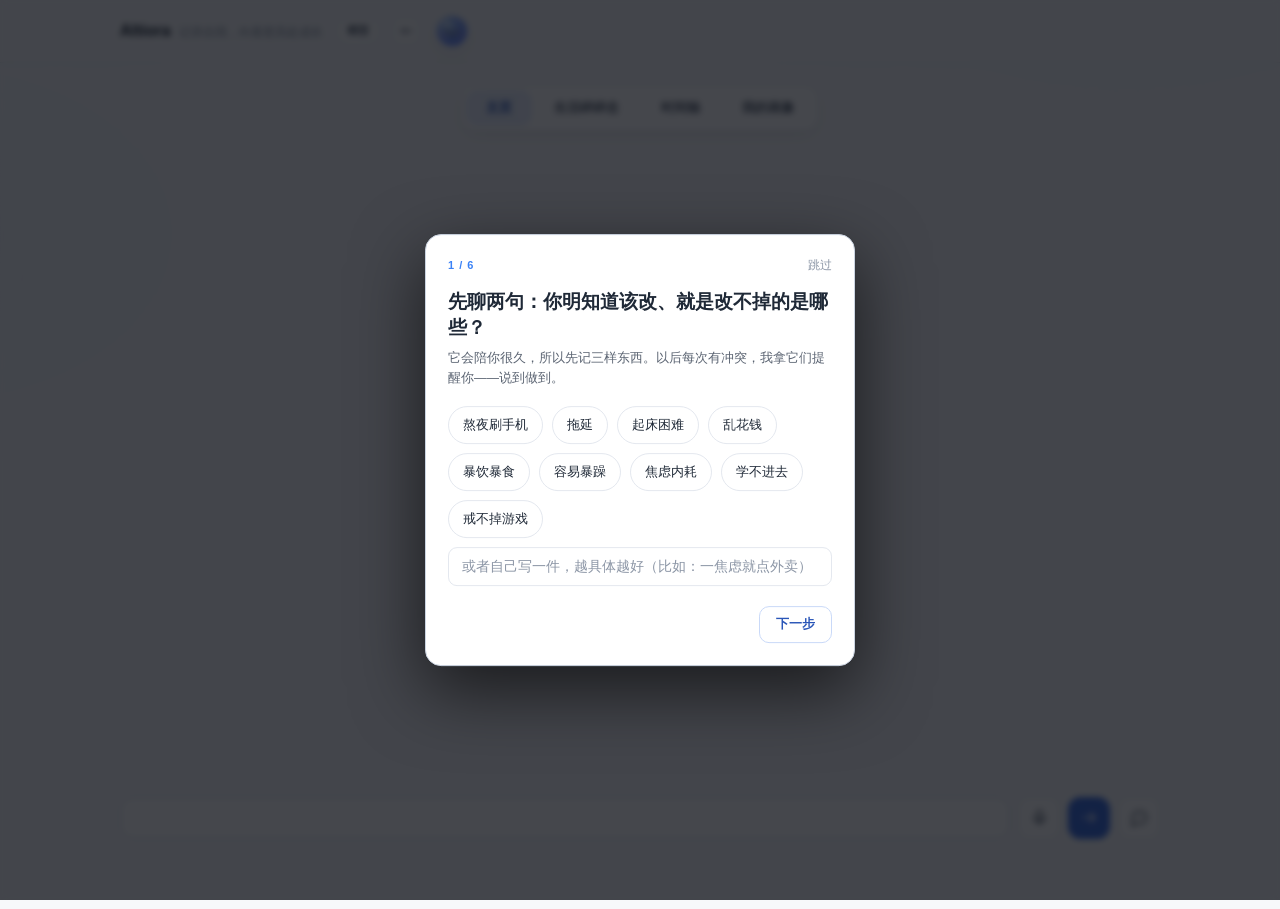
==== Altiora/index.html @ a8f2c613 "fix: 「3点开会」不带时段词时先反问凌晨还是下午，回一个「下午」就地补全" ====
<!DOCTYPE html>
<html lang="zh-CN">
<head>
<meta charset="UTF-8">
<meta name="viewport" content="width=device-width, initial-scale=1.0">
<title>Altiora · 未来的你</title>
<style>
:root{
  --bg:#0B1020;
  --card:rgba(255,255,255,.035);
  --card-hi:rgba(255,255,255,.055);
  --line:rgba(255,255,255,.08);
  --line-hi:rgba(255,255,255,.16);
  --t1:#E5E7EB;
  --t2:#9CA3AF;
  --t3:#6B7280;
  --blue:#3B82F6;
  --green:#10B981;
  --orange:#F97316;
  --red:#EF4444;
  --purple:#8B5CF6;
  --cyan:#06B6D4;
  --r:12px;
}
*{margin:0;padding:0;box-sizing:border-box}
body{
  background:var(--bg);
  color:var(--t1);
  font-family:-apple-system,BlinkMacSystemFont,"Segoe UI","PingFang SC","Microsoft YaHei",sans-serif;
  font-size:14px;line-height:1.6;
  -webkit-font-smoothing:antialiased;
  min-height:100vh;
}
body::before{
  content:"";position:fixed;inset:0;pointer-events:none;z-index:0;
  background:
    radial-gradient(900px 500px at 12% -8%, rgba(59,130,246,.14), transparent 60%),
    radial-gradient(700px 420px at 92% 4%, rgba(139,92,246,.11), transparent 60%);
}
.wrap{max-width:1080px;margin:0 auto;padding:0 20px 80px;position:relative;z-index:1}

/* ── 顶部凝视条 ── */
.gaze{
  position:sticky;top:0;z-index:50;
  backdrop-filter:blur(14px);-webkit-backdrop-filter:blur(14px);
  background:rgba(11,16,32,.78);
  border-bottom:1px solid var(--line);
}
.gaze-in{max-width:1080px;margin:0 auto;padding:12px 20px;display:flex;align-items:center;gap:14px}
.logo{font-size:16px;font-weight:700;letter-spacing:.5px}
.logo span{color:var(--t3);font-weight:400;font-size:12px;margin-left:8px;letter-spacing:0}
.gaze-msg{
  flex:1;font-size:12.5px;color:var(--t2);
  font-variant-numeric:tabular-nums;
  display:flex;align-items:center;gap:8px;
}
.gaze-msg .dot{width:6px;height:6px;border-radius:50%;background:var(--red);animation:pulse 2s infinite}
.gaze-msg:not(.warn) .dot{background:var(--green)}
.gaze-msg.warn{color:#FCA5A5}
@keyframes pulse{0%,100%{opacity:1;transform:scale(1)}50%{opacity:.35;transform:scale(.8)}}
.ai-pill{
  font-size:11px;padding:3px 9px;border-radius:999px;white-space:nowrap;
  color:var(--t3);border:1px solid var(--line);background:rgba(255,255,255,.02);
}
.ai-pill.on{color:#6EE7B7;border-color:rgba(16,185,129,.35);background:rgba(16,185,129,.08)}
.tts-btn{
  width:26px;height:26px;border-radius:999px;display:grid;place-items:center;flex:none;
  background:rgba(255,255,255,.02);border:1px solid var(--line);color:var(--t3);
  cursor:pointer;padding:0;transition:.15s;
}
.tts-btn svg{width:14px;height:14px;fill:none;stroke:currentColor;stroke-width:1.7;stroke-linecap:round;stroke-linejoin:round}
.tts-btn:hover{color:var(--t1);border-color:var(--line-hi)}
.tts-btn.on{color:#6EE7B7;border-color:rgba(16,185,129,.35);background:rgba(16,185,129,.08)}
.typing{letter-spacing:3px;color:var(--t3);animation:tp 1.2s ease-in-out infinite}
@keyframes tp{0%,100%{opacity:.3}50%{opacity:1}}
.avatar-mini{width:38px;height:38px;border-radius:50%;display:grid;place-items:center;
  box-shadow:0 0 15px 4px var(--glow,rgba(239,68,68,.4))}
.avatar-mini svg{width:100%;height:100%;display:block}

/* ── Tab ── */
.tabs{display:flex;gap:4px;padding:16px 0 22px}
.tab{
  padding:7px 16px;border-radius:9px;font-size:13px;color:var(--t2);
  cursor:pointer;border:1px solid transparent;transition:.15s;background:none;
  font-family:inherit;
}
.tab:hover{color:var(--t1);background:var(--card)}
.tab.on{color:#fff;background:rgba(59,130,246,.14);border-color:rgba(59,130,246,.4)}
.page{display:none}
.page.on{display:block;animation:fade .25s}
@keyframes fade{from{opacity:0;transform:translateY(6px)}to{opacity:1;transform:none}}

/* ── 通用卡片 ── */
.card{
  background:var(--card);border:1px solid var(--line);border-radius:var(--r);
  padding:18px;transition:.15s;
}
.card:hover{border-color:var(--line-hi)}
.card+.card{margin-top:14px}
.ttl{font-size:13px;font-weight:600;color:var(--t1);margin-bottom:14px;display:flex;align-items:center;gap:8px}
.ttl small{color:var(--t3);font-weight:400;font-size:11.5px}

/* ── 主页：只有一个球 ── */
#p-home.on{display:flex;flex-direction:column;min-height:calc(100vh - 190px);justify-content:space-between}
body[data-tab="home"] .fab{display:none}
.orb-stage{flex:1;display:flex;flex-direction:column;align-items:center;justify-content:center;padding:20px 0 0}
.hero-avatar{
  width:168px;height:168px;border-radius:50%;display:grid;place-items:center;position:relative;
  box-shadow:0 0 70px 16px var(--glow,rgba(239,68,68,.35));
  animation:breathe 3.6s ease-in-out infinite;
}
.hero-avatar svg{width:88%;height:88%;display:block}
@keyframes breathe{0%,100%{transform:scale(1);opacity:.95}50%{transform:scale(1.045);opacity:1}}
.hero-name{font-size:14px;font-weight:500;margin-top:30px;letter-spacing:1.5px;color:var(--t3)}
.hero-state{font-size:12.5px;color:var(--red);margin-top:9px;text-align:center;opacity:.9}
.hero-state.green{color:var(--green)}
.hero-state.blue{color:var(--blue)}

/* ── 聊天气泡（仅全屏） ── */
.msg{max-width:74%;animation:fade .22s}
.msg.me{align-self:flex-end;display:flex;flex-direction:column;align-items:flex-end}
.msg.ai{align-self:flex-start;display:flex;gap:9px;align-items:flex-start}
.msg .avatar-sm{
  width:30px;height:30px;border-radius:50%;flex:none;background:#1E293B;
  display:grid;place-items:center;overflow:hidden;border:1px solid var(--line);
}
.msg .avatar-sm svg{width:80%;height:80%}
.msg .bubble{
  padding:11px 15px;border-radius:16px;font-size:13.5px;line-height:1.7;word-break:break-word;
}
.msg.ai .bubble{
  background:var(--card);border:1px solid var(--line);
  border-bottom-left-radius:5px;color:var(--t1);
}
.msg.me .bubble{
  background:rgba(59,130,246,.18);border:1px solid rgba(59,130,246,.32);
  border-bottom-right-radius:5px;color:#DBEAFE;
}
.msg.sys{align-self:center;max-width:100%;color:var(--t3);font-size:11px;padding:2px;text-align:center}
.msg .speak{
  margin-top:6px;width:26px;height:26px;border-radius:50%;border:1px solid var(--line);
  background:rgba(255,255,255,.03);color:var(--t3);font-size:12px;cursor:pointer;
  display:grid;place-items:center;transition:.15s;
}
.msg .speak:hover{color:var(--t1);border-color:var(--line-hi)}
.msg .speak.playing{color:var(--blue);border-color:rgba(59,130,246,.45)}

/* ── 微信式输入条 ── */
.wx-bar{display:flex;align-items:center;gap:8px;padding:14px 0 6px}
.wx-bar input{
  flex:1;min-width:0;padding:12px 16px;border-radius:10px;border:1px solid var(--line);
  background:rgba(255,255,255,.04);color:var(--t1);font-size:14px;font-family:inherit;
  outline:none;transition:.15s;
}
.wx-bar input:focus{border-color:rgba(59,130,246,.5);background:rgba(59,130,246,.06)}
.wx-bar input::placeholder{color:var(--t3)}
.icon-btn{
  width:42px;height:42px;border-radius:10px;border:1px solid var(--line);flex:none;position:relative;
  background:rgba(255,255,255,.03);color:var(--t2);font-size:17px;cursor:pointer;transition:.15s;
  display:grid;place-items:center;
}
.icon-btn:hover{color:var(--t1);background:var(--card-hi)}
.icon-btn.on{background:rgba(239,68,68,.15);border-color:rgba(239,68,68,.5);color:var(--red);animation:pulse 1.2s infinite}
.icon-btn svg{width:19px;height:19px}
.icon-btn .dot{
  position:absolute;top:-4px;right:-4px;min-width:15px;height:15px;border-radius:8px;
  background:var(--red);color:#fff;font-size:9.5px;line-height:15px;text-align:center;padding:0 4px;
  display:none;
}
.icon-btn .dot.on{display:block}
.icon-btn.primary{background:rgba(59,130,246,.16);border-color:rgba(59,130,246,.45);color:#93C5FD}
.icon-btn.primary:hover{background:rgba(59,130,246,.28);color:#DBEAFE}

/* AI 回复预览（主页） */
.peek{
  max-width:640px;margin:0 auto 16px;padding:13px 17px;border-radius:14px;width:100%;
  background:var(--card);border:1px solid var(--line);border-left:2px solid var(--blue);
  font-size:13px;line-height:1.7;color:var(--t1);cursor:pointer;
  opacity:0;transform:translateY(8px);transition:.3s;pointer-events:none;
}
.peek.on{opacity:1;transform:none;pointer-events:auto}
.peek .more{display:block;margin-top:8px;font-size:11.5px;color:var(--t3)}
/* 轻提示 */
#toast{
  position:fixed;left:50%;bottom:96px;transform:translate(-50%,10px);z-index:1200;
  max-width:86vw;padding:10px 16px;border-radius:10px;background:#1B2334;
  border:1px solid var(--line-hi);color:var(--t1);font-size:12.5px;line-height:1.6;
  box-shadow:0 8px 28px rgba(0,0,0,.45);opacity:0;pointer-events:none;transition:.25s;
}
#toast.on{opacity:1;transform:translate(-50%,0)}
.btn{
  padding:8px 18px;border-radius:9px;border:1px solid rgba(59,130,246,.45);
  background:rgba(59,130,246,.16);color:#93C5FD;font-size:12.5px;cursor:pointer;transition:.15s;
  font-family:inherit;
}
.btn:hover{background:rgba(59,130,246,.28);color:#fff}
.btn:disabled{opacity:.35;cursor:not-allowed}
.btn.ghost{background:none;border-color:var(--line);color:var(--t2)}
.btn.ghost:hover{background:var(--card-hi);color:var(--t1)}
.hint{font-size:11.5px;color:var(--t3)}

/* ── 竖版时间轴 ── */
.timeline-head{display:flex;justify-content:space-between;align-items:center;margin-bottom:14px;gap:10px;flex-wrap:wrap}
.daynav{display:flex;gap:8px;align-items:center;flex-wrap:wrap}
.daynav .btn{padding:6px 12px;font-size:13px}
.vtl{position:relative;padding-left:0}
.vtl-line{position:absolute;left:11px;top:4px;bottom:10px;width:2px;border-radius:2px;
  background:linear-gradient(180deg,transparent,rgba(59,130,246,.55) 4%,rgba(139,92,246,.4) 96%,transparent)}
.vtl-item{position:relative;padding:0 0 16px 34px;animation:fade .22s}
.vtl-dot{position:absolute;left:4px;top:5px;width:16px;height:16px;border-radius:50%;
  border:3px solid var(--bg);box-shadow:0 0 0 1px var(--line-hi),0 0 12px rgba(255,255,255,.12);z-index:2}
.vtl-chunk{background:var(--card);border:1px solid var(--line);border-radius:12px;padding:10px 13px;transition:.15s}
.vtl-item:hover .vtl-chunk{border-color:var(--line-hi)}
/* 刚排进去的那一件：指给用户看，2.4 秒后自己淡掉，不需要他动手关 */
.vtl-item.flash .vtl-chunk{animation:flashChunk 2.4s ease-out}
@keyframes flashChunk{0%,40%{box-shadow:0 0 0 2px var(--blue);border-color:var(--blue)}100%{box-shadow:0 0 0 0 transparent}}
/* 这句话是谁说的：没接大模型时就标本地规则，不装「思考中」 */
.src{display:block;margin-top:6px;font-size:11px;color:var(--t3)}
.vtl-row{display:flex;align-items:center;gap:9px;flex-wrap:wrap}
.vtl-name{font-size:13px;font-weight:600;color:var(--t1)}
.vtl-tag{font-size:10.5px;padding:2px 8px;border-radius:999px;background:rgba(255,255,255,.04);
  border:1px solid var(--line);font-variant-numeric:tabular-nums}
.vtl-tm{font-size:11px;color:var(--t3);margin-top:4px;font-variant-numeric:tabular-nums;letter-spacing:.3px}
.vtl-del{position:absolute;right:4px;top:8px;color:var(--t3);cursor:pointer;font-size:16px;line-height:1;
  padding:2px 6px;border-radius:5px;opacity:0;transition:opacity .15s,color .15s,background .15s}
.vtl-item:hover .vtl-del{opacity:1}
.vtl-del:hover{color:var(--red);background:rgba(239,68,68,.1)}
.vtl-item.cf .vtl-dot{background:var(--red);box-shadow:0 0 0 1px var(--red),0 0 16px rgba(239,68,68,.65)}
.vtl-item.cf .vtl-chunk{border-color:rgba(239,68,68,.5);background:rgba(239,68,68,.06)}
.vtl-item.cf .vtl-name{color:#FCA5A5}
.vtl-done{position:absolute;right:26px;top:8px;width:18px;height:18px;border-radius:50%;
  border:1px solid var(--line-hi);color:transparent;font-size:11px;line-height:16px;text-align:center;
  cursor:pointer;opacity:0;transition:opacity .15s,background .15s,color .15s,border-color .15s}
.vtl-item:hover .vtl-done{opacity:1}
.vtl-done.on{opacity:1;background:rgba(16,185,129,.15);border-color:rgba(16,185,129,.6);color:#34D399}
.vtl-item.done .vtl-chunk{opacity:.5}
.vtl-item.done .vtl-name{text-decoration:line-through}
.cd-line{font-size:12px;color:var(--t3);margin:-4px 0 12px;letter-spacing:.2px}
.cd-line b{color:var(--t1);font-variant-numeric:tabular-nums}
.legend{display:flex;gap:16px;margin-top:12px;font-size:11.5px;color:var(--t3);flex-wrap:wrap}
.legend b{display:inline-block;width:9px;height:9px;border-radius:3px;margin-right:5px;vertical-align:middle}
.band{height:4px;border-radius:3px;margin-top:14px;position:relative;overflow:hidden;
  background:linear-gradient(90deg,rgba(16,185,129,.5),rgba(59,130,246,.5))}
.band .seg{position:absolute;top:0;bottom:0;background:linear-gradient(90deg,rgba(239,68,68,.5),var(--red));
  box-shadow:0 0 14px rgba(239,68,68,.7)}
.band-lbl{display:flex;justify-content:space-between;font-size:10.5px;color:var(--t3);margin-top:6px}

/* ── 冲突卡片 ── */
.cf-card{
  background:linear-gradient(180deg,rgba(239,68,68,.06),rgba(255,255,255,.02));
  border:1px solid rgba(239,68,68,.28);border-radius:var(--r);padding:18px;margin-top:14px;
}
.cf-head{display:flex;align-items:flex-start;gap:10px;margin-bottom:4px}
.cf-head .ic{width:20px;height:20px;border-radius:6px;background:rgba(239,68,68,.18);color:var(--red);
  display:grid;place-items:center;font-size:12px;flex:none;margin-top:2px}
.cf-title{font-size:14.5px;font-weight:600;line-height:1.45}
.cf-title em{font-style:normal;color:var(--red)}
.cf-sub{font-size:11.5px;color:var(--t3);margin:6px 0 16px;padding-left:30px}
.opts{display:grid;gap:10px}
.opt{
  background:rgba(255,255,255,.03);border:1px solid var(--line);border-radius:10px;
  padding:13px 15px;cursor:pointer;transition:.15s;position:relative;
}
.opt:hover{background:var(--card-hi);border-color:var(--line-hi)}
.opt.sel{border-color:rgba(59,130,246,.55);background:rgba(59,130,246,.09)}
.opt.sel::after{content:"✓ 已选";position:absolute;right:13px;top:12px;font-size:11px;color:var(--blue)}
.opt-top{display:flex;align-items:center;gap:10px;margin-bottom:9px}
.tag{
  width:22px;height:22px;border-radius:6px;display:grid;place-items:center;
  font-size:11.5px;font-weight:700;background:rgba(255,255,255,.07);color:var(--t2);flex:none;
}
.opt.sel .tag{background:var(--blue);color:#fff}
.opt-name{font-size:13.5px;font-weight:600}
.io{display:grid;gap:5px;font-size:12px;padding-left:32px}
.io div{display:flex;gap:7px;align-items:flex-start;line-height:1.5}
.io .m{flex:none;font-size:11px;margin-top:1px}
.io .g .m{color:var(--green)}
.io .c .m{color:var(--red)}
.io .g{color:#A7F3D0}
.io .c{color:#FCA5A5}
.advice{
  margin-top:16px;padding:13px 15px;border-radius:10px;
  background:rgba(59,130,246,.08);border:1px solid rgba(59,130,246,.22);
  font-size:12.5px;line-height:1.65;color:#BFDBFE;
}
.advice b{color:#93C5FD;font-weight:600}
.advice .lbl{font-size:11px;color:var(--blue);letter-spacing:1px;margin-bottom:5px;display:block;font-weight:600}
.act{margin-top:14px;display:flex;gap:10px;align-items:center}

/* ── 画像页 ── */
.kv{display:grid;grid-template-columns:150px 1fr;gap:1px;background:var(--line);border:1px solid var(--line);
  border-radius:10px;overflow:hidden;font-size:12.5px}
.kv div{background:#0E1425;padding:11px 14px}
.kv div:nth-child(odd){color:var(--t3);font-size:11.5px}
.chips{display:flex;gap:7px;flex-wrap:wrap}
.chip{padding:4px 11px;border-radius:20px;background:rgba(249,115,22,.12);border:1px solid rgba(249,115,22,.3);
  color:#FDBA74;font-size:11.5px}
.chip.g{background:rgba(16,185,129,.12);border-color:rgba(16,185,129,.3);color:#6EE7B7}
pre.json{
  background:#0A0E1C;border:1px solid var(--line);border-radius:10px;padding:14px;
  font-size:11.5px;line-height:1.7;color:#8FA3C0;overflow-x:auto;
  font-family:"SF Mono",Menlo,Consolas,monospace;
}
pre.json .k{color:#93C5FD}
pre.json .s{color:#6EE7B7}
pre.json .n{color:#FDBA74}

/* ── 弹窗 ── */
.fab{
  position:fixed;right:22px;bottom:22px;width:52px;height:52px;border-radius:50%;border:none;
  background:linear-gradient(135deg,#3B82F6,#8B5CF6);color:#fff;font-size:26px;line-height:1;
  display:grid;place-items:center;cursor:pointer;z-index:100;transition:.15s;
  box-shadow:0 8px 26px rgba(59,130,246,.42);font-family:inherit;
}
.fab:hover{transform:scale(1.07)}
.fab .n{position:absolute;top:-4px;right:-4px;min-width:19px;height:19px;border-radius:10px;
  background:var(--red);color:#fff;font-size:11px;display:grid;place-items:center;padding:0 5px;
  font-variant-numeric:tabular-nums}
.sheet{position:fixed;inset:0;background:rgba(5,8,18,.66);backdrop-filter:blur(5px);
  z-index:200;display:none;place-items:center;padding:20px}
.sheet.on{display:grid;animation:fade .18s}
.sheet-box{width:min(580px,94vw);background:#101626;border:1px solid var(--line-hi);
  border-radius:16px;padding:22px;box-shadow:0 26px 70px rgba(0,0,0,.55)}
.sheet-box h3{font-size:15px;font-weight:600;margin-bottom:6px}
.sheet-box .sub{font-size:11.5px;color:var(--t3);margin-bottom:14px;line-height:1.6}
.sheet-box textarea{
  width:100%;min-height:120px;padding:12px 14px;border-radius:10px;border:1px solid var(--line);
  background:rgba(255,255,255,.03);color:var(--t1);font-size:13px;font-family:inherit;
  outline:none;resize:vertical;line-height:1.65;
}
.sheet-box textarea:focus{border-color:rgba(59,130,246,.5);background:rgba(59,130,246,.05)}
#noteTyRow .chip{cursor:pointer}
.goal-freq{display:flex;gap:6px;align-items:center;margin-top:6px;font-size:10px;color:var(--dim);flex-wrap:wrap}
.goal-freq .gf{border:1px solid var(--line);background:none;color:var(--dim);border-radius:999px;padding:3px 10px;font-size:10px;cursor:pointer}
.goal-freq .gf.on{border-color:var(--hue);color:var(--ink);background:rgba(106,168,255,.12)}
.msg.care{box-shadow:0 0 0 1px rgba(126,231,163,.25)}
.cal-grid .dc.tlm{display:flex;flex-direction:column;align-items:center;gap:1px;cursor:pointer}
.cal-grid .dc.tlm i{font-style:normal;font-size:9px;color:var(--t3);white-space:nowrap;overflow:hidden;text-overflow:ellipsis;max-width:100%;display:block}
.cal-grid.tlm-big .dc{min-height:48px;padding:6px 2px;font-size:14px}
.cal-grid .dc.tlm.goal b{color:var(--red)}
.cal-grid .dc.tlm.goal{box-shadow:inset 0 0 0 1px var(--red)}
#noteTyRow .chip.sel{background:rgba(59,130,246,.18);border-color:rgba(59,130,246,.55);color:#93C5FD}
#p-diary textarea{width:100%;min-height:120px;padding:12px 14px;border-radius:10px;border:1px solid var(--line);
  background:rgba(255,255,255,.03);color:var(--t1);font-size:13px;font-family:inherit;
  outline:none;resize:vertical;line-height:1.65;margin-top:4px}
#p-diary textarea:focus{border-color:rgba(59,130,246,.5)}
.sn-grid{display:grid;grid-template-columns:repeat(3,1fr);gap:10px}
.sn-item{background:var(--card);border:1px solid var(--line);border-radius:14px;padding:24px 6px;text-align:center;cursor:pointer;transition:border-color .15s}
.sn-item:hover{border-color:var(--hue)}
.sn-item b{display:block;font-size:22px;margin-bottom:2px}
.sn-item span{font-size:13px;color:var(--t2)}
.sn-head{display:flex;align-items:center;justify-content:space-between;margin-bottom:12px}
.diary-read{white-space:pre-wrap;font-size:14px;line-height:1.8;padding:6px 2px}
.sheet-act{display:flex;gap:10px;align-items:center;margin-top:14px}
.result{
  margin-top:14px;padding:13px 15px;border-radius:10px;font-size:12.5px;line-height:1.7;
  background:rgba(16,185,129,.08);border:1px solid rgba(16,185,129,.24);color:#A7F3D0;display:none;
}
.result.on{display:block;animation:fade .2s}
.result .lbl{font-size:11px;color:var(--green);letter-spacing:1px;font-weight:600;display:block;margin-bottom:5px}
.result.warn{background:rgba(249,115,22,.08);border-color:rgba(249,115,22,.26);color:#FED7AA}
.result.warn .lbl{color:var(--orange)}
.chips-row{display:flex;gap:7px;margin-top:10px;flex-wrap:wrap}
.note-item{
  display:flex;gap:11px;align-items:flex-start;padding:11px 13px;border-radius:9px;
  background:rgba(255,255,255,.025);border:1px solid var(--line);margin-bottom:8px;
}
.note-item .ty{
  flex:none;font-size:10.5px;padding:2px 9px;border-radius:20px;margin-top:1px;
  background:rgba(59,130,246,.13);border:1px solid rgba(59,130,246,.3);color:#93C5FD;
}
.note-item .ty.rule{background:rgba(249,115,22,.13);border-color:rgba(249,115,22,.3);color:#FDBA74}
.note-item .ty.event{background:rgba(16,185,129,.13);border-color:rgba(16,185,129,.3);color:#6EE7B7}
.note-item .tx{flex:1;font-size:12.5px;line-height:1.6}
.note-item .del{flex:none;color:var(--t3);cursor:pointer;font-size:15px;line-height:1;padding:2px 4px}
.note-item .del:hover{color:var(--red)}
.empty{font-size:12px;color:var(--t3);padding:14px 0;text-align:center}
.dash{color:var(--t3)}
.kv small{color:var(--t3);font-size:11px;margin-left:6px}
.diary-h{font-size:11.5px;color:var(--t3);margin:12px 0 2px}
.diary-line{font-size:12.5px;color:var(--t2);padding:7px 0;border-top:1px dashed var(--line);font-variant-numeric:tabular-nums}
/* 日记卡片：像日记本里的一页，不是输入框 */
.diary-list{max-height:240px;overflow:auto;margin-top:14px;padding-top:10px;border-top:1px solid var(--line)}
.diary-card{
  background:linear-gradient(135deg,rgba(255,255,255,.04),rgba(255,255,255,.015));
  border:1px solid var(--line);border-radius:12px;padding:12px 14px;margin-bottom:10px;
  cursor:pointer;transition:border-color .15s,transform .1s;position:relative;
}
.diary-card:hover{border-color:var(--hue-line);transform:translateY(-1px)}
.diary-card .dc-date{font-size:11px;color:var(--t3);margin-bottom:6px;font-variant-numeric:tabular-nums;letter-spacing:.3px}
.diary-card .dc-text{font-size:13px;color:var(--t1);line-height:1.65;white-space:pre-wrap;word-break:break-word}
.diary-card .dc-del{position:absolute;top:8px;right:10px;color:var(--t3);cursor:pointer;font-size:14px;line-height:1;padding:2px 5px;border-radius:4px}
.diary-card .dc-del:hover{color:var(--red);background:rgba(239,68,68,.1)}
.dc-sec{font-size:12px;color:var(--t3);margin:14px 2px 8px;padding-left:4px;border-left:3px solid var(--hue-line);letter-spacing:.3px}
.diary-card.auto{opacity:.72;background:linear-gradient(135deg,rgba(59,130,246,.06),rgba(59,130,246,.02));border-style:dashed;cursor:default}
.diary-card.auto:hover{transform:none;border-color:var(--line)}
.dc-recall{font-size:12px;color:var(--t2);background:rgba(59,130,246,.08);border:1px dashed var(--hue-line);border-radius:10px;padding:10px 12px;margin-top:10px;line-height:1.7}
.dc-recall span{color:var(--hue)}
/* 弹窗内的小清单 */
.note-list,.soc-list{max-height:180px;overflow:auto;display:none;margin-bottom:12px}
.note-list.on,.soc-list.on{display:block}
.soc-item{background:var(--card);border:1px solid var(--line);border-radius:10px;padding:9px 12px;margin-bottom:8px}
.soc-item .soc-tx{font-size:12.5px;color:var(--t1);line-height:1.6}
.soc-item .soc-src{font-size:11px;color:var(--t3);margin-top:3px;white-space:nowrap;overflow:hidden;text-overflow:ellipsis}
/* 日记日历 */
.cal-head{display:flex;align-items:center;justify-content:space-between;margin:2px 0 10px}
.cal-m{font-size:13px;font-weight:600;color:var(--t1)}
.cal-grid{display:grid;grid-template-columns:repeat(7,1fr);gap:3px;margin-bottom:12px}
.dc{height:30px;display:grid;place-items:center;font-size:12px;border-radius:8px;color:var(--t2);
  cursor:pointer;font-variant-numeric:tabular-nums;position:relative;background:rgba(255,255,255,.02)}
.dc:hover{background:var(--card-hi);color:var(--t1)}
.dc.pad{cursor:default;background:none}
.dc.today{box-shadow:inset 0 0 0 1px var(--hue);color:var(--t1)}
.dc.sel{background:var(--hue);color:#fff}
.dc.mark::after{content:"";position:absolute;bottom:4px;left:50%;transform:translateX(-50%);
  width:4px;height:4px;border-radius:50%;background:var(--green)}
.dc.sel.mark::after{background:#fff}
.cal-day{font-size:11.5px;color:var(--t3);margin:2px 0 8px}
.sheet-box{max-height:min(88vh,760px);overflow:auto}

@media(max-width:720px){
  .kv{grid-template-columns:110px 1fr}
}

/* ── 游戏式新手引导 ── */
.guide-mask{
  position:fixed;inset:0;z-index:999;pointer-events:none;
  box-shadow:0 0 0 9999px rgba(5,8,18,.78);
  border-radius:10px;transition:all .35s ease;
  display:none;
}
.guide-mask.on{display:block;animation:fade .2s}
.guide-box{
  position:fixed;z-index:1000;width:min(320px,86vw);
  background:#101626;border:1px solid var(--line-hi);border-radius:14px;
  padding:18px;box-shadow:0 20px 60px rgba(0,0,0,.6);
  display:none;animation:fade .25s;
}
.guide-box.on{display:block}
.guide-box .step{font-size:11px;color:var(--blue);letter-spacing:1px;font-weight:600;margin-bottom:8px}
.guide-box .txt{font-size:13.5px;line-height:1.65;color:var(--t1);margin-bottom:14px}
.guide-box .txt b{color:#93C5FD}
.guide-act{display:flex;justify-content:space-between;align-items:center}
.guide-act .skip{font-size:11.5px;color:var(--t3);cursor:pointer;background:none;border:none;font-family:inherit}
.guide-act .skip:hover{color:var(--t1)}
.guide-dots{display:flex;gap:6px;align-items:center}
.guide-dots i{width:6px;height:6px;border-radius:50%;background:var(--line);display:inline-block}
.guide-dots i.on{background:var(--blue);width:18px;border-radius:3px}
.guide-next{
  padding:7px 16px;border-radius:8px;border:1px solid rgba(59,130,246,.45);
  background:rgba(59,130,246,.16);color:#93C5FD;font-size:12.5px;cursor:pointer;transition:.15s;
  font-family:inherit;
}
.guide-next:hover{background:rgba(59,130,246,.28);color:#fff}

/* ── 首进问卷 ── */
.intro-mask{position:fixed;inset:0;background:rgba(5,7,14,.74);z-index:1001;display:none;backdrop-filter:blur(3px)}
.intro-mask.on{display:block}
.intro-box{position:fixed;z-index:1002;left:50%;top:50%;transform:translate(-50%,-50%);width:min(430px,92vw);background:#101626;border:1px solid var(--line-hi);border-radius:16px;padding:22px;box-shadow:0 24px 70px rgba(0,0,0,.62);display:none}
.intro-box.on{display:block}
.intro-top{display:flex;justify-content:space-between;align-items:center;margin-bottom:14px}
.intro-step{font-size:11px;color:var(--blue);letter-spacing:1px;font-weight:600}
.intro-skip{font-size:11.5px;color:var(--t3);background:none;border:none;cursor:pointer;font-family:inherit}
.intro-skip:hover{color:var(--t1)}
.intro-title{font-size:19px;font-weight:700;color:var(--t1);line-height:1.4;margin-bottom:6px}
.intro-sub{font-size:12.5px;color:var(--t3);line-height:1.6;margin-bottom:18px}
.intro-body{display:flex;flex-wrap:wrap;gap:9px;margin-bottom:20px}
.intro-chip{padding:9px 14px;border-radius:20px;border:1px solid var(--line);background:rgba(255,255,255,.03);color:var(--t1);font-size:13px;cursor:pointer;font-family:inherit;transition:.14s}
.intro-chip:hover{border-color:rgba(59,130,246,.5)}
.intro-chip.on{background:rgba(59,130,246,.18);border-color:var(--blue);color:#93C5FD}
.intro-color{width:46px;height:46px;border-radius:50%;border:2px solid var(--line);cursor:pointer;transition:.14s}
.intro-color.on{border-color:#fff;transform:scale(1.08)}
.intro-text{width:100%;padding:11px 13px;border-radius:9px;border:1px solid var(--line);background:rgba(255,255,255,.03);color:var(--t1);font-size:13.5px;font-family:inherit}
.intro-text::placeholder{color:var(--t3)}
.intro-text:focus{outline:none;border-color:var(--blue)}
.intro-act{display:flex;justify-content:space-between;gap:10px}

/* ── 全屏对话模式 ── */
.fullchat{
  position:fixed;inset:0;z-index:800;background:#0A0D17;
  display:none;flex-direction:column;
}
.fullchat.on{display:flex;animation:fade .2s}
.fullchat-bar{
  display:flex;align-items:center;justify-content:space-between;
  padding:14px 22px;border-bottom:1px solid var(--line);
}
.full-back{
  background:none;border:none;color:var(--t2);font-size:14px;cursor:pointer;
  padding:6px 10px;border-radius:6px;font-family:inherit;
}
.full-back:hover{background:var(--card-hi);color:var(--t1)}
.full-title{font-size:15px;color:var(--t1);font-weight:600}
.fullchat-body{
  flex:1;overflow-y:auto;padding:22px;
  display:flex;flex-direction:column;gap:16px;
}
.fullchat-body::-webkit-scrollbar{width:6px}
.fullchat-body::-webkit-scrollbar-thumb{background:rgba(255,255,255,.12);border-radius:3px}
.fullchat-input{
  display:flex;gap:10px;padding:16px 22px 22px;border-top:1px solid var(--line);
}
.fullchat-input input{
  flex:1;padding:12px 16px;border-radius:12px;border:1px solid var(--line);
  background:rgba(255,255,255,.03);color:var(--t1);font-size:14px;font-family:inherit;outline:none;transition:.15s;
}
.fullchat-input input:focus{border-color:rgba(59,130,246,.5);background:rgba(59,130,246,.05)}

/* ── 大模型设置（自带 Key） ── */
.llm-mask{position:fixed;inset:0;z-index:1100;display:none;align-items:center;justify-content:center;
  background:rgba(5,8,18,.74);backdrop-filter:blur(4px);padding:20px}
.llm-mask.on{display:flex;animation:fade .2s}
.llm-card{width:min(430px,92vw);max-height:88vh;overflow:auto;background:#101626;
  border:1px solid var(--line-hi);border-radius:16px;padding:22px;box-shadow:0 24px 70px rgba(0,0,0,.6)}
.llm-head{display:flex;align-items:center;justify-content:space-between;margin-bottom:8px}
.llm-head b{font-size:15px}
.llm-x{background:none;border:none;color:var(--t3);font-size:18px;cursor:pointer;padding:0 4px;line-height:1}
.llm-x:hover{color:var(--t1)}
.llm-tip{font-size:11.5px;color:var(--t3);line-height:1.75}
.llm-card label{display:block;font-size:11.5px;color:var(--t2);margin:13px 0 6px}
.llm-card input,.llm-card select,.llm-card textarea{width:100%;padding:10px 12px;border-radius:9px;
  border:1px solid var(--line);background:rgba(255,255,255,.03);color:var(--t1);
  font-size:13px;font-family:inherit;outline:none}
.llm-card textarea{resize:vertical;line-height:1.6;font-family:ui-monospace,Menlo,Consolas,monospace;font-size:12px}
.llm-card input:focus,.llm-card select:focus,.llm-card textarea:focus{border-color:rgba(59,130,246,.5)}
.llm-actions{display:flex;gap:8px;margin-top:18px}
.llm-actions .btn{flex:1}
.llm-msg{font-size:12px;color:var(--t2);margin-top:12px;min-height:18px;line-height:1.7}
.llm-msg.err{color:#FCA5A5}
.llm-msg.ok{color:#6EE7B7}
.ai-pill{cursor:pointer}
.ai-pill:hover{border-color:var(--line-hi);color:var(--t1)}

/* ════════ 周课表 ════════ */
.wk-tools{display:flex;gap:10px;flex-wrap:wrap;align-items:center;justify-content:space-between;margin-bottom:16px}
.wk-tools .btn{padding:8px 14px;font-size:13px}
.wk-scroll{overflow-x:auto;padding-bottom:6px}
.wk-grid{display:grid;grid-template-columns:54px repeat(7,minmax(104px,1fr));gap:5px;min-width:800px}
.wk-hd{font-size:12px;color:var(--t2);text-align:center;padding:7px 2px;font-weight:600;border-radius:8px}
.wk-hd small{display:block;font-size:10px;color:var(--t3);font-weight:400;margin-top:1px}
.wk-hd.today{color:#fff;background:rgba(59,130,246,.22)}
.wk-t{font-size:9.5px;color:var(--t3);text-align:right;padding:5px 5px 0 0;line-height:1.35}
.wk-t b{display:block;color:var(--t2);font-size:11.5px;margin-bottom:1px}
.wk-cell{background:rgba(255,255,255,.018);border:1px dashed rgba(255,255,255,.055);border-radius:9px;min-height:64px}
.wk-course{border-radius:9px;padding:6px 8px;font-size:10.5px;line-height:1.35;overflow:hidden;
  border-left:3px solid;position:relative;z-index:2}
.wk-course b{display:block;font-size:11.5px;color:#fff;margin-bottom:3px;line-height:1.3;
  overflow:hidden;text-overflow:ellipsis;white-space:nowrap}
.wk-course span{display:block;color:rgba(255,255,255,.6);font-size:9.5px;
  white-space:nowrap;overflow:hidden;text-overflow:ellipsis}
.wk-empty{color:var(--t3);font-size:13px;text-align:center;padding:30px 10px;line-height:1.9}
.wk-prev{max-height:230px;overflow:auto;border:1px solid var(--line);border-radius:10px;margin-top:12px}
.wk-prev table{width:100%;border-collapse:collapse;font-size:12px}
.wk-prev th{color:var(--t3);font-weight:500;text-align:left;padding:8px 10px;
  border-bottom:1px solid var(--line);font-size:11px;position:sticky;top:0;background:#12182C}
.wk-prev td{padding:7px 10px;border-bottom:1px solid rgba(255,255,255,.04);color:var(--t2)}
.wk-prev td b{color:var(--t1);font-weight:500}
.wk-prev .bad{color:#FCA5A5}
.period-row{display:grid;grid-template-columns:40px 1fr 1fr;gap:9px;align-items:center;margin-bottom:8px}
.period-row span{font-size:12px;color:var(--t2)}
.period-row input{padding:8px 10px;border-radius:8px;border:1px solid var(--line);
  background:rgba(255,255,255,.03);color:var(--t1);font-size:12.5px;font-family:inherit;outline:none}
.period-row input:focus{border-color:rgba(59,130,246,.5)}
.ucard{margin-top:8px;font-size:12px;border:1px dashed rgba(128,128,128,.4);border-radius:8px;padding:6px 9px;background:rgba(128,128,128,.06)}
.ucard summary{cursor:pointer;color:#8b8b8b;font-weight:600;list-style:none;outline:none}
.ucard summary::-webkit-details-marker{display:none}
.ucard summary:before{content:"▸ "}
.ucard[open] summary:before{content:"▾ "}
.uc-body{margin-top:5px;line-height:1.75;color:var(--t2)}
.uc-k{display:inline-block;min-width:38px;color:#9a9a9a;margin-right:4px}
.uc-v{font-weight:600}
</style>
<style id="skin-engine">
/* ══════════ 可切换主题：3 套皮肤 × 主色 ══════════ */
:root{
  --hue:#3D6FE0; --hue-weak:#EAF0FD; --hue-line:#C9D9F8; --hue-deep:#2A56B8;
}

/* ── 皮肤 1：清爽（中性灰白，默认） ── */
body[data-skin="fresh"]{
  --bg:#F7F8FA; --card:#FFFFFF; --card-hi:#F1F4F8;
  --line:#E4E8EF; --line-hi:#CBD4E1;
  --t1:#1F2937; --t2:#5B6472; --t3:#8B95A5;
  --green:#2E9E6B; --orange:#E07B39; --red:#D9534F;
  --r:14px; --ink:#1F2937;
  --shadow:0 1px 2px rgba(16,24,40,.04),0 6px 18px -6px rgba(16,24,40,.10);
}
/* ── 皮肤 2：奶油白（微暖，最淡） ── */
body[data-skin="cream"]{
  --bg:#FAF6EE; --card:#FFFDF9; --card-hi:#F4EDE1;
  --line:#E9E0D1; --line-hi:#D6C8B0;
  --t1:#2B2620; --t2:#6E6558; --t3:#A09584;
  --green:#3F8C66; --orange:#D9823F; --red:#C9564F;
  --r:14px; --ink:#2B2620;
  --shadow:0 1px 2px rgba(43,38,32,.045),0 6px 18px -6px rgba(43,38,32,.11);
}
/* ── 皮肤 3：奶油米（明显暖，像牛皮纸） ── */
body[data-skin="latte"]{
  --bg:#F3E9D8; --card:#FFFCF4; --card-hi:#EADDC6;
  --line:#DCCBAE; --line-hi:#C4AC85;
  --t1:#2A231A; --t2:#6B5D49; --t3:#9C8B72;
  --green:#3C7F5C; --orange:#C97434; --red:#BF4F48;
  --r:14px; --ink:#2A231A;
  --shadow:0 1px 2px rgba(42,35,26,.06),0 6px 18px -6px rgba(42,35,26,.14);
}
/* ── 皮肤 4：原木（胡桃木色，深棕暖） ── */
body[data-skin="wood"]{
  --bg:#2A2119; --card:#342A20; --card-hi:#3E3226;
  --line:#4A3D2E; --line-hi:#5F4F3C;
  --t1:#F0E6D8; --t2:#C0AE97; --t3:#8E7C66;
  --green:#6BB894; --orange:#D9A05C; --red:#E0796F;
  --r:14px; --ink:#F0E6D8;
  --shadow:0 1px 2px rgba(0,0,0,.34),0 6px 18px -6px rgba(0,0,0,.5);
}
/* ── 皮肤 5：深夜黑（冷调） ── */
body[data-skin="night"]{
  --bg:#171A20; --card:#1F232B; --card-hi:#262B34;
  --line:#2E343D; --line-hi:#3E4652;
  --t1:#E8EBF0; --t2:#A7B0BC; --t3:#78828F;
  --green:#4FBB8A; --orange:#E59456; --red:#E5716B;
  --r:14px; --ink:#E8EBF0;
  --shadow:0 1px 2px rgba(0,0,0,.3),0 6px 18px -6px rgba(0,0,0,.45);
}
body{background:var(--bg);color:var(--t1);transition:background .25s,color .25s}
body::before{background:
  radial-gradient(760px 460px at 88% -12%, var(--hue-weak), transparent 62%),
  radial-gradient(620px 420px at -6% 26%, var(--hue-weak), transparent 58%);
  opacity:.55}
body[data-skin="cream"]::before{background:
  radial-gradient(760px 460px at 88% -12%, #FFF3DC, transparent 62%),
  radial-gradient(620px 420px at -6% 26%, #F6EEE0, transparent 58%);opacity:.75}
body[data-skin="latte"]::before{background:
  radial-gradient(760px 460px at 88% -12%, #FFEBC6, transparent 62%),
  radial-gradient(620px 420px at -6% 26%, #EDE1CB, transparent 58%);opacity:.8}
body[data-skin="wood"]::before{background:
  radial-gradient(760px 460px at 88% -12%, rgba(217,160,92,.13), transparent 62%),
  radial-gradient(620px 420px at -6% 26%, rgba(107,184,148,.07), transparent 58%);opacity:.85}
body[data-skin="night"]::before{background:
  radial-gradient(760px 460px at 88% -12%, rgba(61,111,224,.16), transparent 62%),
  radial-gradient(620px 420px at -6% 26%, rgba(46,158,107,.10), transparent 58%);opacity:.8}

.logo{font-weight:700;letter-spacing:0}
.ttl,.cf-title,.opt-name,.full-title,.sheet-box h3,.llm-head b{font-weight:650}
.logo span{color:var(--t3)}

/* 顶栏 */
.gaze{background:color-mix(in srgb,var(--bg) 86%,transparent);border-bottom:1px solid var(--line);
  backdrop-filter:blur(12px);-webkit-backdrop-filter:blur(12px)}
.gaze-msg.warn{color:var(--red)}
.ai-pill{border:1px solid var(--line);background:var(--card);color:var(--t2);border-radius:999px;font-weight:600}
.ai-pill.on{background:color-mix(in srgb,var(--green) 14%,var(--card));border-color:color-mix(in srgb,var(--green) 34%,var(--card));color:var(--green)}
.tts-btn{border:1px solid var(--line);background:var(--card);border-radius:10px;color:var(--t2)}
.tts-btn.on{background:color-mix(in srgb,var(--green) 14%,var(--card));color:var(--green);border-color:color-mix(in srgb,var(--green) 34%,var(--card))}
.tts-btn:hover{color:var(--t1);border-color:var(--line-hi);background:var(--card-hi)}
.avatar-mini{background:var(--card);border:1px solid var(--line);box-shadow:var(--shadow)}

/* ── 底部导航：居中、随流、不悬浮 ── */
.tabs-wrap{display:flex;justify-content:center;padding:22px 0 4px}
.tabs{display:flex;gap:4px;background:var(--card);border:1px solid var(--line);
  border-radius:14px;padding:5px;box-shadow:var(--shadow);margin:0;position:static;
  width:max-content;max-width:100%;flex-wrap:nowrap}
.tab{border-radius:10px;font-weight:600;color:var(--t2);padding:8px 18px;font-size:13px;
  border:1px solid transparent;white-space:nowrap;flex:0 0 auto;writing-mode:horizontal-tb;
  line-height:1.2;min-width:max-content}
.tab:hover{background:var(--card-hi);color:var(--t1)}
.tab.on{background:var(--hue-weak);color:var(--hue-deep);border-color:var(--hue-line)}
.wrap{padding:0 20px 64px}

/* 卡片 */
.card{background:var(--card);border:1px solid var(--line);box-shadow:var(--shadow);border-radius:var(--r)}
.card:hover{border-color:var(--line-hi)}

/* 按钮 */
.btn{background:var(--card);color:var(--hue-deep);border:1px solid var(--hue-line);border-radius:10px;
  font-weight:600;padding:9px 16px;transition:background .15s,border-color .15s,transform .1s}
.btn:hover{background:var(--hue-weak);color:var(--hue-deep);border-color:var(--hue)}
.btn:active{transform:translateY(1px)}
.btn.ghost{background:var(--card);color:var(--t2);border-color:var(--line)}
.btn.ghost:hover{background:var(--card-hi);color:var(--t1);border-color:var(--line-hi)}
.hint{color:var(--t3)}

/* 主页 */
.hero-avatar{background:var(--card);border:1px solid var(--line);
  box-shadow:0 0 56px 12px var(--glow,rgba(217,83,79,.22)),var(--shadow)}
.hero-name{color:var(--t2);font-weight:600;letter-spacing:.5px}
.peek{background:var(--card);border:1px solid var(--line);border-left:3px solid var(--hue);
  border-radius:14px;box-shadow:var(--shadow)}
.peek .more{color:var(--t3);font-weight:500}

/* 聊天气泡 */
.msg.ai .bubble{background:var(--card);border:1px solid var(--line);color:var(--t1);
  border-radius:16px 16px 16px 5px;box-shadow:0 1px 2px rgba(16,24,40,.04)}
.msg.me .bubble{background:var(--hue-weak);border:1px solid var(--hue-line);color:var(--hue-deep);
  border-radius:16px 16px 5px 16px}
.msg .avatar-sm{background:var(--card-hi);border:1px solid var(--line)}
.msg .speak{background:var(--card);border:1px solid var(--line);color:var(--t2)}
.msg .speak:hover{color:var(--t1);border-color:var(--line-hi);background:var(--card-hi)}
.msg .speak.playing{color:var(--hue);border-color:var(--hue-line);background:var(--hue-weak)}

/* 输入条 */
.wx-bar input,.fullchat-input input{background:var(--card);border:1px solid var(--line-hi);
  border-radius:12px;color:var(--t1)}
.wx-bar input:focus,.fullchat-input input:focus{border-color:var(--hue);background:var(--card);
  box-shadow:0 0 0 3px color-mix(in srgb,var(--hue) 14%,transparent)}
.wx-bar input::placeholder,.fullchat-input input::placeholder{color:var(--t3)}
.icon-btn{background:var(--card);border:1px solid var(--line);border-radius:12px;color:var(--t2)}
.icon-btn:hover{color:var(--t1);background:var(--card-hi);border-color:var(--line-hi)}
.icon-btn.primary{background:var(--hue);border-color:var(--hue);color:#fff}
.icon-btn.primary:hover{filter:brightness(.92);border-color:var(--hue);color:#fff}
.icon-btn.on{background:color-mix(in srgb,var(--red) 14%,var(--card));
  border-color:color-mix(in srgb,var(--red) 40%,var(--card));color:var(--red)}

/* 时间轴 */
.vtl-chunk{background:var(--card)}
.vtl-dot{border-color:var(--bg)}
.vtl-line{background:linear-gradient(180deg,transparent,color-mix(in srgb,var(--hue) 45%,transparent) 4%,color-mix(in srgb,var(--purple) 35%,transparent) 96%,transparent)}
.vtl-item:hover .vtl-chunk{border-color:var(--line-hi)}
.vtl-item.cf .vtl-chunk{border-color:color-mix(in srgb,var(--red) 50%,var(--line));background:color-mix(in srgb,var(--red) 6%,var(--card))}
.legend b{border-radius:3px}

/* 冲突卡片 */
.cf-card{background:var(--card);border:1px solid color-mix(in srgb,var(--red) 24%,var(--line));
  border-left:3px solid var(--red);box-shadow:var(--shadow);border-radius:var(--r)}
.cf-head .ic{background:color-mix(in srgb,var(--red) 12%,var(--card));color:var(--red);border-radius:8px;font-weight:700}
.cf-title em{color:var(--red);font-weight:600}
.opt{background:var(--card);border:1px solid var(--line);border-radius:12px}
.opt:hover{background:var(--card-hi);border-color:var(--line-hi)}
.opt.sel{border-color:var(--hue);background:color-mix(in srgb,var(--hue-weak) 60%,var(--card));
  box-shadow:0 0 0 3px color-mix(in srgb,var(--hue) 12%,transparent)}
.opt.sel::after{content:"✓ 已选";color:var(--hue-deep);font-weight:600}
.tag{background:var(--card-hi);color:var(--t2);border-radius:7px;font-weight:700}
.opt.sel .tag{background:var(--hue);color:#fff}
.io .g{color:var(--green)}.io .c{color:var(--red)}
.advice{background:color-mix(in srgb,var(--hue-weak) 55%,var(--card));
  border:1px solid var(--hue-line);color:var(--t1);border-radius:12px}
.advice b{color:var(--hue-deep);font-weight:650}
.advice .lbl{color:var(--hue);letter-spacing:.6px}

/* 画像页 */
.kv{border:1px solid var(--line);background:var(--line);border-radius:12px}
.kv div{background:var(--card);color:var(--t1)}
.kv div:nth-child(odd){color:var(--t3);font-weight:600}
.chip{background:color-mix(in srgb,var(--orange) 12%,var(--card));
  border:1px solid color-mix(in srgb,var(--orange) 32%,var(--card));color:var(--orange);border-radius:999px}
.chip.g{background:color-mix(in srgb,var(--green) 12%,var(--card));
  border-color:color-mix(in srgb,var(--green) 32%,var(--card));color:var(--green)}
pre.json{background:#1E2733;color:#D6DEE8;border:1px solid #1E2733;border-radius:12px}
pre.json .k{color:#93B4F0}
pre.json .s{color:#98D5B4}
pre.json .n{color:#E9B98A}

/* 悬浮按钮 / 弹窗 */
.fab{background:var(--hue);color:#fff;border:none;bottom:26px;
  box-shadow:0 6px 20px -4px color-mix(in srgb,var(--hue) 55%,transparent)}
.fab:hover{filter:brightness(.94);transform:scale(1.05)}
.fab .n{background:var(--red);border:2px solid var(--card)}
.sheet{background:color-mix(in srgb,var(--ink) 34%,transparent);backdrop-filter:blur(4px)}
.sheet-box{background:var(--card);border:1px solid var(--line);border-radius:18px;
  box-shadow:0 24px 60px -12px rgba(0,0,0,.28)}
.sheet-box textarea{background:var(--card-hi);border:1px solid var(--line-hi);border-radius:10px;color:var(--t1)}
.sheet-box textarea:focus{border-color:var(--hue);background:var(--card);
  box-shadow:0 0 0 3px color-mix(in srgb,var(--hue) 14%,transparent)}
.result{background:color-mix(in srgb,var(--green) 11%,var(--card));
  border:1px solid color-mix(in srgb,var(--green) 28%,var(--card));color:var(--green);border-radius:10px}
.result .lbl{color:var(--green)}
.result.warn{background:color-mix(in srgb,var(--orange) 11%,var(--card));
  border-color:color-mix(in srgb,var(--orange) 30%,var(--card));color:var(--orange)}
.result.warn .lbl{color:var(--orange)}
.note-item{background:var(--card);border:1px solid var(--line);border-radius:10px}
.note-item .ty{background:var(--hue-weak);border:1px solid var(--hue-line);color:var(--hue-deep);border-radius:999px}
.note-item .ty.rule{background:color-mix(in srgb,var(--orange) 12%,var(--card));
  border-color:color-mix(in srgb,var(--orange) 32%,var(--card));color:var(--orange)}
.note-item .ty.event{background:color-mix(in srgb,var(--green) 12%,var(--card));
  border-color:color-mix(in srgb,var(--green) 32%,var(--card));color:var(--green)}
.note-item .del{color:var(--t3)}
.note-item .del:hover{color:var(--red)}
#toast{background:var(--ink);color:var(--bg);border:none;border-radius:10px;
  box-shadow:0 10px 30px -6px rgba(0,0,0,.35)}
body[data-skin="night"] #toast,body[data-skin="wood"] #toast{background:#4A4F5A;color:#F2F4F7}
body[data-skin="wood"] #toast{background:#5F4F3C}

/* 引导 */
.guide-mask{box-shadow:0 0 0 9999px color-mix(in srgb,var(--ink) 55%,transparent)}
.guide-box{background:var(--card);border:1px solid var(--line);border-radius:14px;
  box-shadow:0 20px 50px -12px rgba(0,0,0,.3)}
.guide-box .step{color:var(--hue);letter-spacing:.6px}
.guide-box .txt b{color:var(--hue-deep)}
.guide-dots i{background:var(--line-hi)}
.guide-dots i.on{background:var(--hue)}
.guide-next{background:var(--hue);color:#fff;border:none;border-radius:9px;font-weight:600;padding:8px 16px}
.guide-next:hover{filter:brightness(.92);color:#fff}

/* 全屏对话 */
.fullchat{background:var(--bg)}
.fullchat-bar{border-bottom:1px solid var(--line);background:color-mix(in srgb,var(--bg) 88%,transparent)}
.full-back{color:var(--t2)}
.full-back:hover{background:var(--card-hi);color:var(--t1)}
.fullchat-body::-webkit-scrollbar-thumb{background:var(--line-hi)}
.fullchat-input{border-top:1px solid var(--line);background:var(--bg)}

/* 大模型设置 */
.llm-mask{background:color-mix(in srgb,var(--ink) 36%,transparent)}
.llm-card{background:var(--card);border:1px solid var(--line);border-radius:16px;
  box-shadow:0 24px 60px -12px rgba(0,0,0,.3)}
.llm-card input,.llm-card select,.llm-card textarea{background:var(--card-hi);
  border:1px solid var(--line-hi);color:var(--t1);border-radius:9px}
.llm-card input:focus,.llm-card select:focus,.llm-card textarea:focus{border-color:var(--hue);
  background:var(--card);box-shadow:0 0 0 3px color-mix(in srgb,var(--hue) 14%,transparent)}
.llm-msg.err{color:var(--red)}
.llm-msg.ok{color:var(--green)}

/* 周课表 */
.wk-hd.today{background:var(--hue-weak);color:var(--hue-deep);border:1px solid var(--hue-line)}
.wk-cell{background:var(--card-hi);border:1px dashed var(--line);border-radius:9px}
.wk-course{border-radius:9px;box-shadow:0 1px 2px rgba(0,0,0,.10)}
.wk-prev{border:1px solid var(--line);border-radius:10px}
.wk-prev th{background:var(--card-hi);color:var(--t2);border-bottom:1px solid var(--line)}
.wk-prev td{border-bottom:1px solid var(--line);color:var(--t2)}
.wk-prev td b{color:var(--t1)}
.wk-prev .bad{color:var(--red)}
.period-row input{background:var(--card-hi);border:1px solid var(--line-hi);color:var(--t1);border-radius:8px}
.period-row input:focus{border-color:var(--hue);background:var(--card)}
.wk-empty{color:var(--t3)}
.dash,.diary-h{color:var(--t3)}
.diary-line{color:var(--t2);border-top:1px dashed var(--line)}

/* 顶栏消息：窄屏不挤成竖排，超长省略 */
.gaze-msg{min-width:0}
.gaze-msg #gazeTxt{white-space:nowrap;overflow:hidden;text-overflow:ellipsis;min-width:0}
@media(max-width:640px){
  .gaze-in{gap:8px}
  .gaze-msg{font-size:11.5px}
  .logo span{display:none}   /* 手机上副标题让位给消息 */
}

/* ── 全局兜底：所有按钮、标签、徽章一律横排不折行 ── */
button,.btn,.tab,.chip,.tag,.ai-pill,.hint,.ttl,.opt-name,.io div,.legend span,
.note-item .ty,.guide-next,.sw,.llm-actions .btn,.full-back{
  writing-mode:horizontal-tb;white-space:nowrap;
}
.msg .bubble,.card p,.sheet-box .sub,.advice,.llm-tip,.cf-sub,.guide-box .txt,
.wk-empty,.diary-line,.empty,.note-item .tx{
  writing-mode:horizontal-tb;word-break:normal;overflow-wrap:anywhere;
}


/* ══════════ 竖排时间轴 ══════════ */
.vt{display:flex;gap:0;margin-top:6px;position:relative}
.vt-hours{width:52px;flex:none;position:relative}
.vt-hours i{position:absolute;right:8px;transform:translateY(-50%);font-style:normal;
  font-size:11px;color:var(--t3);font-variant-numeric:tabular-nums;white-space:nowrap}
.vt-track{flex:1;position:relative;border-left:1px solid var(--line);
  min-height:calc(var(--span) * 1px)}
.vt-line i{position:absolute;left:0;right:0;height:1px;background:var(--line);opacity:.7}
.vt-line i.noon{background:var(--line-hi);opacity:1}

.vtb{position:absolute;left:6px;right:6px;border-radius:10px;padding:7px 11px;
  display:flex;flex-direction:column;justify-content:center;overflow:hidden;
  cursor:default;transition:filter .15s,transform .1s;
  background:var(--card);border:1px solid var(--line);
  border-left:3px solid var(--c,var(--hue));}
.vtb:hover{filter:brightness(.98);transform:translateX(2px);z-index:5;box-shadow:var(--shadow)}
.vtb .n{font-size:12.5px;font-weight:600;color:var(--t1);line-height:1.35;
  white-space:nowrap;overflow:hidden;text-overflow:ellipsis}
.vtb .h{font-size:10.5px;color:var(--t3);font-variant-numeric:tabular-nums;margin-top:2px;
  white-space:nowrap;overflow:hidden;text-overflow:ellipsis}
.vtb.short{padding:3px 11px;flex-direction:row;align-items:center;gap:8px}
.vtb.short .h{margin:0}
.vtb.short .n{font-size:12px}
.vtb .fill{position:absolute;inset:0;opacity:.10;background:var(--c,var(--hue));z-index:-1}

.vtb.cf{border:1.5px solid var(--red);border-left:3px solid var(--red);
  box-shadow:0 0 0 3px color-mix(in srgb,var(--red) 12%,transparent)}
.vtb.cf .flag{position:absolute;right:8px;top:6px;font-size:9.5px;padding:1px 6px;border-radius:999px;
  background:var(--red);color:#fff;font-weight:600;letter-spacing:.3px}
.vtb.cf:hover{cursor:pointer}

.vt-now{position:absolute;left:-1px;right:0;height:2px;background:var(--hue);z-index:6}
.vt-now::before{content:"";position:absolute;left:-4px;top:-3px;width:8px;height:8px;
  border-radius:50%;background:var(--hue)}
.vt-now span{position:absolute;right:4px;top:-17px;font-size:9.5px;color:var(--hue);
  background:var(--card);padding:0 4px;border-radius:4px;font-weight:600}

@media(max-width:520px){
  .vt-hours{width:44px}
  .vtb{padding:6px 9px}
  .vtb .n{font-size:12px}
}

/* ── 外观选择器 ── */
.skin-row{display:grid;grid-template-columns:repeat(5,1fr);gap:8px}
@media(max-width:560px){.skin-row{grid-template-columns:repeat(3,1fr)}}
.sw{
  display:flex;flex-direction:column;align-items:center;gap:7px;cursor:pointer;
  border:1px solid var(--line);border-radius:12px;padding:9px;background:var(--card);
  transition:.15s;font-size:12px;color:var(--t2);min-width:0;
}
.sw:hover{border-color:var(--line-hi);background:var(--card-hi)}
.sw.on{border-color:var(--hue);box-shadow:0 0 0 2px color-mix(in srgb,var(--hue) 18%,transparent);color:var(--t1);font-weight:600}
.sw i{width:100%;height:34px;border-radius:8px;border:1px solid rgba(0,0,0,.12);
  display:block;position:relative;overflow:hidden}
.sw span{white-space:nowrap}

/* ── 首进问卷：浅色皮肤下也保持清晰 ── */
.intro-box{background:var(--card);border-color:var(--line-hi);color:var(--t1)}
.intro-chip{background:var(--card);border-color:var(--line);color:var(--t1)}
.intro-chip.on{background:var(--hue-weak);border-color:var(--hue-line);color:var(--hue-deep)}
.intro-color{border-color:var(--line)}
.intro-color.on{border-color:var(--hue)}
.intro-skip{color:var(--t3)}
.intro-sub{color:var(--t2)}
/* 画像页：顶部 hero、三档目标、三个数据源 */
.me-hero{display:flex;align-items:center;gap:14px;padding:6px 2px 18px}
.me-avatar{width:54px;height:54px;border-radius:50%;display:grid;place-items:center;font-size:22px;font-weight:650;color:#fff;box-shadow:var(--shadow);flex:none}
.me-hero-txt{min-width:0;flex:1}
.me-name{font-size:15px;font-weight:650;color:var(--t1);letter-spacing:.3px}
.me-sub{font-size:12px;color:var(--t3);margin-top:3px}
.me-prog{height:6px;border-radius:6px;background:var(--line);margin-top:8px;overflow:hidden}
.me-prog-bar{height:100%;border-radius:6px;background:var(--hue);width:0;transition:width .5s ease}
.me-prog-txt{font-size:11px;color:var(--t3);margin-top:5px}
/* 这 30 天：一格一天，亮 = 那天动了手。不做百分比、不做评级 */
.trace-grid{display:grid;grid-template-columns:repeat(10,1fr);gap:6px;max-width:380px}
.trace-cell{aspect-ratio:1;border-radius:4px;background:rgba(255,255,255,.045);border:1px solid var(--line)}
.trace-cell.open{background:rgba(59,130,246,.14);border-color:rgba(59,130,246,.28)}
.trace-cell.done{background:rgba(16,185,129,.5);border-color:rgba(16,185,129,.65)}
.trace-cell.today{outline:1px solid rgba(255,255,255,.5);outline-offset:1px}
.trace-fact{margin-top:12px;font-size:12.5px;color:var(--t2);font-variant-numeric:tabular-nums}
.trace-fact b{color:var(--t1);font-weight:600}
.word-chip{display:inline-flex;align-items:baseline;gap:5px}
.word-chip i{font-style:normal;font-size:10px;color:var(--t3);font-variant-numeric:tabular-nums}
.goal-grid{display:grid;grid-template-columns:repeat(3,1fr);gap:10px}
.goal-col{background:var(--card);border:1px solid var(--line);border-radius:12px;padding:12px 12px 14px;min-width:0}
.goal-col i{display:block;font-style:normal;font-size:11px;color:var(--t3);margin-bottom:7px}
.goal-col b{display:block;font-weight:600;font-size:13px;color:var(--t1);line-height:1.5;word-break:break-word}
.dsrc-grid{display:grid;grid-template-columns:repeat(3,1fr);gap:10px}
.dsrc{background:var(--card);border:1px solid var(--line);border-radius:12px;padding:14px 12px 12px;text-align:center;
  cursor:pointer;transition:.15s;position:relative}
.dsrc:hover{border-color:var(--line-hi);background:var(--card-hi);transform:translateY(-2px)}
.dsrc b{display:block;font-size:22px;font-weight:700;color:var(--hue);font-variant-numeric:tabular-nums}
.dsrc span{display:block;font-size:13px;font-weight:600;color:var(--t1);margin-top:3px}
.dsrc em{display:block;font-style:normal;font-size:10.5px;color:var(--t3);margin-top:2px}
.soc-list{margin-top:14px}
.diary-line em{font-style:normal;color:var(--t3);font-size:11px;margin-left:8px}
@media(max-width:560px){.goal-grid,.dsrc-grid{grid-template-columns:1fr}}
</style>
<style id="ui-polish">
/* ════════ UI 精修：视觉统一 / 动效过渡 / 移动端响应 ════════ */

/* ── 视觉统一：焦点环 · 滚动条 · 排版 ── */
:root{--ring:color-mix(in srgb,var(--hue) 42%,transparent)}
html{scroll-behavior:smooth}
body{text-rendering:optimizeLegibility}
button:focus-visible,input:focus-visible,textarea:focus-visible,select:focus-visible,summary:focus-visible{
  outline:none;box-shadow:0 0 0 3px var(--ring);
}
::-webkit-scrollbar{width:9px;height:9px}
::-webkit-scrollbar-thumb{background:var(--line-hi);border-radius:999px;border:2px solid transparent;background-clip:padding-box}
::-webkit-scrollbar-thumb:hover{background:var(--t3)}
::-webkit-scrollbar-track{background:transparent}
*{scrollbar-width:thin;scrollbar-color:var(--line-hi) transparent}

/* ── 交互节奏统一：跟手 + 微微上浮 ── */
.card,.dsrc,.opt,.sw,.goal-col,.note-item,.soc-item{
  transition:transform .18s ease,border-color .18s ease,background .18s ease,box-shadow .2s ease;
}
.card:hover{transform:translateY(-1px)}
.goal-col:hover{border-color:var(--line-hi)}
.btn,.icon-btn,.tab,.fab,.tts-btn,.ai-pill,.guide-next{
  transition:transform .15s ease,background .15s ease,border-color .15s ease,color .15s ease,box-shadow .15s ease,filter .15s ease;
}
.btn:active,.icon-btn:active,.tab:active,.fab:active{transform:translateY(1px)}

/* ── 弹窗 / 抽屉入场：上滑 + 轻弹性 ── */
@keyframes sheetIn{from{opacity:0;transform:translateY(16px) scale(.97)}to{opacity:1;transform:none}}
@keyframes maskIn{from{opacity:0}to{opacity:1}}
.sheet.on,.llm-mask.on,.intro-mask.on{animation:maskIn .18s ease}
.sheet.on .sheet-box{animation:sheetIn .28s cubic-bezier(.2,.8,.2,1)}
.llm-mask.on .llm-card{animation:sheetIn .28s cubic-bezier(.2,.8,.2,1)}
.intro-box.on{animation:sheetIn .3s cubic-bezier(.2,.8,.2,1)}

/* ── 页面切换带一点位移 ── */
.page.on{animation:pageIn .32s cubic-bezier(.2,.8,.2,1)}
@keyframes pageIn{from{opacity:0;transform:translateY(10px)}to{opacity:1;transform:none}}

/* ── 时间轴条目错落入场 ── */
.vtl-item{animation:itemIn .34s ease both}
@keyframes itemIn{from{opacity:0;transform:translateX(-8px)}to{opacity:1;transform:none}}
.vtl-item:nth-child(1){animation-delay:.02s}
.vtl-item:nth-child(2){animation-delay:.06s}
.vtl-item:nth-child(3){animation-delay:.10s}
.vtl-item:nth-child(4){animation-delay:.14s}
.vtl-item:nth-child(5){animation-delay:.18s}
.vtl-item:nth-child(6){animation-delay:.22s}
.vtl-item:nth-child(7){animation-delay:.26s}
.vtl-item:nth-child(8){animation-delay:.30s}

/* ── 呼吸球光晕同步呼吸 ── */
.hero-avatar{will-change:transform}
@keyframes breathe{0%,100%{transform:scale(1);opacity:.95;filter:brightness(1)}50%{transform:scale(1.05);opacity:1;filter:brightness(1.045)}}

/* ── 输入聚焦反馈统一 ── */
.wx-bar input,.fullchat-input input,.sheet-box textarea,.intro-text,
.llm-card input,.llm-card select,.llm-card textarea,.period-row input{
  transition:border-color .15s ease,background .15s ease,box-shadow .15s ease;
}

/* ════════ 移动端响应式 ════════ */
@media(max-width:640px){
  .wrap{padding:0 14px 56px}
  .gaze-in{padding:10px 14px}
  .logo{font-size:15px}
  .tabs-wrap{padding:16px 0 4px}
  .tabs{max-width:100%;overflow-x:auto;-webkit-overflow-scrolling:touch;scrollbar-width:none}
  .tabs::-webkit-scrollbar{display:none}
  .tab{padding:8px 15px;font-size:12.5px}
  #p-home.on{min-height:calc(100vh - 150px);min-height:calc(100dvh - 150px)}
  .hero-avatar{width:140px;height:140px}
  .hero-name{margin-top:22px}
  .msg{max-width:88%}
  .wx-bar{gap:7px}
  .wx-bar input{padding:11px 14px;font-size:13px}
  .icon-btn{width:40px;height:40px;border-radius:11px}
  .card{padding:15px}
  .me-hero{flex-wrap:wrap;gap:12px}
  .me-hero .btn{margin-left:auto}
  .timeline-head{gap:8px}
  .daynav{width:100%}
  .io{padding-left:0}
  .cf-head .ic{width:18px;height:18px;font-size:11px}
  .cf-sub{padding-left:0;margin-top:8px}
  /* 弹窗改成底部抽屉 */
  .sheet{padding:0;place-items:end stretch}
  .sheet-box{width:100%;max-width:100%;border-radius:18px 18px 0 0;
    padding:20px 18px calc(20px + env(safe-area-inset-bottom));max-height:88vh;max-height:88dvh}
  .sheet-box h3{font-size:14.5px}
  .cal-grid .dc{height:32px}
  .fullchat-body{padding:16px 16px 20px}
  .fullchat-input{padding:12px 14px calc(14px + env(safe-area-inset-bottom))}
  .fullchat-input input{font-size:13px}
}
@media(max-width:400px){
  .hero-avatar{width:124px;height:124px}
  .wx-bar input{font-size:12.5px}
  .tab{padding:8px 12px}
  .gaze-msg{font-size:11px}
  .card{padding:13px}
  .sheet-box,.llm-card{padding:16px 14px calc(16px + env(safe-area-inset-bottom))}
}

/* 无障碍：尊重系统「减少动态」偏好 */
@media(prefers-reduced-motion:reduce){
  *,*::before,*::after{animation-duration:.001ms!important;animation-iteration-count:1!important;transition-duration:.001ms!important;scroll-behavior:auto!important}
}
/* 今日方案 */
.plan-caption{font-size:12.5px;color:var(--t2);line-height:1.7;padding:10px 12px;border-radius:9px;
  background:var(--card);border:1px solid var(--line);border-left:2px solid var(--blue);margin-bottom:12px}
.plan-list{display:flex;flex-direction:column;gap:8px}
.plan-row{display:flex;align-items:center;gap:10px;padding:8px 10px;border-radius:9px;
  background:var(--card);border:1px solid var(--line)}
.plan-dot{width:10px;height:10px;border-radius:50%;flex:none}
.plan-nm{font-size:13px;font-weight:600;color:var(--t1);min-width:0;overflow:hidden;text-overflow:ellipsis;white-space:nowrap}
.plan-tm{font-size:12px;color:var(--t2);font-variant-numeric:tabular-nums;white-space:nowrap;margin-left:auto}
.plan-flag{font-size:10.5px;padding:2px 7px;border-radius:999px;color:var(--t3);border:1px solid var(--line);white-space:nowrap;flex:none}
.plan-flag.on{color:#6EE7B7;border-color:rgba(16,185,129,.35);background:rgba(16,185,129,.1)}
.plan-flag.cf{color:#FCA5A5;border-color:rgba(239,68,68,.35);background:rgba(239,68,68,.1)}
</style>
</head>
<body>

<div class="gaze">
  <div class="gaze-in">
    <div class="logo">Altiora<span>记录自我，向着更高处成长</span></div>
    <div class="gaze-msg" id="gazeMsg" style="display:none"><span class="dot"></span><span id="gazeTxt"></span></div>
    <div class="ai-pill" id="aiPill" onclick="openLLM()" title="点这里填你自己的 API Key">模型</div>
    <button class="tts-btn" id="ttsBtn" onclick="toggleTTS()" title="朗读回复"></button>
    <div class="avatar-mini" id="gazeAvatar"></div>
  </div>
</div>

<div class="wrap">
  <div class="tabs-wrap">
    <div class="tabs">
      <button class="tab on" data-p="home">主页</button>
      <button class="tab" data-p="diary">生活碎碎念</button>
      <button class="tab" data-p="timeline">时间轴</button>
      <button class="tab" data-p="me">我的画像</button>
    </div>
  </div>

  <!-- ═══ 主页：一个球 + 一条输入框 ═══ -->
  <div class="page on" id="p-home">
    <div class="orb-stage">
      <div class="hero-avatar" id="bigAvatar"></div>
      <div class="hero-name" id="ovName">未来的你</div>
      <div class="hero-state" id="ovState"></div>
    </div>

    <div class="peek" id="peek" onclick="openFullChat()">
      <div id="peekTxt"></div>
      <span class="more">查看完整对话 →</span>
    </div>

    <div class="wx-bar">
      <input id="chatIn" autocomplete="off">
      <button class="icon-btn" id="micBtn" onclick="toggleMic()" title="语音输入">
        <svg viewBox="0 0 24 24" fill="none" stroke="currentColor" stroke-width="1.8" stroke-linecap="round">
          <path d="M12 15a3 3 0 0 0 3-3V6a3 3 0 0 0-6 0v6a3 3 0 0 0 3 3Z"/>
          <path d="M19 11a7 7 0 0 1-14 0"/><path d="M12 18v3"/>
        </svg>
      </button>
      <button class="icon-btn primary" id="sendBtn" onclick="send()" title="发送">
        <svg viewBox="0 0 24 24" fill="none" stroke="currentColor" stroke-width="1.8" stroke-linecap="round" stroke-linejoin="round">
          <path d="M4 12h15M13 6l6 6-6 6"/>
        </svg>
      </button>
      <button class="icon-btn" id="histBtn" onclick="openFullChat()" title="聊天记录">
        <svg viewBox="0 0 24 24" fill="none" stroke="currentColor" stroke-width="1.8" stroke-linecap="round">
          <path d="M21 12a8 8 0 0 1-8 8H7l-4 3V12a8 8 0 0 1 8-8h2a8 8 0 0 1 8 8Z"/>
          <path d="M8.5 12h.01M12 12h.01M15.5 12h.01"/>
        </svg>
      </button>
    </div>
  </div>

  <!-- ═══ 时间轴：日 / 周 / 月 三种视图 ═══ -->
  <div class="page" id="p-timeline">
    <div class="chips-row" id="tlvSwitch" style="justify-content:center;margin:0 0 10px">
      <span class="chip sel" data-v="day" onclick="setTLView('day')">日</span>
      <span class="chip" data-v="week" onclick="setTLView('week')">周</span>
      <span class="chip" data-v="month" onclick="setTLView('month')">月</span>
    </div>
    <div id="tlvDay">
    <div class="card">
      <div class="timeline-head">
        <div class="ttl" style="margin:0" id="dayTitle">今日时间轴 <small>06:00 — 次日 02:00</small></div>
        <div class="daynav">
          <button class="btn ghost" onclick="shiftView(-1)" title="前一天">‹</button>
          <button class="btn ghost" id="dayToday" onclick="goToday()">今天</button>
          <button class="btn ghost" onclick="shiftView(1)" title="后一天">›</button>
          <button class="btn" onclick="openScheduleSheet('day')">+ 导入日程</button>
          <button class="btn" onclick="openPlan()">生成今日方案</button>
        </div>
      </div>
      <div id="countdown" class="cd-line"></div>
      <div class="vtl">
        <div class="vtl-line"></div>
        <div id="bars"></div>
      </div>
      <div class="empty" id="ganttEmpty" style="display:none"></div>
      <div class="legend">
        <span><b style="background:#3B82F6"></b>课程</span>
        <span><b style="background:#06B6D4"></b>兼职</span>
        <span><b style="background:#F97316"></b>会议</span>
        <span><b style="background:#10B981"></b>学习</span>
        <span><b style="background:#6B7280"></b>睡眠</span>
        <span><b style="background:#EF4444"></b>冲突</span>
      </div>
      <div class="band" id="band"><div class="seg" id="bandSeg"></div></div>
      <div class="band-lbl"><span>光带 · 今日节奏</span><span id="bandTxt">红色区段 = 冲突发生处</span></div>
    </div>

    <div id="reconWrap"></div>
    <div id="cfWrap"></div>
    <div id="planWrap"></div>
    </div>

    <div id="tlvWeek" style="display:none">
    <!-- 本周课表：周视图，导入后每天的课自动进日视图 -->
    <div class="card">
      <div class="wk-tools">
        <div class="ttl" style="margin:0">本周课表 <small id="wkRange"></small></div>
        <div style="display:flex;gap:8px">
          <button class="btn ghost" onclick="openPeriodSheet()">节次设置</button>
          <button class="btn" onclick="openScheduleSheet()">+ 导入课表</button>
        </div>
      </div>
      <div class="wk-scroll"><div class="wk-grid" id="wkGrid"></div></div>
      <div class="wk-empty" id="wkEmpty" style="display:none">
        课表还是空的。<br>点右上角「+ 导入课表」，把教务系统里的课表粘进来。
      </div>
      <div class="band-lbl" style="margin-top:14px">
        <span>今天的课会自动进日视图的时间轴，参与冲突和代价计算</span>
        <span id="wkTodayTxt"></span>
      </div>
    </div>
    </div>

    <div class="card" id="tlvMonth" style="display:none">
      <div class="wk-tools">
        <div class="cal-m" style="margin:0"><button class="btn ghost" style="padding:2px 10px" onclick="tlMonthShift(-1)">‹</button> <span id="tlMonthLbl"></span> <button class="btn ghost" style="padding:2px 10px" onclick="tlMonthShift(1)">›</button></div>
        <button class="btn" onclick="openDayAdd()" title="记个日子">＋</button>
      </div>
      <div class="cal-grid tlm-big" id="tlMonthCal"></div>
    </div>
  </div>

  <!-- ═══ 生活碎碎念：三个板块横排，点进去是子页面，‹ 返回 ═══ -->
  <div class="page" id="p-diary">
    <div id="snMenu">
      <div class="sn-grid">
        <div class="sn-item" onclick="showSnack('snDiary')"><b id="dsrcDiary">0</b><span>日记</span></div>
        <div class="sn-item" onclick="showSnack('snNotes')"><b id="dsrcNotes">0</b><span>随手记</span></div>
        <div class="sn-item" onclick="showSnack('snSocial')"><b id="dsrcSocial">0</b><span>我的生活圈</span></div>
      </div>
    </div>

    <div id="snDiary" style="display:none">
      <div class="card">
        <div class="sn-head">
          <button class="btn ghost" onclick="showSnack('snMenu')">‹ 返回</button>
          <div class="cal-m"><button class="btn ghost" style="padding:2px 10px" onclick="diaryMonthShift(-1)">‹</button> <span id="diaryMonth"></span> <button class="btn ghost" style="padding:2px 10px" onclick="diaryMonthShift(1)">›</button></div>
          <span style="width:58px"></span>
        </div>
        <div class="cal-grid" id="diaryCal"></div>
        <div class="cal-day" id="diaryDayLbl"></div>
        <div id="diaryViewBox"></div>
        <div class="result" id="diaryRes"></div>
      </div>
      <div class="diary-list" id="diaryListBox" style="border-top:none;padding-top:0"></div>
    </div>

    <div id="snNotes" style="display:none">
      <div class="card">
        <div class="sn-head">
          <button class="btn ghost" onclick="showSnack('snMenu')">‹ 返回</button>
          <div class="cal-m">随手记</div>
          <span style="width:58px"></span>
        </div>
        <div class="chips-row" id="noteTyRow" style="margin:0 0 10px">
          <span class="chip" data-ty="rule" onclick="pickNoteTy('rule')">记规矩</span>
          <span class="chip g" data-ty="note" onclick="pickNoteTy('note')">记一件小事</span>
        </div>
        <textarea id="noteIn" placeholder="例：今天高数又没听懂，烦" oninput="autoNoteTy()"></textarea>
        <div class="result" id="noteRes"></div>
        <div class="sheet-act">
          <button class="btn" onclick="saveNote()">记下</button>
        </div>
      </div>
      <div class="note-list" id="noteListBox"></div>
    </div>

    <div id="snSocial" style="display:none">
      <div class="card">
        <div class="sn-head">
          <button class="btn ghost" onclick="showSnack('snMenu')">‹ 返回</button>
          <div class="cal-m">我的生活圈</div>
          <span style="width:58px"></span>
        </div>
        <textarea id="socialIn" placeholder="例：我总是忍不住熬夜刷手机"></textarea>
        <div class="result" id="socialRes"></div>
        <div class="sheet-act">
          <button class="btn" onclick="saveSocial()">导入并提炼</button>
        </div>
      </div>
      <div class="soc-list" id="socialListBox" style="margin-top:14px"></div>
    </div>
  </div>

  <!-- ═══ 我的画像 ═══ -->
  <div class="page" id="p-me">
    <div class="me-hero">
      <div class="me-avatar" id="meAvatar">我</div>
      <div class="me-hero-txt">
        <div class="me-name" id="meName">还没告诉我你的名字</div>
        <div class="me-sub">这是你想成为的那个自己，住在这台电脑里。</div>
        <div class="me-prog"><div class="me-prog-bar" id="meProgBar"></div></div>
        <div class="me-prog-txt" id="meProgTxt"></div>
      </div>
      <button class="btn ghost" style="margin-left:auto" onclick="openProfileSurvey()">重新填一次问卷</button>
    </div>

    <div class="card">
      <div class="ttl">这 30 天 <small>只摆事实，不打分</small></div>
      <div class="trace-grid" id="traceGrid"></div>
      <div class="trace-fact" id="traceFact"></div>
    </div>

    <div class="card" id="wordCard" style="display:none">
      <div class="ttl">你反复说的话 <small>从你自己的日记和随手记里数的，没经过模型</small></div>
      <div class="chips" id="wordChips"></div>
    </div>

    <div class="card">
      <div class="ttl">目标 <small>长期 · 中期 · 短期，各记一个</small></div>
      <div class="goal-grid">
        <div class="goal-col" id="goalLong"></div>
        <div class="goal-col" id="goalMid"></div>
        <div class="goal-col" id="goalShort"></div>
      </div>
      <div style="display:flex;align-items:center;gap:10px;margin-top:12px;font-size:12px;color:var(--t3);flex-wrap:wrap">
        <span>长期目标的日期</span>
        <input type="date" id="goalDeadline" onchange="setGoalDeadline(this.value)"
          style="font:inherit;padding:4px 8px;border:1px solid var(--line);border-radius:8px;background:var(--card);color:var(--t1)">
        <span id="goalDeadlineHint"></span>
      </div>
      </div>

    <div class="card">
      <div class="ttl">我眼里的你 <small>关于你的真实记录</small></div>
      <div class="kv" id="kv"></div>
    </div>

    <div class="card" style="display:none">
      <details>
        <summary class="ttl" style="cursor:pointer;margin-bottom:0">原始数据 <small>确定性计算器的输入，全部存在本地</small></summary>
        <pre class="json" id="jsonBox" style="margin-top:12px"></pre>
      </details>
    </div>

    <div class="card">
      <div class="ttl">外观 <small>换皮肤、换主色，只存在这台电脑</small></div>
      <div class="skin-row" id="skinRow"></div>
    </div>

    <div class="card">
      <div class="ttl">数据 <small>全部只存在这台设备，换浏览器前先导出</small></div>
      <div class="chips-row" style="margin:0">
        <button class="btn ghost" onclick="exportData()">导出存档（JSON）</button>
        <button class="btn ghost" onclick="document.getElementById('importFile').click()">从存档导入</button>
        <button class="btn ghost" onclick="restoreBackup()">恢复今天的自动备份</button>
        <input type="file" id="importFile" accept=".json,application/json" style="display:none" onchange="importData(this)">
      </div>
      <div class="chips-row" style="margin:10px 0 0;font-size:12px;color:var(--t3)">
        <span>两件事挨着多久算「撞上了」：缓冲</span>
        <input type="number" id="bufMin" min="0" max="120" step="5" style="width:64px;font:inherit;padding:4px 8px;border:1px solid var(--line);border-radius:8px;background:var(--card);color:var(--t1)" onchange="setBufferMin(this.value)">
        <span>分钟（默认 10——连轴转没饭吃，也算撞）</span>
      </div>
    </div>
  </div>
</div>

<button class="fab" onclick="openSheet()" title="随手记一笔" style="display:none">+</button>

<!-- 添加课表弹窗 -->
<div class="sheet" id="daySheet" onclick="if(event.target===this)closeDaySheet()">
  <div class="sheet-box">
    <div class="ttl">记个日子 <small>生日、纪念、备忘都行</small></div>
    <div class="chips-row" style="margin:0 0 10px">
      <input type="date" id="dayDate" style="font:inherit;padding:6px 8px;border:1px solid var(--line);border-radius:8px;background:var(--card);color:var(--t1)">
      <label style="font-size:12px;color:var(--t3);display:flex;align-items:center;gap:4px;white-space:nowrap"><input type="checkbox" id="dayYearly">每年都来（生日勾这个）</label>
    </div>
    <textarea id="dayTxt" placeholder="什么日子？" style="min-height:44px"></textarea>
    <div class="sheet-act">
      <button class="btn" onclick="saveDay()">记下</button>
      <button class="btn ghost" onclick="closeDaySheet()">取消</button>
    </div>
  </div>
</div>
<div class="sheet" id="dayView" onclick="if(event.target===this)closeDayView()">
  <div class="sheet-box">
    <div class="ttl" id="dayViewTitle">这一天</div>
    <div id="dayViewList"></div>
    <div class="sheet-act">
      <button class="btn" onclick="var d=DAY_VIEW_ISO;closeDayView();if(d){VIEW_DATE=d;refreshDay();setTLView('day');}">看这天的安排</button>
      <button class="btn ghost" onclick="closeDayView()">关上</button>
    </div>
  </div>
</div>
<div class="sheet" id="schedSheet" onclick="if(event.target===this)closeSchedSheet()">
  <div class="sheet-box">
    <h3 id="schedTitle">导入课表</h3>
    <div class="sub" id="schedSub">把课表复制进来，一行一门课。</div>
    <textarea id="schedIn" placeholder="例：周一 08:00-09:40 高等数学 教A101"></textarea>
    <div class="goal-freq" id="schedFreqRow">
      <span>这件</span>
      <button class="gf on" data-fr="once" onclick="pickSchedFreq('once')">只这一次</button>
      <button class="gf" data-fr="weekly" onclick="pickSchedFreq('weekly')">每周重复</button>
      <button class="gf" data-fr="times" onclick="pickSchedFreq('times')">重复几次</button>
      <input type="number" id="schedTimes" min="2" max="30" value="4" onchange="setSchedTimes(this.value)"
        style="display:none;width:58px;font:inherit;font-size:11px;padding:2px 6px;border:1px solid var(--line);border-radius:8px;background:var(--card);color:var(--t1)">
      <span id="schedTimesUnit" style="display:none">次</span>
    </div>
    <div id="schedPrev"></div>
    <div class="result" id="schedRes"></div>
    <div class="sheet-act">
      <button class="btn" id="schedActBtn" onclick="saveSchedule()">解析课表</button>
      <button class="btn ghost" onclick="closeSchedSheet()">取消</button>
    </div>
  </div>
</div>

<!-- 节次时间设置 -->
<div class="sheet" id="periodSheet" onclick="if(event.target===this)closePeriodSheet()">
  <div class="sheet-box">
    <h3>节次时间设置</h3>
    <div class="sub">导入课表时按这套时间对齐网格。</div>
    <div id="periodRows"></div>
    <div class="sheet-act">
      <button class="btn" onclick="savePeriods()">保存</button>
      <button class="btn ghost" onclick="closePeriodSheet()">取消</button>
    </div>
  </div>
</div>

<!-- 游戏式新手引导 -->
<!-- 首进问卷 -->
<div class="intro-mask" id="introMask"></div>
<div class="intro-box" id="introBox">
  <div class="intro-top">
    <span class="intro-step" id="introStep">1 / 5</span>
    <button class="intro-skip" onclick="introSkip()">跳过</button>
  </div>
  <div class="intro-title" id="introTitle"></div>
  <div class="intro-sub" id="introSub"></div>
  <div class="intro-body" id="introBody"></div>
  <div class="intro-act">
    <button class="btn ghost" id="introBack" onclick="introBack()">上一步</button>
    <button class="btn" id="introNext" onclick="introNext()">下一步</button>
  </div>
</div>

<div class="guide-mask" id="guideMask"></div>
<div class="guide-box" id="guideBox">
  <div class="step" id="guideStep">1 / 5</div>
  <div class="txt" id="guideTxt"></div>
  <div class="guide-act">
    <button class="skip" onclick="endGuide()">跳过</button>
    <div class="guide-dots" id="guideDots"></div>
    <button class="guide-next" id="guideNext" onclick="nextGuide()">下一步</button>
  </div>
</div>

<!-- 全屏聊天记录 -->
<div class="fullchat" id="fullChat">
  <div class="fullchat-bar">
    <button class="full-back" onclick="exitFullChat()">← 返回</button>
    <div class="full-title" id="fullTitle">和未来的你</div>
    <div style="width:52px"></div>
  </div>
  <div class="fullchat-body" id="fullChatBox"></div>
  <div class="fullchat-input">
    <input id="fullChatIn" autocomplete="off">
    <button class="icon-btn" id="fullMicBtn" onclick="toggleFullMic()" title="语音输入">
      <svg viewBox="0 0 24 24" fill="none" stroke="currentColor" stroke-width="1.8" stroke-linecap="round">
        <path d="M12 15a3 3 0 0 0 3-3V6a3 3 0 0 0-6 0v6a3 3 0 0 0 3 3Z"/>
        <path d="M19 11a7 7 0 0 1-14 0"/><path d="M12 18v3"/>
      </svg>
    </button>
    <button class="icon-btn" onclick="fullSend()" title="发送">
      <svg viewBox="0 0 24 24" fill="none" stroke="currentColor" stroke-width="1.8" stroke-linecap="round" stroke-linejoin="round">
        <path d="M4 12h15M13 6l6 6-6 6"/>
      </svg>
    </button>
  </div>
</div>

<div id="toast"></div>

<!-- ═══ 大模型设置：每个用户用自己的 Key ═══ -->
<div class="llm-mask" id="llmMask" onclick="if(event.target===this)closeLLM()">
  <div class="llm-card">
    <div class="llm-head"><b>大模型设置</b><button class="llm-x" onclick="closeLLM()" title="关闭">×</button></div>
    <p class="llm-tip">用你自己的 Key。它只存在这台电脑的浏览器里，请求直接发给你选的厂商，不经过任何中转服务器，也不进仓库。<br>不填也能用：全部走模型。填了就能直接用，不用开任何后台窗口。</p>
    <label>厂商</label>
    <select id="llmProvider" onchange="llmPreset()">
      <option value="deepseek">DeepSeek</option>
      <option value="deepseek_manual">DeepSeek（手动填模型名）</option>
      <option value="dashscope">通义千问（阿里云百炼）</option>
      <option value="ark">火山方舟（豆包）</option>
      <option value="custom">自定义（OpenAI 兼容）</option>
    </select>
    <label>API Key</label>
    <input id="llmKey" type="password" autocomplete="off" placeholder="sk-...">
    <label>模型名</label>
    <input id="llmModel" autocomplete="off" placeholder="deepseek-chat">
    <label>URL（Base URL，OpenAI 兼容）</label>
    <input id="llmBase" autocomplete="off" placeholder="https://api.deepseek.com/v1">
    <label>额外请求头（可选，一行一个，格式 Key: Value）</label>
    <textarea id="llmHeaders" rows="2" autocomplete="off" placeholder="一般不用填。中转站要求时再加，例如：&#10;X-Api-Key: xxx"></textarea>
    <div class="llm-actions">
      <button class="btn" onclick="saveLLM()">保存</button>
      <button class="btn" id="llmTest" onclick="testLLM()">测试连接</button>
      <button class="btn ghost" onclick="clearLLM()">清除</button>
    </div>
    <div class="llm-msg" id="llmMsg"></div>
  </div>
</div>

<script>
/* ════════ 数据 ════════ */
const DATA = {
  profile:{
    name:"",
    hard_sleep_deadline:"",
    hard_morning_start:"",
    preferred_focus_hours:"",
    known_weakness:[],
    /* 目标分三档：长期 / 中期 / 短期。都只存本地，喂给画像页和计算器。 */
    long_term_goal:"",
    mid_term_goal:"",
    short_term_goal:"",
    /* 最近一个截止日期：陪跑的方向感，倒计时和缺口都靠它 */
    goal_deadline:"",
    /* 每个目标的节奏（once 单次 / daily 重复）和每次要多久（分钟），分身提议时段靠这两项 */
    goal_freq:{},
    goal_min:{},
    /* 第三类数据源：公开发言（朋友圈/微博/说说）里提炼出的关于他自己的话 */
    social_insights:[],
    avatar_color:"#5B7CFA"
  },
  events:[],
  conflicts:[],
  notes:[],
  /* 分身主动关心：今天说过没有 + 摆出的待确认时段（pending 等用户一句「行」） */
  care:{},
  /* 第一类数据源：日记（按日历写）。每一条 {d:日期, t:正文}，一天一篇 */
  diary:[],
  /* 重要日子与备忘：{d:日期, text:名字, yearly:是否每年重复（生日）}，月视图上当日历标 */
  days:[],
  /* 记忆分三层，各管各的：
     long  长期记忆 = 上面的 profile。用户亲口说的事实，计算器唯一的输入。
     chat  聊天记忆 = 最近 3 轮。只为接住半句话，超过就滚掉，不沉淀。
     diary 日记     = 每次聊完一行「日期：摘要」。平时不出现，只在久别回来时翻。 */
  memory:{chat:[],diary:[],last_seen:"",pending:null,emotion_history:[],visit_days:[]},
  /* 周课表：periods 是节次时间表（可在界面上改），courses 是一周课程 */
  week:{
    periods:[
      {no:1,start:"08:30",end:"09:15"},
      {no:2,start:"09:25",end:"10:10"},
      {no:3,start:"10:20",end:"11:05"},
      {no:4,start:"11:15",end:"12:00"},
      {no:5,start:"14:00",end:"14:45"},
      {no:6,start:"14:55",end:"15:40"},
      {no:7,start:"15:50",end:"16:35"},
      {no:8,start:"16:45",end:"17:30"}
    ],
    courses:[],
    synced:{date:"",ids:[]}
  }
};

/* 持久化：画像、日程、三层记忆。刷新不丢 */
const SAVE_KEY="altiora_state_v2";
const BAK_KEY="altiora_state_v2_bak";
const CHAT_KEEP=6;      // 聊天记忆 6 条 = 3 轮，超了滚掉
const DIARY_KEEP=180;   // 日记最多留半年
// 旧版本的内置示例数据不再沿用，清掉，第一次打开就是一张白纸
try{localStorage.removeItem("altiora_state_v1");}catch(e){}
function saveData(){
  const state={
    profile:DATA.profile,events:DATA.events,notes:DATA.notes,diary:DATA.diary,days:DATA.days,
    care:DATA.care,
    week:{periods:DATA.week.periods,courses:DATA.week.courses,synced:DATA.week.synced},
    memory:{chat:DATA.memory.chat,diary:DATA.memory.diary,
            last_seen:DATA.memory.last_seen,pending:DATA.memory.pending,
            emotion_history:DATA.memory.emotion_history,visit_days:DATA.memory.visit_days||[]}
  };
  try{localStorage.setItem(SAVE_KEY,JSON.stringify(state));}catch(e){}
  /* 每天留一份带内容的自动备份：闪退 / 误清缓存后还能捞回来 */
  try{
    const has=(state.events.length||state.diary.length||state.notes.length||
      Object.keys(state.profile||{}).some(k=>{
        const v=state.profile[k];return Array.isArray(v)?v.length:!!v;
      }));
    let bak=null;try{bak=JSON.parse(localStorage.getItem(BAK_KEY)||"null");}catch(e){}
    if(has&&(!bak||bak.date!==todayStr()))localStorage.setItem(BAK_KEY,JSON.stringify({date:todayStr(),state}));
  }catch(e){}
}
function restoreBackup(){
  let o=null;try{o=JSON.parse(localStorage.getItem(BAK_KEY)||"null");}catch(e){}
  if(!o||!o.state){toast("没有找到自动备份，先继续用现在的数据");return;}
  if(!confirm(`用 ${o.date} 的自动备份覆盖当前数据？`))return;
  try{localStorage.setItem(SAVE_KEY,JSON.stringify(o.state));}catch(e){}
  location.reload();
}
try{
  const s=JSON.parse(localStorage.getItem(SAVE_KEY)||"null");
  if(s&&s.profile)Object.assign(DATA.profile,s.profile);
  if(s&&Array.isArray(s.events))DATA.events=s.events.filter(e=>e&&e.start&&e.end).map(e=>({...e,date:e.date||todayStr()}));
  if(s&&Array.isArray(s.notes))DATA.notes=s.notes;
  if(s&&Array.isArray(s.days))DATA.days=s.days;
  if(s&&Array.isArray(s.diary))DATA.diary=s.diary;
  if(s&&s.care&&typeof s.care==="object")DATA.care=s.care;
  if(s&&s.week){
    if(Array.isArray(s.week.periods)&&s.week.periods.length)DATA.week.periods=s.week.periods;
    if(Array.isArray(s.week.courses))DATA.week.courses=s.week.courses;
    if(s.week.synced&&typeof s.week.synced==="object")DATA.week.synced=s.week.synced;
  }
  if(s&&s.memory){
    const m=s.memory;
    if(Array.isArray(m.chat))DATA.memory.chat=m.chat.slice(-CHAT_KEEP);
    if(Array.isArray(m.diary))DATA.memory.diary=m.diary.slice(-DIARY_KEEP);
    if(typeof m.last_seen==="string")DATA.memory.last_seen=m.last_seen;
    if(m.pending&&m.pending.name)DATA.memory.pending=m.pending;
    if(Array.isArray(m.emotion_history))DATA.memory.emotion_history=m.emotion_history.slice(-60);
    if(Array.isArray(m.visit_days))DATA.memory.visit_days=m.visit_days.slice(-120);
  }
}catch(e){}

/* 旧版本把「425分过线」一起吞进目标名（存成「六级425」）。读档时洗一次，
   否则计划标题会一直带着那个分数，说多少遍都改不掉 */
["long_term_goal","mid_term_goal","short_term_goal"].forEach(k=>{
  const v=DATA.profile[k];
  if(typeof v!=="string"||!v)return;
  const c=v.replace(/\d{2,3}\s*分?过线?$/,"").replace(/(^|\D)\d{2,3}$/,"$1").trim();
  if(c.length>=2&&c!==v)DATA.profile[k]=c;
});

/* 只记「哪天打开过」。不统计、不比较、不评分——画像页那一行格子用它 */
(function(){
  const t=todayStr(), v=DATA.memory.visit_days;
  if(!v[v.length-1]||v[v.length-1]!==t)v.push(t);
  if(v.length>120)v.splice(0,v.length-120);
})();

/* ════════ 记忆三层 ════════ */
function todayStr(d){
  d=d||new Date();
  return d.getFullYear()+"-"+String(d.getMonth()+1).padStart(2,"0")+"-"+String(d.getDate()).padStart(2,"0");
}
/* 日期轴：时间轴看的到底是哪一天 */
const WD_CN=["日","一","二","三","四","五","六"];
let VIEW_DATE=todayStr();
function addDays(iso,n){
  const d=new Date(iso+"T00:00:00");d.setDate(d.getDate()+n);return todayStr(d);
}
function weekLabel(iso){
  return "周"+WD_CN[new Date(iso+"T00:00:00").getDay()];
}
/* 说人话的日子标签 */
function dayTag(iso){
  const t=todayStr();
  if(iso===t)return "今天";
  if(iso===addDays(t,1))return "明天";
  if(iso===addDays(t,2))return "后天";
  if(iso===addDays(t,-1))return "昨天";
  return cuteDate(iso)+" "+weekLabel(iso);
}
/* 从一句话里认出是哪天：今天/明天/后天/周X/下周X，认不出就当今天 */
function resolveDate(text,baseIso){
  const base=baseIso||todayStr();
  if(/大后天/.test(text))return addDays(base,3);
  if(/后天/.test(text))return addDays(base,2);
  if(/明天|明早|明晚|明儿/.test(text))return addDays(base,1);
  if(/今天|今早|今晚|待会|一会儿|等下/.test(text))return base;
  const m=String(text).match(/(下下个?周|下个?周|下个?星期|周|星期)([一二三四五六日天])/);
  if(m){
    const tgt={"一":1,"二":2,"三":3,"四":4,"五":5,"六":6,"日":0,"天":0}[m[2]];
    const cur=new Date(base+"T00:00:00").getDay();
    const curMon=(cur+6)%7, tgtMon=(tgt+6)%7;   // 周一=0 … 周日=6
    let diff;
    if(/下下/.test(m[1])){
      diff=(7-curMon)+tgtMon+7;                 // 下下周
    }else if(/下周|下个?星期/.test(m[1])){
      diff=(7-curMon)+tgtMon;                   // 下周：先到下周周一，再走到那天
    }else{
      diff=tgt-cur;if(diff<0)diff+=7;           // 本周：说过的那天还没到就本周，过了就下周
    }
    return addDays(base,diff);
  }
  return base;
}
function daysBetween(fromIso,toIso){
  const a=new Date(fromIso+"T00:00:00"),b=new Date(toIso+"T00:00:00");
  if(isNaN(a)||isNaN(b))return 0;
  return Math.round((b-a)/86400000);
}
function cuteDate(iso){
  const p=iso.split("-");
  return (+p[1])+"月"+(+p[2])+"日";
}
/* 聊天记忆：只留最近 3 轮，多了就丢——短，是为了接得上，不是为了记住你 */
function memPush(r,t){
  const s=String(t||"").replace(/\s+/g," ").trim().slice(0,120);
  if(!s)return;
  const last=DATA.memory.chat[DATA.memory.chat.length-1];
  if(last&&last.r===r&&last.t===s)return;      // 同一句不重复记
  DATA.memory.chat.push({r,t:s,ts:Date.now()});
  while(DATA.memory.chat.length>CHAT_KEEP)DATA.memory.chat.shift();
  saveData();
}
function memRecent(n){return DATA.memory.chat.slice(-(n||CHAT_KEEP));}
/* 日记：一行一条，攒着，不掺和日常对话 */
function diaryWrite(summary){
  const s=String(summary||"").trim().slice(0,60);
  if(!s)return;
  const d=todayStr();
  DATA.memory.diary.push({d,s});
  while(DATA.memory.diary.length>DIARY_KEEP)DATA.memory.diary.shift();
  DATA.memory.last_seen=d;
  saveData();
  renderMe();
}
/* 情绪历史：大模型返回 intensity 时记录，每天衰减 10%（至少留 1） */
function emotionRecord(tag,intensity){
  if(!tag||tag==="none"||!intensity)return;
  DATA.memory.emotion_history.push({ts:Date.now(),tag,intensity:Math.max(1,Math.min(10,parseInt(intensity)||1))});
  while(DATA.memory.emotion_history.length>60)DATA.memory.emotion_history.shift();
  saveData();
}
/* 取最近一次情绪衰减后的强度。衰减=每天强度×0.9^(天数差) */
function emotionNow(){
  const arr=DATA.memory.emotion_history;
  if(!arr||!arr.length)return null;
  const last=arr[arr.length-1];
  const days=(Date.now()-last.ts)/86400000;
  const decayed=Math.max(1,Math.round(last.intensity*Math.pow(0.9,days)));
  return {tag:last.tag,intensity:decayed,days:days};
}
/* 久别回来：翻最近一条日记 + 情绪状态，决定怎么问 */
function diaryRecall(){
  const last=DATA.memory.last_seen;
  if(!last)return "";
  const gap=daysBetween(last,todayStr());
  if(gap<3)return "";
  const e=[].concat(DATA.memory.diary).reverse().find(x=>x.d<=last);
  const recall=e&&e.s?`上次（${cuteDate(e.d)}）你说${esc(e.s.split(/[，,；;]/)[0].replace(/[。.]$/,"").slice(0,18))}，后来怎么样了？`:"";
  // 情绪还在的话补一句软关心
  const emo=emotionNow();
  if(emo&&emo.intensity>=5&&emo.days<=7){
    const hints={"sad":"这几天还是不太好？","anxious":"事情还悬着？","selfblame":"那件事过去了吗？","lonely":"有没有找人说说话？","tired":"这阵子还累？","numb":"还好吗？","relapse":"又滑了一下？"};
    const hint=hints[emo.tag]||"这几天怎么样？";
    return (recall?recall+" ":"")+hint;
  }
  return recall;
}

/* 本次会话：聊完攒成一行日记 */
const SESS={t0:Date.now(),last:Date.now(),users:[],topics:[],events:[],goal:"",mood:""};
function sessBegin(){
  const now=Date.now();
  if(now-SESS.last>30*60000)sessFlush();      // 隔了半小时，上一次就算聊完了
  SESS.last=now;
}
function sessFlush(){
  if(!SESS.users.length&&!SESS.events.length&&!SESS.goal)return;
  const bits=[];
  if(SESS.goal)bits.push(`想${SESS.goal.startsWith("成为")?SESS.goal:"成为"+SESS.goal}`);
  if(SESS.events.length)bits.push(`排了${SESS.events.slice(0,2).join("、")}`);
  if(SESS.mood)bits.push(`那会儿${SESS.mood}`);
  if(!bits.length&&SESS.topics.length)bits.push(`聊了${SESS.topics.slice(-2).join("、")}`);
  diaryWrite(bits.join("，")||"聊了几句，没说什么具体的");
  SESS.users.length=0;SESS.topics.length=0;SESS.events.length=0;SESS.goal="";SESS.mood="";
  SESS.t0=Date.now();
}
setInterval(()=>{if(Date.now()-SESS.last>60*1000)sessFlush();},15000);
window.addEventListener("pagehide",sessFlush);
document.addEventListener("visibilitychange",()=>{if(document.visibilityState==="hidden")sessFlush();});

const COLORS={class:"#3B82F6",work:"#06B6D4",meeting:"#F97316",study:"#10B981",sleep:"#6B7280"};
const T0=360, T1=1560, SPAN=T1-T0;
const toMin=s=>{if(typeof s!=="string"||!s.includes(":"))return 0;const[h,m]=s.split(":").map(Number);let v=(h||0)*60+(m||0);if(v<T0)v+=1440;return v;};
const pct=v=>((v-T0)/SPAN*100);

/* ════════ 分身球 ════════ */
const ORB_COLORS=["#5B7CFA","#8B5CF6","#06B6D4","#F97316","#F472B6"];
function shade(hex,p){
  const n=parseInt(hex.slice(1),16);
  const f=v=>Math.max(0,Math.min(255,v+Math.round(255*p/100)));
  return `rgb(${f(n>>16&255)},${f(n>>8&255)},${f(n&255)})`;
}
function orbSVG(base,mood){
  const gid="g"+base.replace("#","")+mood;
  let face;
  if(mood==="joy"){
    face=`<path d="M30 52 q8 -11 16 0" stroke="#26262e" stroke-width="4" fill="none" stroke-linecap="round"/>
          <path d="M54 52 q8 -11 16 0" stroke="#26262e" stroke-width="4" fill="none" stroke-linecap="round"/>
          <path d="M39 61 q11 12 22 0 z" fill="#26262e"/>`;
  }else if(mood==="worry"){
    face=`<circle cx="38" cy="50" r="4.2" fill="#26262e"/><circle cx="62" cy="50" r="4.2" fill="#26262e"/>
          <circle cx="39.6" cy="48.4" r="1.4" fill="#fff"/><circle cx="63.6" cy="48.4" r="1.4" fill="#fff"/>
          <path d="M31 41 l12 4 M69 41 l-12 4" stroke="#26262e" stroke-width="3" stroke-linecap="round"/>
          <path d="M43 63 q7 -5 14 0" stroke="#26262e" stroke-width="3" fill="none" stroke-linecap="round"/>`;
  }else{
    face=`<circle cx="38" cy="50" r="4.2" fill="#26262e"/><circle cx="62" cy="50" r="4.2" fill="#26262e"/>
          <circle cx="39.6" cy="48.4" r="1.4" fill="#fff"/><circle cx="63.6" cy="48.4" r="1.4" fill="#fff"/>
          <path d="M43 60 q7 7 14 0" stroke="#26262e" stroke-width="3" fill="none" stroke-linecap="round"/>`;
  }
  return `<svg viewBox="0 0 100 100">
    <defs><radialGradient id="${gid}" cx="36%" cy="30%" r="78%">
      <stop offset="0%" stop-color="${shade(base,36)}"/><stop offset="100%" stop-color="${base}"/>
    </radialGradient></defs>
    <circle cx="50" cy="50" r="42" fill="url(#${gid})"/>
    <ellipse cx="34" cy="29" rx="13" ry="7.5" fill="#fff" opacity=".5" transform="rotate(-22 34 29)"/>
    <ellipse cx="28" cy="61" rx="5.5" ry="3.2" fill="#ff97ad" opacity=".55"/>
    <ellipse cx="72" cy="61" rx="5.5" ry="3.2" fill="#ff97ad" opacity=".55"/>
    ${face}</svg>`;
}
function orbMood(){return DATA.conflicts.length?"worry":"happy";}
function miniOrb(){
  const c=DATA.profile.avatar_color||ORB_COLORS[0];
  return orbSVG(c,orbMood());
}
function renderOrbs(joy){
  const c=DATA.profile.avatar_color||ORB_COLORS[0];
  const mood=joy?"joy":orbMood();
  const glow=joy?"rgba(59,130,246,.45)":(mood==="worry"?"rgba(239,68,68,.42)":"rgba(16,185,129,.4)");
  const g1=document.getElementById("bigAvatar"),g2=document.getElementById("gazeAvatar");
  if(g1)g1.innerHTML=orbSVG(c,mood);
  if(g2)g2.innerHTML=orbSVG(c,mood);
  [g1,g2].forEach(x=>x&&x.style.setProperty("--glow",glow));
  const s=document.getElementById("ovState");
  if(s){
    s.className="hero-state";
    if(joy){s.textContent="排好了";s.classList.add("blue");}
    else if(mood==="worry"){s.textContent="有冲突了，账算好了";}
    else{s.textContent=DATA.events.filter(e=>e.date===todayStr()).length?"今天稳着":"还没开始，先聊两句";s.classList.add("green");}
  }
}

const TYPE_CN={class:"课程",work:"兼职",meeting:"会议",study:"学习",sleep:"睡眠"};
function renderGantt(){
  const box=document.getElementById("bars");if(!box)return;
  box.innerHTML="";
  const list=DATA.events.filter(e=>e.date===VIEW_DATE).slice().sort((a,b)=>toMin(a.start)-toMin(b.start));
  const cfIds=new Set();DATA.conflicts.forEach(c=>{cfIds.add(c.a.id);cfIds.add(c.b.id);});
  box.innerHTML=list.map((e,i)=>{
    const cf=cfIds.has(e.id);
    const col=COLORS[e.type]||"#3B82F6";
    const idx=DATA.events.indexOf(e);
    return `<div class="vtl-item${cf?" cf":""}${e.done?" done":""}" data-eid="${e.id}" title="${esc(e.name)} ${e.start}-${e.end} · 优先级 ${e.priority}${e.wage?" · 时薪"+e.wage+"元":""}">
      <div class="vtl-dot" style="background:${col}"></div>
      <div class="vtl-chunk">
        <div class="vtl-row"><b class="vtl-name">${esc(e.name)}</b><span class="vtl-tag">${TYPE_CN[e.type]||"日程"}</span></div>
        <div class="vtl-tm">${e.start} — ${e.end}${e.loc?" · "+esc(e.loc):""}</div>
      </div>
      <span class="vtl-done${e.done?" on":""}" onclick="event.stopPropagation();toggleEventDone(${idx})" title="${e.done?"点一下取消完成":"点一下标记完成"}">${e.done?"✓":""}</span>
      <span class="vtl-del" onclick="delEvent(${idx})" title="删掉这条">×</span>
    </div>`;
  }).join("");
  const seg=document.getElementById("bandSeg");
  if(seg){
    const c=DATA.conflicts[0];
    if(c){const s=toMin(c.a.start),en=toMin(c.b.end);
      seg.style.left=pct(s)+"%";seg.style.width=((en-s)/SPAN*100)+"%";}
    else seg.style.width="0";
  }
  const em=document.getElementById("ganttEmpty");
  if(em){
    em.style.display=list.length?"none":"block";
    if(!list.length)em.textContent=(VIEW_DATE===todayStr()
      ?"今天还没安排。贴一份课表，或者说一句「三点到五点去家教」。"
      :"这一天还是空的。说一句「明天三点到五点开会」，我就排进来。");
  }
}
function hexA(hex,a){
  const n=parseInt(hex.slice(1),16);
  return `rgba(${n>>16&255},${n>>8&255},${n&255},${a})`;
}
/* ════════ 日期轴：切到哪一天，就只看那一天 ════════ */
function renderDayBar(){
  const el=document.getElementById("dayTitle");if(!el)return;
  const isToday=VIEW_DATE===todayStr();
  el.innerHTML=`${isToday?"今日":cuteDate(VIEW_DATE)}时间轴
    <small>${weekLabel(VIEW_DATE)}${isToday?"":" · "+cuteDate(VIEW_DATE)} · 06:00 — 次日 02:00</small>`;
  const b=document.getElementById("dayToday");
  if(b)b.style.opacity=isToday?".45":"1";
}
function shiftView(n){VIEW_DATE=addDays(VIEW_DATE,n);refreshDay();}
function goToday(){VIEW_DATE=todayStr();refreshDay();}
function refreshDay(){
  DATA.conflicts=detectConflicts();
  saveData();
  renderDayBar();renderGantt();renderRecon();renderCountdown();renderConflicts();renderOrbs();renderMe();updStats();
}

/* 排进去之后别只回一句话：把时间轴翻到那一天，滚到那一件，高亮一下。
   因果要看得见——他说「行」，屏幕就得有东西动给他看。 */
function revealEvent(date,id){
  if(!date||!id)return;
  VIEW_DATE=date;
  go("timeline");
  setTLView("day");
  refreshDay();
  setTimeout(()=>{
    const el=document.querySelector('#bars .vtl-item[data-eid="'+id+'"]');
    if(!el)return;
    try{el.scrollIntoView({block:"center",behavior:"smooth"});}catch(e){el.scrollIntoView();}
    el.classList.add("flash");
    setTimeout(()=>el.classList.remove("flash"),2600);
  },150);
}

/* ════════ 陪跑：截止日期 / 完成 / 对账 / 周回顾 ════════ */
function goalTitle(){
  const p=DATA.profile;
  return (p.mid_term_goal||p.long_term_goal||p.short_term_goal||"").trim();
}
function daysUntil(iso){
  if(!iso)return null;
  const a=new Date(todayStr()+"T00:00:00"), b=new Date(iso+"T00:00:00");
  return Math.round((b-a)/86400000);
}
function setGoalDeadline(v){
  DATA.profile.goal_deadline=v||"";
  saveData();renderCountdown();renderMe();updStats();
}
function renderCountdown(){
  const el=document.getElementById("countdown");if(!el)return;
  const iso=DATA.profile.goal_deadline;
  /* 倒计时主页已有一行，这里只在没填截止日期时引导，不重复显示 */
  if(VIEW_DATE!==todayStr()||iso){el.innerHTML="";return;}
  el.innerHTML="还没有截止日期。去「我的画像」填一个，我就知道要陪你走到哪天。";
}
function toggleEventDone(i){
  const e=DATA.events[i];if(!e)return;
  e.done=!e.done;saveData();
  renderGantt();renderRecon();renderMe();updStats();
}
function todayPlans(){
  return DATA.events.filter(e=>e.date===todayStr()&&e.type!=="sleep");
}
/* 同一天同一件事只提一次；不同天同名是新一轮，可以再说 */
function evKey(e){return `${e.date}|${e.name}|${e.start}|${e.end}`;}
function renderRecon(){
  const w=document.getElementById("reconWrap");if(!w)return;
  if(VIEW_DATE!==todayStr()){w.innerHTML="";return;}
  const list=todayPlans();
  if(!list.length){w.innerHTML="";return;}
  const done=list.filter(e=>e.done), undone=list.filter(e=>!e.done);
  const keySet=new Set(list.map(evKey));
  DATA.memory.recent_events=(DATA.memory.recent_events||[]).filter(k=>!keySet.has(k)).concat(list.map(evKey));
  while(DATA.memory.recent_events.length>60)DATA.memory.recent_events.shift();
  const rows=undone.map(e=>`<div style="display:flex;align-items:center;gap:8px;margin-top:7px">
      <span style="flex:1;color:var(--t2);font-size:12.5px">${esc(e.name)} · ${e.start}-${e.end}</span>
      <button class="btn ghost" style="padding:2px 10px;font-size:11.5px" onclick="moveEventTo(${DATA.events.indexOf(e)},1)">顺延到明天</button>
    </div>`).join("");
  w.innerHTML=`<div class="card">
    <div class="ttl">今天的对账 <small>只记事实，不评对错</small></div>
    <div style="font-size:12.5px;color:var(--t2);line-height:1.7">
      今天你给自己排了 <b>${list.length}</b> 件，完成 <b>${done.length}</b> 件${undone.length?"，还剩 "+undone.length+" 件":""}。
      ${undone.length?"<div style='color:var(--t3);margin-top:4px'>没做的放哪，你说了算。不说原因也行。</div>":""}
    </div>${rows}</div>`;
}
function moveEventTo(i,dn){
  const e=DATA.events[i];if(!e)return;
  e.date=addDays(e.date,dn);e.done=false;
  saveData();refreshDay();
}
/* ════════ 渲染：冲突卡片 ════════ */
function renderConflicts(){
  const w=document.getElementById("cfWrap");if(!w)return;
  w.innerHTML="";
  if(!DATA.conflicts.length){
    const isToday=VIEW_DATE===todayStr();
    const dayEvents=DATA.events.filter(e=>e.date===VIEW_DATE);
    w.innerHTML=`<div class="card" style="border-color:rgba(16,185,129,.22);background:rgba(16,185,129,.04)">
      <div class="ttl" style="margin:0;color:#6EE7B7">${isToday?"今天":"这一天"}没有冲突
      <small>${dayEvents.length?"安排都在时间轴上，互不重叠":"还没有安排——先告诉我一件带时间的事"}</small></div></div>`;
    return;
  }
  DATA.conflicts.forEach((c,ci)=>{
    const card=document.createElement("div");card.className="cf-card";
    card.innerHTML=`
      <div class="cf-head">
        <div class="ic">!</div>
        <div class="cf-title">「${c.a.name} ${c.a.start}-${c.a.end}」与「${c.b.name} ${c.b.start}-${c.b.end}」<em>${c.overlap_min?`重叠 ${c.overlap_min} 分钟`:"挨在一起，没留缓冲"}</em></div>
      </div>
      <div class="cf-sub">三个选项都算过账了，代价写在下面 · ${c.risk}</div>
      <div class="opts">
        ${c.options.map(o=>`
          <div class="opt" onclick="pick(this,'${o.k}')">
            <div class="opt-top"><div class="tag">${o.k}</div><div class="opt-name">${o.name}</div></div>
            <div class="io">
              ${o.gains.map(g=>`<div class="g"><span class="m">✓</span><span>${g}</span></div>`).join("")}
              ${o.costs.map(x=>`<div class="c"><span class="m">✕</span><span>${x}</span></div>`).join("")}
            </div>
          </div>`).join("")}
      </div>
      <div class="advice"><span class="lbl">分身建议</span>${c.advice}</div>
      <div class="act">
        <button class="btn cf-apply" disabled onclick="apply(${ci})">采纳并重新排布</button>
        <span class="hint cf-hint">先选一个选项</span>
      </div>`;
    w.appendChild(card);
  });
}

/* 每个冲突卡片各自记自己选中的方案，互不影响 */
function pick(el,k){
  const card=el.closest(".cf-card");
  if(!card)return;
  card.querySelectorAll(".opt").forEach(o=>o.classList.remove("sel"));
  el.classList.add("sel");
  card.dataset.picked=k;
  const btn=card.querySelector(".cf-apply");
  if(btn)btn.disabled=false;
  const hint=card.querySelector(".cf-hint");
  if(hint)hint.textContent="已选 "+k+" · 点了采纳才会真的改你的日程";
}

let snapshot=null;
function takeSnapshot(){
  snapshot=JSON.stringify({events:DATA.events,conflicts:DATA.conflicts});
}
function undoApply(){
  if(!snapshot)return;
  const s=JSON.parse(snapshot);snapshot=null;
  DATA.events=s.events;DATA.conflicts=s.conflicts;
  saveData();
  renderDayBar();renderConflicts();renderGantt();renderOrbs();updStats();
  push("ai","已撤销上一次采纳，日程回到改动前");
}
function addStructuredEvent(ev){
  const name=(ev.name||"新安排").slice(0,12);
  const date=ev.date||VIEW_DATE;
  // 同一天、同名、同时间段不重复加，否则会自己跟自己「冲突」，算出一堆假冲突
  const dup=DATA.events.find(e=>e.date===date&&e.name===name&&e.start===ev.start&&e.end===ev.end);
  if(dup)return {ev:dup,delta:0,dup:true};
  // 加进去之前，先数一遍这天有几处冲突——顺序不能反，否则 delta 永远是 0
  const before=detectConflicts(date).length;
  const e={id:"n"+Date.now()+Math.random().toString(36).slice(2,4),
    name,type:ev.type||"work",date,
    start:ev.start||"09:00",end:ev.end||"10:00",loc:ev.loc||"",priority:ev.priority||2,wage:ev.wage||0};
  DATA.events.push(e);
  SESS.events.push((date===todayStr()?"":dayTag(date)+" ")+name+" "+e.start+"-"+e.end);
  saveData();sessFlush();
  DATA.conflicts=detectConflicts();
  const delta=detectConflicts(date).length-before;
  renderDayBar();renderGantt();renderConflicts();renderNotes();renderOrbs();renderMe();updStats();
  return {ev:e,delta,dup:false};
}
function addEventFromText(t){
  // 先走和聊天同一套解析：认「周五 / 明天」等日期，也认名字在前或在后
  const p=parseEventsFromText(t);
  if(p.length){
    const r=addStructuredEvent(p[0]);
    return {ev:r.ev,s:p[0].start,e:p[0].end,delta:r.delta,dup:r.dup,date:r.ev.date};
  }
  const m=t.match(/(\d{1,2})[:：](\d{2})\s*(?:至|-|到|~)?\s*(\d{1,2})?[:：]?(\d{2})?/);
  // 名字可能写时间前面，也可能写时间后面，两边都要认
  let name=t.replace(/\d{1,2}[:：]\d{2}/g," ")
           .replace(/[至到~\-–—]/g," ")
           .replace(/[，,。.\s]+/g," ").trim()||"新安排";
  let s="19:00",e="21:00";
  if(m){s=String(m[1]).padStart(2,"0")+":"+m[2];if(m[3]&&m[4])e=String(m[3]).padStart(2,"0")+":"+m[4];}
  const r=addStructuredEvent({name:name.slice(0,10),type:"work",start:s,end:e,date:resolveDate(t)});
  return {ev:r.ev,s,e,delta:r.delta,dup:r.dup,date:r.ev.date};
}
const fmtHM=m=>{m=((m%1440)+1440)%1440;return String(Math.floor(m/60)).padStart(2,"0")+":"+String(m%60).padStart(2,"0");};
function apply(ci){
  const idx=ci||0;
  const c=DATA.conflicts[idx];if(!c)return;
  const card=document.querySelectorAll(".cf-card")[idx];
  const picked=card?card.dataset.picked:"";
  const o=c.options.find(x=>x.k===picked);if(!o)return;
  takeSnapshot();

  // 真的改日程，不只是嘴上说改了
  const hi=c.a.priority<=c.b.priority?c.a:c.b;
  const lo=hi===c.a?c.b:c.a;
  const dur=toMin(lo.end)-toMin(lo.start);
  if(picked==="A")DATA.events=DATA.events.filter(e=>e!==lo);
  else if(picked==="B")DATA.events=DATA.events.filter(e=>e!==hi);
  else{const st=toMin(hi.end)+30;lo.start=fmtHM(st);lo.end=fmtHM(st+dur);}
  saveData();

  DATA.conflicts=detectConflicts();
  const left=DATA.conflicts.length;

  push("me",`就按 ${picked} 来：${o.name}`);
  setTimeout(()=>push("ai",left
    ? `按 ${picked} 调完了，但这么一动又撞上 ${left} 处。位置已经在时间轴上了，要不要再动你自己看。`
    : `好，就按 ${picked} 来。我只动了和冲突有关的那两件事，其它一格没碰。冲突清零了。`),420);

  renderGantt();renderConflicts();renderOrbs(true);updStats();renderMe();
  const w=document.getElementById("cfWrap");
  if(w&&!left)w.innerHTML=
    `<div class="card" style="border-color:rgba(16,185,129,.3);background:rgba(16,185,129,.06);display:flex;align-items:center;gap:14px;justify-content:space-between">
       <div class="ttl" style="color:#6EE7B7;margin:0">✓ 冲突已清零 <small>采纳了 ${picked}：${o.name} · 只改了冲突相关项</small></div>
       <button class="btn ghost" onclick="undoApply()">撤销这次改动</button>
     </div>`;
  go("timeline");
}

/* ════════ 冲突检测 · 计算器（纯确定性） ════════ */
/* 判断一件事名字是否连着用户某个目标：用 2 字滑窗重叠，够用、不追求精确 */
function matchGoal(name,goal){
  const n=String(name||""), g=String(goal||"").replace(/^(成为|我想成为|我要成为|我想|我要|我)/,"");
  if(!n||!g)return false;
  const grams=new Set();
  for(let i=0;i<g.length-1;i++)grams.add(g.slice(i,i+2));
  for(let i=0;i<n.length-1;i++)if(grams.has(n.slice(i,i+2)))return true;
  return false;
}
/* 事件名撞到哪一档目标，返回 {lab,goal}；没撞到返回 null */
function goalMatch(name){
  const n=String(name||"");
  const G=[["long","长期目标",DATA.profile.long_term_goal],
           ["mid","中期目标",DATA.profile.mid_term_goal],
           ["short","短期目标",DATA.profile.short_term_goal]];
  for(const [k,lab,goal] of G){
    if(goal&&matchGoal(n,goal))return {lab,goal};
  }
  return null;
}
function makeConflict(a,b,ov){
  const hi=a.priority<=b.priority?a:b, lo=a.priority<=b.priority?b:a;
  const dur=(toMin(lo.end)-toMin(lo.start))/60;
  const money=lo.wage?Math.round(lo.wage*dur):0;
  const gHi=goalMatch(hi.name), gLo=goalMatch(lo.name);
  const opts=[];
  opts.push({k:"A",name:"去"+hi.name,
    gains:[`保住优先级 ${hi.priority} 的事${hi.type==="meeting"?"，会议不缺席":""}`,gHi?`这件事连着你的${gHi.lab}「${gHi.goal}」`:""].filter(Boolean),
    costs:[money?`损失 ${money} 元（${lo.name} ${dur} 小时 × 时薪 ${lo.wage} 元）`:`放弃「${lo.name}」`,gLo?`会动到你的${gLo.lab}「${gLo.goal}」`:""].filter(Boolean)});
  opts.push({k:"B",name:"去"+lo.name,
    gains:[money?`拿到 ${money} 元${lo.type==="work"?"课时费":""}`:`保住「${lo.name}」`,gLo?`这件事连着你的${gLo.lab}「${gLo.goal}」`:""].filter(Boolean),
    costs:[`放弃优先级 ${hi.priority} 的事`,"事后可能后悔",gHi?`会动到你的${gHi.lab}「${gHi.goal}」`:""].filter(Boolean)});
  const st=toMin(hi.end)+30, hh=Math.floor(st/60)%24, mm=st%60;
  const stTxt=String(hh).padStart(2,"0")+":"+String(mm).padStart(2,"0");
  opts.push({k:"C",name:`把${lo.name}顺延到 ${stTxt}`,
    gains:["两件事都不耽误"],
    costs:[`连轴转，结束将被推到 ${stTxt} 之后`,
      DATA.profile.hard_sleep_deadline?`可能破你「${DATA.profile.hard_sleep_deadline} 前睡」的硬约束`:"往后连轴转，你今天可能没有整块休息"]});
  const goalTag=gHi||gLo;
  return {id:"cf_"+a.id+"_"+b.id,a:a,b:b,overlap_min:ov,options:opts,
    advice:`我不替你选。三个代价都摆在这儿了${DATA.profile.known_weakness[0]?`；你自己说过「${DATA.profile.known_weakness[0]}」，扛不扛得住你比我清楚`:""}${goalTag?`；这组里还撞着你的${goalTag.lab}「${goalTag.goal}」，别只当它是普通日程`:""}。`,
    risk:money?`存在金钱损失（${money} 元），请结合长期目标判断`:goalTag?`撞上了你的${goalTag.lab}「${goalTag.goal}」`:"暂无直接金钱损失"};
}
function detectConflicts(dateIso){
  const cs=[];
  // 只比同一天的事，跨天的两件事不会「冲突」
  const day=dateIso||VIEW_DATE;
  const list=DATA.events.filter(e=>e.date===day);
  const bufRaw=Number(DATA.profile.buffer_min);
  const buffer=Number.isFinite(bufRaw)?bufRaw:10; // 缓冲：两件挨得太近也算撞（默认 10 分钟，画像页可调）
  for(let i=0;i<list.length;i++)for(let j=i+1;j<list.length;j++){
    const a=list[i],b=list[j];
    if(a.type==="sleep"||b.type==="sleep")continue;
    const ov=Math.min(toMin(a.end),toMin(b.end))-Math.max(toMin(a.start),toMin(b.start));
    if(ov>0)cs.push(makeConflict(a,b,ov));
    else if(ov>-buffer)cs.push(makeConflict(a,b,0)); // 没重叠但中间没有缓冲：连轴转，饭都没吃
  }
  return cs;
}

/* ════════ 今日方案 · 计算器（纯确定性，可复现） ════════ */
/* 把档案里的「精力高峰」解析成一个可算的时间窗。
   存的是 "HH:MM–HH:MM"（也可能是空格/中文横杠分开，或用户自填 "08:00-11:00"）；
   「不固定 / 不确定 / 随便 / 都行 / 没」都当没填，返回 null。 */
function focusWindowOf(f){
  f=String(f||"").trim();
  if(!f||/不固定|不确定|随便|都行|没有|无/.test(f))return null;
  const m=f.match(/(\d{1,2}):(\d{2})\s*[-–—~至到]\s*(\d{1,2}):(\d{2})/);
  if(!m)return null;
  let s=toMin(m[1]+":"+m[2]), e=toMin(m[3]+":"+m[4]);
  if(e<=s)return null;
  return {s,e};
}

/* 排「今日方案」：不把档案当摆设。
   课程/会议/睡眠是固定项，原地不动；学习/兼职是可动项。
   可动项按「优先级小的更急 → 时长长的先占」排序，尽量塞进精力高峰那段时间，
   碰到固定项就绕过，塞不下就保持原位。改档案里的精力高峰，这里会肉眼可见地变。 */
function buildTodayPlan(){
  const t=todayStr();
  const p=DATA.profile;
  const all=DATA.events.filter(e=>e.date===t);
  const win=focusWindowOf(p.preferred_focus_hours);
  const conflicts=detectConflicts(t);
  const cfIds=new Set(); conflicts.forEach(c=>{cfIds.add(c.a.id);cfIds.add(c.b.id);});

  const fixed=[], flex=[];
  all.forEach(e=>{
    if(e.type==="class"||e.type==="meeting"||e.type==="sleep"){fixed.push({...e,_fixed:true});}
    else flex.push({...e,_flex:true,_moved:false});
  });
  flex.sort((a,b)=>(a.priority-b.priority)||((toMin(b.end)-toMin(b.start))-(toMin(a.end)-toMin(a.start))));

  if(win){
    // 窗内已被固定项占用的段，挖掉
    const busy=fixed.map(e=>({s:toMin(e.start),e:toMin(e.end)}))
                    .filter(b=>b.e>win.s&&b.s<win.e)
                    .sort((a,b)=>a.s-b.s);
    let cursor=win.s;
    for(const f of flex){
      const dur=toMin(f.end)-toMin(f.start);
      let slot=null, c=cursor;
      while(c+dur<=win.e){
        const hit=busy.find(b=>c<b.e&&c+dur>b.s);
        if(!hit){slot=c;break;}
        c=hit.e;
      }
      if(slot!=null){
        f.start=fmtHM(slot); f.end=fmtHM(slot+dur); f._moved=true; cursor=slot+dur;
        busy.push({s:slot,e:slot+dur}); busy.sort((a,b)=>a.s-b.s);
      }
    }
  }

  const total=[...fixed,...flex].sort((a,b)=>toMin(a.start)-toMin(b.start));
  return {date:t,win,conflicts,cfIds,fixed,flex,total};
}

/* 确定性说明：只描述这张表为什么长这样。LLM 用它做回退，保证可复现。 */
function planCaption(plan){
  const p=DATA.profile, bits=[];
  const moved=plan.flex.filter(f=>f._moved);
  if(plan.win){
    bits.push(moved.length
      ?`把你最要脑力的 ${moved.length} 件事（${moved.map(f=>f.name).join("、")}）排进精力高峰 ${fmtHM(plan.win.s)}–${fmtHM(plan.win.e)}`
      :`精力高峰 ${fmtHM(plan.win.s)}–${fmtHM(plan.win.e)} 这段没找到可挪的脑力活，安排保持原位`);
  }else{
    bits.push("你还没填「精力高峰」，方案按原时间排，没做优化");
  }
  if(plan.conflicts.length){
    const c=plan.conflicts[0];
    bits.push(`还有 ${plan.conflicts.length} 处冲突（「${c.a.name}」与「${c.b.name}」重叠），得先在时间轴上处理`);
  }else{
    bits.push("今天没有冲突");
  }
  if(p.hard_sleep_deadline){
    const dl=toMin(p.hard_sleep_deadline);
    const latest=plan.total.reduce((mx,e)=>Math.max(mx,toMin(e.end)),T0);
    bits.push(latest>dl?`有安排会顶到 ${p.hard_sleep_deadline} 之后，可能破睡眠硬约束`:`所有安排都在 ${p.hard_sleep_deadline} 前结束，睡眠底线保住了`);
  }
  if(p.known_weakness.length)bits.push(`按你说过的「${p.known_weakness[0]}」，高峰段排满脑力活，晚上留缓冲`);
  return bits.join("；")+"。";
}

/* ════════ 今日方案 · 展示 + LLM 说明 ════════ */
const PLAN_SYS=`你是 Altiora，负责把本地计算器已经排好的「今日方案」说成一到两句人话，解释这张表为什么长这样。
铁律（漏一条都算失败）：
- 只能引用「档案」和「方案」里出现的事实，一个都不能编、不能加、不能四舍五入
- 必须明确说出哪件事被排进了哪个精力高峰时段（引用档案里的时段）
- 档案里有睡眠硬约束或软肋时，要覆盖它对方案的影响
- 不替用户选择、不给建议、不评价对错
- 25 到 50 字，语气平静具体；禁止「加油」「你可以的」「相信自己」
只输出那一两句话，不要引号，不要解释。`;

function planFacts(plan){
  const p=DATA.profile;
  return {
    focus: plan.win?fmtHM(plan.win.s)+"–"+fmtHM(plan.win.e):"未填写",
    moved: plan.flex.filter(f=>f._moved).map(f=>f.name+" "+f.start+"-"+f.end),
    conflicts: plan.conflicts.length,
    sleep_deadline: p.hard_sleep_deadline||"",
    weakness: (p.known_weakness||[]).slice(0,3),
    goals: [p.long_term_goal,p.mid_term_goal,p.short_term_goal].filter(Boolean)
  };
}

/* LLM 只把确定结果说成人话；说漏了精力高峰就算失败，回退确定性文案 */
async function explainPlan(plan){
  const facts=planFacts(plan);
  const msgs=[
    {role:"system",content:PLAN_SYS},
    {role:"user",content:"档案：\n"+profileBrief(DATA.profile)+"\n\n方案（只解释，不改）：\n"+JSON.stringify(facts)}
  ];
  let text=String(await directChat(USERLLM,msgs,140)||"").trim();
  text=text.replace(/^[“"'`]+|[”"'`]+$/g,"").trim().slice(0,160);
  if(!text||LLM_BANNED.test(text))return "";
  // 反制「LLM 忽略档案」：精力高峰填了，话里必须带出时段或那件被挪的事，否则不算数
  if(plan.win){
    const hm=fmtHM(plan.win.s)+"–"+fmtHM(plan.win.e);
    const ok=text.includes(hm)||text.includes(fmtHM(plan.win.s))
      || plan.flex.filter(f=>f._moved).some(f=>text.includes(f.name));
    if(!ok)return "";
  }
  return text;
}

function renderPlan(plan, caption){
  const w=document.getElementById("planWrap"); if(!w)return;
  const focusTxt=plan.win?fmtHM(plan.win.s)+"–"+fmtHM(plan.win.e):"未填写";
  const rows=plan.total.map(e=>{
    const inFocus=!!e._moved;
    const col=COLORS[e.type]||"#3B82F6";
    const typeFlag=inFocus?'<span class="plan-flag on">● 精力高峰</span>'
      :(e._fixed?'<span class="plan-flag">'+TYPE_CN[e.type]+'</span>':'<span class="plan-flag">原时间</span>');
    const cfFlag=plan.cfIds.has(e.id)?'<span class="plan-flag cf">冲突</span>':'';
    return `<div class="plan-row">
      <span class="plan-dot" style="background:${col}"></span>
      <span class="plan-nm">${esc(e.name)}</span>
      <span class="plan-tm">${e.start}–${e.end}</span>
      ${typeFlag}${cfFlag}
    </div>`;
  }).join("");
  w.innerHTML=`<div class="card" id="planCard">
    <div class="ttl">今日方案 <small>精力高峰：${esc(focusTxt)} · 只做展示，不改你已排好的日程</small></div>
    <div class="plan-caption" id="planCaption">${esc(caption)}</div>
    <div class="plan-list">${rows||'<div class="hint">今天还没有日程。先贴一份课表，或说一句「三点到五点去家教」。</div>'}</div>
  </div>`;
}

async function openPlan(){
  go("timeline");
  const plan=buildTodayPlan();
  renderPlan(plan, planCaption(plan));                 // 先落可复现的确定性文案
  const cap=document.getElementById("planCaption");
  if(USERLLM&&USERLLM.key){
    if(cap)cap.textContent="正在让分身用一句话说清这张表…";
    try{
      const t=await withTimeout(explainPlan(plan),12000);
      if(t&&cap)cap.textContent=t;
    }catch(e){
      if(cap)cap.textContent=planCaption(plan);
    }
  }
  const card=document.getElementById("planCard");
  if(card)setTimeout(()=>card.scrollIntoView({behavior:"smooth",block:"nearest"}),60);
}

/* ════════ 对话：唯一消息流（主页只显示一句预览） ════════ */
const HISTORY=[];
let msgSeq=0;
function push(who,html){
  const id="m"+(++msgSeq);
  HISTORY.push({who,html,id});
  if(document.getElementById("fullChat").classList.contains("on")) renderHistory();
  else if(who==="ai") showPeek(html);
  if(who==="ai"){
    maybeSpeak(html);
    // 「· · ·」只是占位气泡，不能混进聊天记忆，否则模型会以为你说过一句省略号
    if(!/class=["']typing/.test(html||""))memPush("a",stripTags(html));
  }
  return {who,html,id};
}
function showPeek(html){
  const p=document.getElementById("peek"),t=document.getElementById("peekTxt");
  if(!p||!t)return;
  t.innerHTML=html;p.classList.add("on");
  clearTimeout(showPeek._t);
  showPeek._t=setTimeout(()=>p.classList.remove("on"),12000);
}
function stripTags(h){const d=document.createElement("div");d.innerHTML=h;return d.textContent||"";}
/* ════════ 朗读：系统自带语音合成（免费、离线，不用下模型） ════════ */
const TTS_KEY="altiora_tts_v1";
const TTS_ICON_ON='<svg viewBox="0 0 24 24"><path d="M4 9.5v5h3.5L12 18V6L7.5 9.5H4z"/><path d="M16 9a4.5 4.5 0 0 1 0 6"/><path d="M18.5 6.5a8 8 0 0 1 0 11"/></svg>';
const TTS_ICON_OFF='<svg viewBox="0 0 24 24"><path d="M4 9.5v5h3.5L12 18V6L7.5 9.5H4z"/><path d="M16.5 9.5l5 5M21.5 9.5l-5 5"/></svg>';
let TTS_ON=false;
try{TTS_ON=localStorage.getItem(TTS_KEY)==="1";}catch(e){}
let ttsVoice=null;

function pickVoice(){
  if(!window.speechSynthesis)return null;
  const vs=window.speechSynthesis.getVoices()||[];
  const zh=vs.filter(v=>/^zh/i.test(v.lang)||/普通话|中文|Chinese|Huihui|Xiaoxiao|Tingting|Yaoyao|Kangkang/i.test(v.name));
  const pref=["Xiaoxiao","Huihui","Tingting","Yaoyao","Yunxi","Yunyang","Google 普通话"];
  for(const p of pref){const f=zh.find(v=>v.name.includes(p));if(f)return f;}
  return zh[0]||null;
}
if(window.speechSynthesis){
  ttsVoice=pickVoice();
  window.speechSynthesis.onvoiceschanged=()=>{ttsVoice=pickVoice();};
}
function renderTTSBtn(){
  const b=document.getElementById("ttsBtn");if(!b)return;
  if(!window.speechSynthesis){b.style.display="none";return;}
  b.classList.toggle("on",TTS_ON);
  b.innerHTML=TTS_ON?TTS_ICON_ON:TTS_ICON_OFF;
  b.title=TTS_ON?"朗读已开：回复会用系统语音念出来（点一下关闭）":"朗读已关（点一下打开）";
}
function toggleTTS(){
  TTS_ON=!TTS_ON;
  try{localStorage.setItem(TTS_KEY,TTS_ON?"1":"0");}catch(e){}
  if(!TTS_ON&&window.speechSynthesis)window.speechSynthesis.cancel();
  renderTTSBtn();
}
/* 长句切段：有些浏览器一次念太长会中途停住 */
function ttsChunks(text){
  const clean=String(text||"").replace(/\s+/g," ").trim();
  if(!clean)return [];
  const parts=clean.split(/(?<=[。！？；!?;])/);
  const out=[];let buf="";
  for(const p of parts){
    if(buf&&(buf+p).length>80){out.push(buf);buf=p;}
    else buf+=p;
  }
  if(buf.trim())out.push(buf.trim());
  return out.slice(0,12);
}
function doSpeak(text,btn){
  if(!window.speechSynthesis)return;
  window.speechSynthesis.cancel();
  document.querySelectorAll(".speak.playing").forEach(b=>b.classList.remove("playing"));
  const chunks=ttsChunks(text);if(!chunks.length)return;
  ttsVoice=ttsVoice||pickVoice();
  const last=chunks.length-1;
  chunks.forEach((c,i)=>{
    const u=new SpeechSynthesisUtterance(c);
    u.lang="zh-CN";
    if(ttsVoice)u.voice=ttsVoice;
    u.rate=1.03;u.pitch=1;
    if(btn){
      if(i===0)u.onstart=()=>btn.classList.add("playing");
      if(i===last){u.onend=()=>btn.classList.remove("playing");u.onerror=()=>btn.classList.remove("playing");}
    }
    window.speechSynthesis.speak(u);
  });
}
/* 开关打开时，新回复直接念出来 */
function maybeSpeak(html){
  if(!TTS_ON||!window.speechSynthesis)return;
  if(/class=["']typing/.test(html||""))return;
  const t=stripTags(html||"");
  if(t.trim())doSpeak(t,null);
}
function speakMsg(id,btn){
  const m=HISTORY.find(x=>x.id===id);if(!m)return;
  if(btn.classList.contains("playing")){window.speechSynthesis&&window.speechSynthesis.cancel();btn.classList.remove("playing");return;}
  doSpeak(stripTags(m.html),btn);
}
function renderHistory(){
  const box=document.getElementById("fullChatBox");if(!box)return;
  box.innerHTML="";
  HISTORY.forEach(m=>{
    const d=document.createElement("div");d.className="msg "+m.who;
    if(m.who==="ai"){
      d.innerHTML=`<div class="avatar-sm">${miniOrb()}</div>
        <div><div class="bubble">${m.html}</div>
        <button class="speak" onclick="speakMsg('${m.id}',this)" title="朗读">▶</button></div>`;
    }else if(m.who==="me"){
      d.innerHTML=`<div class="bubble">${m.html}</div>`;
    }else{
      d.textContent=m.html;
    }
    box.appendChild(d);
  });
  box.scrollTop=box.scrollHeight;
}
/* ── 全屏聊天记录 ── */
let fullRec=null,fullMicOn=false;
function openFullChat(){
  document.getElementById("fullChat").classList.add("on");
  document.body.style.overflow="hidden";
  renderHistory();
  const p=document.getElementById("peek");p&&p.classList.remove("on");
  setTimeout(()=>document.getElementById("fullChatIn").focus(),120);
}
function exitFullChat(){
  document.getElementById("fullChat").classList.remove("on");
  document.body.style.overflow="";
  window.speechSynthesis&&window.speechSynthesis.cancel();
}
/* 兼容：全屏内的消息同样写进唯一消息流 */
function fullPush(who,html){return push(who,html);}
function fullSend(){
  const i=document.getElementById("fullChatIn"),v=i.value.trim();if(!v)return;
  i.value="";handleUser(v);
}
function toggleFullMic(){
  startVoice(document.getElementById("fullMicBtn"),document.getElementById("fullChatIn"),handleUser);
}
const HELLO=[
  ["sys","今天 · 还没安排"],
  ["ai","现在我对你几乎一无所知——这样才对。你知道的我，都得是你亲口说的。"],
  ["ai","给个时间我排日程，说句实话我记画像，难受就直接说。"]
];
function initChat(){
  HISTORY.length=0;msgSeq=0;
  HELLO.forEach(m=>HISTORY.push({who:m[0],html:m[1],id:"m"+(++msgSeq)}));
  // 隔了三天以上才翻日记；平时日记不出现
  const recall=diaryRecall();
  if(recall){
    HISTORY.push({who:"ai",html:recall,id:"m"+(++msgSeq)});
    showPeek(recall);
  }
}
function send(){
  const i=document.getElementById("chatIn"),v=i.value.trim();if(!v)return;
  i.value="";handleUser(v);
}
/* ════════ AI 翻译官：先问 LLM 听懂了吗，听不懂就本地兜底 ════════ */
const SAFETY_RE=/不想活|活不下去|活着没意思|想消失|自杀|结束自己|重开人生|重开这辈子|不值得活|没意思活了/;
const SAFETY_TXT="这句话我不轻飘飘地接。我在这儿，你也需要有一个真人在场——室友、家人、学校的心理老师，哪个最近找哪个；打 <b>12356</b>（全国心理援助热线）也可以，24 小时有人。<br>我不劝你，也不跟你讲道理。你现在只要做一件事：让一个人的声音真的出现在你身边。";

/* ════════ 大模型：用户自带 Key（BYOK） ════════
   Key 只存这台电脑的浏览器（localStorage），请求由浏览器直连厂商；
   服务端不保存、不记录，也不会进仓库。 */
const LLM_STORE="altiora_llm_v1";
const LLM_PRESETS={
  deepseek:{base:"https://api.deepseek.com/v1",model:"deepseek-chat"},
  deepseek_manual:{base:"https://api.deepseek.com/v1",model:""},
  dashscope:{base:"https://dashscope.aliyuncs.com/compatible-mode/v1",model:"qwen-plus"},
  ark:{base:"https://ark.cn-beijing.volces.com/api/v3",model:""},
  custom:{base:"",model:""}
};
function loadLLM(){
  try{
    const o=JSON.parse(localStorage.getItem(LLM_STORE)||"null");
    return (o&&o.key)?o:{};
  }catch(e){return {};}
}
let USERLLM=loadLLM();

/* Mask API Key：只显示前 4 + 后 4 位，中间用 ... 盖掉 */
function maskKey(k){
  if(!k)return "";
  if(k.length<=8)return "****";
  return k.slice(0,4)+"..."+k.slice(-4);
}

function openLLM(){
  const prov=USERLLM.provider||"deepseek";
  document.getElementById("llmProvider").value=prov;
  // Key 不回显明文，但显示圆点让用户知道"已保存"；点输入框才清空重输
  const keyEl=document.getElementById("llmKey");
  if(USERLLM.key){
    keyEl.value="\u2022".repeat(Math.min(16,USERLLM.key.length));
    keyEl.dataset.saved="1";
    keyEl.placeholder="已保存: "+maskKey(USERLLM.key)+"（点这里重新输入）";
  }else{
    keyEl.value="";
    keyEl.dataset.saved="";
    keyEl.placeholder="sk-...";
  }
  let _autoFocusing=true;   // 打开弹窗时的自动聚焦不算用户操作
  keyEl.onfocus=function(){
    if(_autoFocusing)return;
    if(keyEl.dataset.saved){keyEl.value="";keyEl.dataset.saved="";}
  };
  document.getElementById("llmBase").value=USERLLM.base||LLM_PRESETS[prov].base;
  document.getElementById("llmModel").value=USERLLM.model||LLM_PRESETS[prov].model;
  document.getElementById("llmHeaders").value=headersToText(USERLLM.headers);
  llmPreset(true);
  setLLMMsg("","");
  document.getElementById("llmMask").classList.add("on");
  setTimeout(()=>{document.getElementById("llmKey").focus();_autoFocusing=false;},80);
}
function closeLLM(){document.getElementById("llmMask").classList.remove("on");}
function llmPreset(keep){
  const prov=document.getElementById("llmProvider").value;
  const p=LLM_PRESETS[prov];
  const modelEl=document.getElementById("llmModel");
  modelEl.placeholder=prov==="ark"?"接入点 ID（ep-…）"
    :prov==="custom"?"填这个接口要的模型名"
    :prov==="deepseek_manual"?"填开放平台里的模型名（如 deepseek-chat）"
    :"deepseek-chat";
  if(!keep){
    modelEl.value=p.model;
    document.getElementById("llmBase").value=p.base;
  }
}
/* 请求头：一行一个 "Key: Value"，空行和 # 开头的行忽略 */
function parseHeaders(txt){
  const out={};
  String(txt||"").split(/\r?\n/).forEach(line=>{
    const s=line.trim();
    if(!s||s.startsWith("#"))return;
    const i=s.indexOf(":");
    if(i<1)return;
    const k=s.slice(0,i).trim().replace(/[^A-Za-z0-9_-]/g,"");
    const v=s.slice(i+1).trim();
    if(k&&!/[\r\n]/.test(v))out[k]=v;
  });
  return out;
}
function headersToText(h){
  return h?Object.keys(h).map(k=>k+": "+h[k]).join("\n"):"";
}
function setLLMMsg(t,cls){
  const m=document.getElementById("llmMsg");
  m.textContent=t||"";
  m.className="llm-msg"+(cls?" "+cls:"");
}
function readLLMForm(){
  const prov=document.getElementById("llmProvider").value;
  const keyEl=document.getElementById("llmKey");
  // 字段显示圆点说明用户没改 Key，沿用已保存的；否则用新输入的
  const key=keyEl.dataset.saved?USERLLM.key:keyEl.value.trim();
  const model=document.getElementById("llmModel").value.trim();
  // URL 始终可见、可改；留空就回落到该厂商的默认地址
  const rawBase=document.getElementById("llmBase").value.trim()||LLM_PRESETS[prov].base;
  return {
    provider:prov,
    key,
    model:model||LLM_PRESETS[prov].model,
    base:rawBase.replace(/\/+$/,""),
    headers:parseHeaders(document.getElementById("llmHeaders").value)
  };
}
function saveLLM(silent){
  const c=readLLMForm();
  if(!c.key){setLLMMsg("先把 API Key 填上。","err");return false;}
  if(!/^https:\/\//.test(c.base)){setLLMMsg("Base URL 要以 https:// 开头。","err");return false;}
  if(!c.model){setLLMMsg("模型名不能空。火山方舟要填接入点 ID（ep-…）。","err");return false;}
  USERLLM=c;
  try{localStorage.setItem(LLM_STORE,JSON.stringify(c));}catch(e){}
  setAIPill(true);
  if(!silent)setLLMMsg("已保存。点「测试连接」确认能不能用。","ok");
  return true;
}
function clearLLM(){
  USERLLM={};
  try{localStorage.removeItem(LLM_STORE);}catch(e){}
  document.getElementById("llmKey").value="";
  document.getElementById("llmHeaders").value="";
  setAIPill(false);
  checkAI();   // 服务器 .env 里还有 Key 的话，会自动变回在线
  setLLMMsg("已清除，回到模型。","ok");
}
async function testLLM(){
  const c=readLLMForm();
  if(!c.key){setLLMMsg("先把 API Key 填上。","err");return;}
  if(!/^https:\/\//.test(c.base)){setLLMMsg("Base URL 要以 https:// 开头。","err");return;}
  if(!c.model){setLLMMsg("模型名不能空。火山方舟要填接入点 ID（ep-…）。","err");return;}
  const btn=document.getElementById("llmTest");
  btn.disabled=true;setLLMMsg("正在连…","");
  try{
    // 直接从浏览器发一个最小请求，不经过本地服务
    await withTimeout(directChat(c,[{role:"user",content:"ping"}],16),15000);
    USERLLM=c;
    try{localStorage.setItem(LLM_STORE,JSON.stringify(c));}catch(e){}
    setAIPill(true);
    askLLM._warned=false;
    setLLMMsg("通了，已保存。当前模型："+c.model,"ok");
  }catch(e){
    const reason=e&&e.status?"http_"+e.status:(e&&e.message==="bad_base"?"unsafe_base":"network");
    setLLMMsg(llmErr(reason),"err");
  }finally{btn.disabled=false;}
}
function llmErr(r){
  const map={
    http_400:"请求被拒（400）。通常是模型名写错了，去控制台核对一下。",
    http_401:"Key 不对（401）。检查是不是复制全了，或者这个 Key 已失效。",
    http_403:"没有权限（403）。看看这个 Key 有没有开通该模型。",
    http_404:"找不到模型或地址（404）。检查模型名和 Base URL。",
    http_429:"额度或频率超了（429），过一会儿再试。",
    network:"连不上模型服务。检查网络，或者厂商地址写错了。",
    timeout:"模型太慢，超时了。换个模型再试。",
    unsafe_base:"地址不被允许：只接受 https 的公网地址。",
    bad_json:"模型返回的不是 JSON，换个模型再试。",
    bad_intent:"模型没按格式回答，换个模型再试。",
    no_api_key:"没读到 Key。"
  };
  return map[r]||("失败："+(r||"未知原因")+"。");
}

let MIC_SERVER=false;   // 本地语音服务是否在线（Vosk 离线识别）
/* 托管在 GitHub Pages 这类静态站上时没有 /api，探测一次 404/405 就够了，
   之后每条消息都别再发一次注定失败的请求（白等一个来回） */
let API_DOWN=false;
async function checkAI(){
  /* 有 Key：AI 直接在线；不管有没有 Key，都要问一句本地服务，决定麦克风能不能开 */
  if(USERLLM.key)setAIPill(true);
  try{
    const ctl=new AbortController(),t=setTimeout(()=>ctl.abort(),2500);
    const rs=await fetch("/api/health",{signal:ctl.signal});
    clearTimeout(t);
    if(!rs.ok){API_DOWN=true;throw new Error("no_api");}
    const j=await rs.json();
    if(!USERLLM.key)setAIPill(!!j.llm);
    MIC_SERVER=!!j.asr;
    setMicEnabled(MIC_SERVER);
  }catch(e){
    if(!USERLLM.key)setAIPill(false);
    MIC_SERVER=false;
    setMicEnabled(false);
  }
}
function webSpeechCtor(){return window.SpeechRecognition||window.webkitSpeechRecognition||null;}
function setMicEnabled(on){
  const b=document.getElementById("micBtn");if(!b)return;
  const onChrome=!!webSpeechCtor();
  const isFile=location.protocol==="file:";
  let usable,title;
  if(on){
    usable=true;title="语音输入（离线 Vosk）";
  }else if(isFile){
    usable=false;title="双击打开的 HTML 用不了麦克风。请运行 python server.py，然后打开 http://localhost:8000";
  }else if(onChrome){
    usable=true;title="语音输入（浏览器在线识别，需联网）。想要完全离线请运行服务器并装 vosk";
  }else{
    usable=false;title="当前浏览器不支持语音。换 Chrome/Edge，或运行 python server.py 后用 http://localhost:8000 打开";
  }
  b.disabled=!usable;
  b.style.opacity=usable?"1":"0.35";
  b.style.cursor=usable?"pointer":"not-allowed";
  b.title=title;
}
function setAIPill(on){
  const el=document.getElementById("aiPill");if(!el)return;
  el.classList.toggle("on",on);
  el.textContent=on?"AI 在线":"模型";
  el.title=on
    ?"点这里改设置。LLM 只负责听懂你说的话；算冲突、算代价仍是本地确定性计算器"
    :"点这里填你自己的 API Key；不填也能用，全部走模型";
}

/* ════════ 浏览器直连：不开本地服务也能用 AI ════════
   Key 只在浏览器里，请求直接发给厂商，不经过任何中转。
   仍然只做「听懂人话」和「把结果说成人话」，冲突与代价一律由本地计算器算。 */
const LLM_INTENTS=["safety","emotion","schedule","memory","goal","social","chat"];
const LLM_EMOTIONS=["sad","tired","anxious","selfblame","relapse","lonely","numb","none"];
// 模型判出的情绪直接写进日记，不再靠关键词表反推
const EMOTION_CN={sad:"很难过",tired:"很累",anxious:"很焦虑",selfblame:"在自责",relapse:"想重开",lonely:"很孤单",numb:"没动力"};
const GOAL_HORIZONS=["long","mid","short"];
const GOAL_KEY={long:"long_term_goal",mid:"mid_term_goal",short:"short_term_goal"};
const GOAL_LABEL={long:"长期目标",mid:"中期目标",short:"短期目标"};
const LLM_BANNED=/嗯[，,]\s*我在听|我在听|你接着说|我在这儿|我都在|会好起来的|会好一点|加油|你可以的|相信自己|慢慢来|不要放弃|你能做到/;
const LLM_SYS=`你叫 Altiora，是「用户理想中更好的自己」在电脑里的投影，不是客服，也不是心理医生。

你的职责只有翻译，不做决策。

【判断 intent，只能选一个】
- safety：出现不想活、自伤、结束生命的意味
- emotion：在倾诉情绪、状态、自我否定
- schedule：明确说出一件或多件带开始与结束时间的事，要排进日程
- memory：明确要求记住一条规矩或软肋（如「记住…」「以后不…」）
- goal：说出一个目标（长期 / 中期 / 短期）
- social：用户贴出或复述自己公开说过/发过的内容（朋友圈、微博、说说、帖子），要从中提炼一条关于他自己的规矩、软肋或习惯
- chat：其它闲聊

【抽取规则】
- 用户可能用中文数字（三点）、相对说法（下午/明晚/下周三）、口语时长（复习两小时），
  这些都由你负责理解并归一化成 24 小时制 HH:MM，别指望本地规则去猜。
- schedule 的时间给在 events 数组里，每项必须有 name、start、end，最多 4 件。
  用户一句话说几件事，就拆几条；说了几件事但只有部分有完整时间，只把时间完整的放进去。
  一件都凑不齐 start/end，events 给空数组 []，并把那件事的名字写进 subject，不要猜时间。
- events 每项可以给 date（YYYY-MM-DD），只在用户说了具体哪天（如下周三、下个月 3 号、10 月 8 日）时给；
  说今天/明天这种相对日期也可以换算成具体日期再给。拿不准就不给 date，由本地按今天推算。
- memory 只在用户明确要求记住时给，text 原样保留用户的话，不要改写。
- goal 只保留目标本身，去掉「我想」这类前缀；同时给 goal_horizon：
  long（长远/最终/十年/梦想/成为…）、mid（这学期/半年/明年/考研/求职/毕业）、short（这周/这个月/近期/明天）。
  拿不准就 mid。
- social 只在用户明确是「公开说过/发过」的内容时给。social 字段写一条从这段话里提炼出的、关于用户自己的规律（如「常常因为刷手机熬夜」），别凭空发挥，30 字以内。
- 一句话里可能同时有好几层意思：情绪、目标、软肋可以一起给，不要只挑一个。
  weakness 填用户描述的、反复出现的、关于他自己的规律（如「一焦虑就刷手机」「总爱拖延」），20 字以内，用第三人称陈述；
  只说一次的心情（如「今天好累」）不算，给 null。不许下心理诊断，不许评价好坏。
- 即使用户在倾诉情绪（intent=emotion），只要话里出现明确目标，也要同时填 goal 与 goal_horizon；
  只要话里出现反复发生的自身规律，也要同时填 weakness。

【绝对不能做】
- 不计算时间重叠、时长、金钱、代价
- 不替用户选方案，不说「你应该选 A」
- 不编造用户没说的地点、时间、人物
- 不说「加油」「你可以的」「相信自己」，不喊口号，不做心理诊断
- 不复述用户原话，不用客服腔

【reply 的写法】
- intent=safety：null
- intent=schedule 且 event 完整：null。账要由计算器算完再回来说，你不能抢答。
- intent=social：一句确认，告诉她「我把它当成你说过的话记下来了」，40 字以内。
- 其它情况一律要写，一到两句，40 字以内。
- 必须指涉用户刚说的具体内容。
- 禁止「嗯，我在听」「你接着说」「会好起来的」「加油」「你可以的」这类句子。
- 不确定就问一个具体问题，不要问「你还好吗」这种空问题。

只输出 JSON，不要解释，不要 Markdown 代码块：
{"intent":"schedule","events":[{"name":"家教","start":"11:00","end":"13:00"}],"subject":null,"emotion":"none","memory":null,"goal":null,"goal_horizon":null,"weakness":null,"social":null,"reply":null}`;
const LLM_SAY_SYS=`你是 Altiora，用户理想中更好的自己在电脑里的投影。下面是本地计算器算出的确定结果，你只负责把它说成一句人话。

规则：
- 只能引用给定数字，一个都不许改、不许加、不许四舍五入、不许推算新数字
- 不替用户选择，不给建议，不评价对错
- 一到两句，50 字以内
- 语气平静、具体，说清发生了什么
- 禁止「加油」「你可以的」「相信自己」这类句子
- 只说结果，不要重复用户原话

只输出那一句话，不要引号，不要解释。`;

function withTimeout(p,ms){
  return new Promise((res,rej)=>{
    const t=setTimeout(()=>rej(new Error("timeout")),ms);
    p.then(v=>{clearTimeout(t);res(v);},e=>{clearTimeout(t);rej(e);});
  });
}
function profileBrief(p){
  const lines=[];
  if(p&&p.hard_sleep_deadline)lines.push(`- 睡觉硬约束：${p.hard_sleep_deadline} 前`);
  if(p&&p.long_term_goal)lines.push(`- 长期目标：${p.long_term_goal}`);
  if(p&&p.mid_term_goal)lines.push(`- 中期目标：${p.mid_term_goal}`);
  if(p&&p.short_term_goal)lines.push(`- 短期目标：${p.short_term_goal}`);
  if(p&&Array.isArray(p.known_weakness)&&p.known_weakness.length){
    lines.push("- 我的缺点："+p.known_weakness.slice(0,5).join("、"));
  }
  if(p&&Array.isArray(p.social_insights)&&p.social_insights.length){
    lines.push("- 生活圈里关于自己的话："+p.social_insights.slice(-5).map(x=>x.text).join("、"));
  }
  if(Array.isArray(DATA.notes)&&DATA.notes.length){
    lines.push("- 随手记："+DATA.notes.slice(0,5).map(x=>String(x.text||"").slice(0,24)).join("、"));
  }
  if(Array.isArray(DATA.diary)&&DATA.diary.length){
    lines.push("- 最近的日记："+DATA.diary.slice(-3).map(x=>String(x.t||"").slice(0,24)).join("；"));
  }
  return lines.join("\n")||"（无）";
}
function parseJsonLoose(c){
  let s=String(c||"").trim();
  if(s.startsWith("```"))s=s.replace(/^```[A-Za-z]*\s*/,"").replace(/```$/,"").trim();
  try{return JSON.parse(s);}catch(e){}
  const l=s.indexOf("{"),r=s.lastIndexOf("}");
  if(l<0||r<=l)return null;
  try{return JSON.parse(s.slice(l,r+1));}catch(e){return null;}
}
function normTime(v){
  if(typeof v!=="string")return null;
  const m=v.trim().replace("：",":").match(/^([01]?\d|2[0-3]):([0-5]\d)$/);
  return m?`${String(+m[1]).padStart(2,"0")}:${m[2]}`:null;
}
function minutesOf(hm){const a=hm.split(":");return (+a[0])*60+(+a[1]);}
function cleanEvent(raw){
  if(!raw||typeof raw!=="object")return null;
  const name=String(raw.name||"").trim().slice(0,20);
  const s=normTime(raw.start),e=normTime(raw.end);
  if(!name||!s||!e)return null;
  if(minutesOf(e)<=minutesOf(s))return null;
  const out={name,start:s,end:e,loc:String(raw.loc||"").trim().slice(0,20)};
  const d=normDate(raw.date);
  if(d)out.date=d;
  return out;
}
/* 模型偶尔会自己算日期，这里只做护栏：格式必须 YYYY-MM-DD、必须是今天起的未来一年内。
   不合格就丢掉，回落到本地 resolveDate，绝不让模型编出一个不存在的日子。 */
function normDate(v){
  if(typeof v!=="string")return null;
  const m=v.trim().match(/^(\d{4})-(\d{2})-(\d{2})$/);
  if(!m)return null;
  const y=+m[1],mo=+m[2],d=+m[3];
  const dt=new Date(y,mo-1,d);
  if(dt.getFullYear()!==y||dt.getMonth()!==mo-1||dt.getDate()!==d)return null;
  const today=todayStr();
  const limit=new Date();limit.setDate(limit.getDate()+365);
  const limitIso=`${limit.getFullYear()}-${pad2(limit.getMonth()+1)}-${pad2(limit.getDate())}`;
  if(v<today||v>limitIso)return null;
  return v;
}
function cleanMemory(raw){
  if(!raw||typeof raw!=="object")return null;
  const text=stripPunct(raw.text).slice(0,60);
  if(!text)return null;
  return {kind:raw.kind==="weakness"?"weakness":"rule",text};
}
/* 软肋三不认：太短、像建议、像诊断。模型爱说的是道理，这里挡掉 */
const WEAK_BANNED=/(建议|应该|加油|相信自己|你可以的)|吧$/;
function cleanWeakness(raw){
  const text=stripPunct(raw).replace(/\s+/g," ").slice(0,24);
  if(text.length<2||WEAK_BANNED.test(text))return null;
  return text;
}
async function directChat(cfg,messages,maxTokens){
  const base=String(cfg.base||"").replace(/\/+$/,"");
  if(!/^https:\/\//.test(base))throw new Error("bad_base");
  const headers={"Content-Type":"application/json","Authorization":"Bearer "+cfg.key};
  if(cfg.headers&&typeof cfg.headers==="object")Object.assign(headers,cfg.headers);
  const r=await fetch(base+"/chat/completions",{
    method:"POST",
    headers,
    body:JSON.stringify({model:cfg.model,messages,temperature:0.5,max_tokens:maxTokens||400})
  });
  if(!r.ok){const err=new Error("http_"+r.status);err.status=r.status;console.error("[LLM] HTTP",r.status);throw err;}
  const p=await r.json();
  const c=p&&p.choices&&p.choices[0]&&p.choices[0].message&&p.choices[0].message.content;
  console.log("[LLM] raw response:",c);
  if(!c){console.error("[LLM] no content in response:",JSON.stringify(p).slice(0,300));throw new Error("bad_json");}
  return c;
}
/* 第一段翻译官：自然语言 → 结构化字段（不计算，不替用户选） */
async function directUnderstand(text){
  const msgs=[{role:"system",content:LLM_SYS}];
  memRecent().slice(-6).forEach(m=>{
    const t=String((m&&m.t)||"").trim().slice(0,120);
    if(t)msgs.push({role:m.r==="u"?"user":"assistant",content:t});
  });
  msgs.push({role:"user",content:
    "今天是 "+todayStr()+"（周"+"日一二三四五六"[new Date().getDay()]+"）。\n"+
    "用户画像（已知事实，不要重复询问，也不要复述）：\n"+
    profileBrief(DATA.profile)+"\n\n用户刚刚说："+String(text||"").slice(0,600)});
  const obj=parseJsonLoose(await directChat(USERLLM,msgs,400));
  if(!obj||!LLM_INTENTS.includes(obj.intent)){
    console.warn("[LLM] understand failed: obj=",obj?JSON.stringify(obj).slice(0,300):"null (bad JSON)");
    return null;
  }
  const intent=obj.intent;
  let emotion=obj.emotion;
  if(!LLM_EMOTIONS.includes(emotion))emotion="none";
  // 一句话多件事：以 events 数组为准；只有第一件的旧格式 event 也兼容
  let events=[];
  if(intent==="schedule"&&Array.isArray(obj.events)){
    events=obj.events.map(cleanEvent).filter(Boolean).slice(0,4);
  }
  const legacyEvent=intent==="schedule"?cleanEvent(obj.event):null;
  if(legacyEvent&&!events.length)events=[legacyEvent];
  const event=events[0]||null;
  // 时间不全时保留主题，前端追问时间，而不是替用户编
  const subject=(intent==="schedule")
    ?(String((obj.event&&obj.event.name)||obj.subject||"").trim().slice(0,20)||null):null;
  const memory=intent==="memory"?cleanMemory(obj.memory):null;
  // 目标不再只认 goal 意图：倾诉里顺带提一句「我想考研」也算数，规则模板给不了
  const goal=stripPunct(obj.goal).slice(0,60)||null;
  const goal_horizon=GOAL_HORIZONS.includes(obj.goal_horizon)?obj.goal_horizon:null;
  const weakness=cleanWeakness(obj.weakness);
  const social=intent==="social"?(String(obj.social||"").trim().slice(0,40)||null):null;
  let reply=typeof obj.reply==="string"?obj.reply.trim().slice(0,120):null;
  // 硬约束：完整日程不给话术（账还没算），安全一律本地处理
  if(intent==="safety"||(intent==="schedule"&&event))reply=null;
  if(reply&&LLM_BANNED.test(reply)){console.warn("[LLM] reply banned:",reply);reply=null;}
  console.log("[LLM] understand ok: intent=%s reply=%s",intent,reply||"(null)");
  return {ok:true,source:"llm",intent,emotion,event,events,subject,memory,goal,goal_horizon,weakness,social,reply,model:USERLLM.model};
}
/* 第二段翻译官：只许引用给定数字，多写一个就整句作废 */
async function directSay(facts){
  const msgs=[{role:"system",content:LLM_SAY_SYS},
    {role:"user",content:"计算结果（JSON）：\n"+JSON.stringify(facts)}];
  let text=String(await directChat(USERLLM,msgs,160)||"").trim();
  text=text.replace(/^[“"'`]+|[”"'`]+$/g,"").trim().slice(0,120);
  if(!text||LLM_BANNED.test(text))return "";
  const allowed=new Set((JSON.stringify(facts).match(/\d+(?:\.\d+)?/g)||[]));
  const nums=text.match(/\d+(?:\.\d+)?/g)||[];
  if(nums.some(n=>!allowed.has(n)))return "";
  return text;
}

async function askLLM(text){
  const history=memRecent().map(m=>({role:m.r==="u"?"user":"assistant",text:m.t}));
  /* ① 有 Key：浏览器直接请求厂商接口，不需要本地服务，双击 HTML 就能用 */
  if(USERLLM.key){
    try{
      const r=await withTimeout(directUnderstand(text),12000);
      if(!r){
        // LLM 回了但 JSON 解析失败或 intent 不合法 —— 静默回退会让用户以为没接 LLM
        if(!askLLM._warned){askLLM._warned=true;toast("大模型回复没接住，已用本地规则兜底。检查 Key / 模型名 / Base URL 是否正确。");}
      }
      return r;
    }catch(e){
      const reason=e&&e.status?"http_"+e.status:(e&&e.message==="bad_base"?"unsafe_base":"network");
      if(!askLLM._warned){askLLM._warned=true;toast(llmErr(reason));}
      return null;
    }
  }
  /* ② 没 Key：问本地服务（服务端 .env 里可能配了 Key），失败就回本地兜底 */
  if(API_DOWN)return null;
  const ctl=new AbortController(),t=setTimeout(()=>ctl.abort(),20000);
  try{
    const r=await fetch("/api/understand",{
      method:"POST",
      headers:{"Content-Type":"application/json"},
      body:JSON.stringify({text,profile:DATA.profile,history}),
      signal:ctl.signal
    });
    clearTimeout(t);
    if(!r.ok){if(r.status===404||r.status===405)API_DOWN=true;return null;}
    const j=await r.json();
    return (j&&j.ok&&j.source==="llm")?j:null;
  }catch(e){clearTimeout(t);return null;}
}
async function askSay(facts){
  if(USERLLM.key){
    try{return await withTimeout(directSay(facts),12000);}catch(e){return "";}
  }
  if(API_DOWN)return "";
  const ctl=new AbortController(),t=setTimeout(()=>ctl.abort(),20000);
  try{
    const r=await fetch("/api/say",{
      method:"POST",headers:{"Content-Type":"application/json"},
      body:JSON.stringify({facts,profile:DATA.profile}),signal:ctl.signal
    });
    clearTimeout(t);
    if(!r.ok){if(r.status===404||r.status===405)API_DOWN=true;return "";}
    const j=await r.json();
    return j&&j.ok&&j.text?j.text:"";
  }catch(e){clearTimeout(t);return "";}
}
// 最近说过的三句不再重复，避免「背稿感」
const RECENT_AI=[];
function pickFresh(pool){
  const fresh=pool.filter(x=>!RECENT_AI.includes(x));
  const line=(fresh.length?fresh:pool)[Math.floor(Math.random()*(fresh.length?fresh.length:pool.length))];
  RECENT_AI.push(line);if(RECENT_AI.length>3)RECENT_AI.shift();
  return line;
}
// 从用户这句里抓一个具体的东西，兜底时指涉它，不说「嗯，我在听」
function topicOf(t){
  return t.replace(/[，。！？、,.!?~～；;：:\s]+/g," ").trim().split(" ")
    .map(x=>x.replace(/^(嗯+|啊+|诶+|哎+|哈+|嘿+|我|你|就是|那个|其实|然后|所以|但是|因为|我觉得|感觉|的话|今天|明天)+/,""))
    .filter(x=>x.length>=2&&x.length<=12)
    .pop()||"";
}
function localFallback(t){
  const k=topicOf(t);
  // 区分两种情况：像日程的（提到要干什么事）才问时间；纯闲聊就别扯钟点
  const looksLikeTask=/要|得|需要|准备|打算|去|办|做|干|安排|排/.test(t)&&!/你可以|你能|你会|怎么用|帮我/.test(t);
  if(k&&looksLikeTask){
    return pickFresh([
      `你说的「${esc(k)}」，我记下了。它是今天要动的事，还是更远的那种？`,
      `「${esc(k)}」——这句我没找出时间。你要给个钟点，还是让我先记着？`]);
  }
  if(k){
    return pickFresh([
      `「${esc(k)}」——这句我没完全接住。你想让我帮你做什么？`,
      `关于「${esc(k)}」，你想让我记住它，还是排进时间轴？`]);
  }
  return pickFresh([
    "这句我没抓着重点。你把它说成「几点到几点，干什么」，我立刻能排。",
    "没听懂，不装懂。换个说法，或者直接给我一个时间。",
    "我离线的时候确实笨。要么给我一件事加一个时间，要么点右上角「模型」填个 Key。",
    "这句接不住。要不你直接说：明天几点到几点，要干什么。"]);
}
/* 半句接龙：上一句我问了「几点到几点」，这句只给时间也接得上 */
const CN_NUM={"零":0,"〇":0,"一":1,"二":2,"两":2,"三":3,"四":4,"五":5,"六":6,"七":7,"八":8,"九":9};
function cnHour(v){
  const s=String(v).trim();
  if(/^\d{1,2}$/.test(s))return +s;
  if(s==="十")return 10;
  if(/^十[一二三四五六七八九]$/.test(s))return 10+CN_NUM[s[1]];
  if(/^[一二三四五六七八九]十$/.test(s))return CN_NUM[s[0]]*10;
  if(/^[一二三四五六七八九]十[一二三四五六七八九]$/.test(s))return CN_NUM[s[0]]*10+CN_NUM[s[2]];
  if(s.length===1&&(s in CN_NUM))return CN_NUM[s];
  return NaN;
}
const pad2=n=>String(n).padStart(2,"0");
function parseTimeRange(t){
  const s=String(t).replace(/[０-９]/g,c=>String.fromCharCode(c.charCodeAt(0)-65248));
  let m=s.match(/(\d{1,2})[:：](\d{2})\s*(?:[-~至到—－])\s*(\d{1,2})[:：](\d{2})/);
  if(m)return {start:pad2(+m[1])+":"+m[2],end:pad2(+m[3])+":"+m[4]};
  const fix=(h,p)=>{
    if(isNaN(h))return NaN;
    if(/下午|晚上|夜里/.test(p)&&h<12)h+=12;
    if(/中午/.test(p)&&h>=1&&h<=11)h+=12;
    return h;
  };
  m=s.match(/(上午|早上|中午|下午|晚上|夜里)?\s*([零〇一二三四五六七八九十两\d]{1,3})\s*[点时]?\s*(半)?\s*(?:到|至|~|—|－|-)\s*(上午|早上|中午|下午|晚上|夜里)?\s*([零〇一二三四五六七八九十两\d]{1,3})\s*[点时]?\s*(半)?/);
  if(!m){
    /* 只说了一个时间点：「晚上8点跑步」「明天下午3点开会」——按 1 小时先摆着，并标明是估的。
       必须带时段词才认，避免「3点就醒了」这种被当成日程。 */
    const one=s.match(/(上午|早上|中午|下午|晚上|夜里)\s*([零〇一二三四五六七八九十两\d]{1,3})\s*[点时](半)?/);
    if(!one)return null;
    const h0=fix(cnHour(one[2]),one[1]);
    if(!(h0>=0&&h0<23))return null;
    const mi0=one[3]?30:0;
    const e0=h0*60+mi0+60;
    return {start:pad2(h0)+":"+pad2(mi0),end:pad2(Math.floor(e0/60))+":"+pad2(e0%60),guess:true};
  }
  const p1=m[1]||"",p2=m[4]||p1;      // 「下午三点到五点」后半跟着前半走
  const h1=fix(cnHour(m[2]),p1),h2=fix(cnHour(m[5]),p2);
  const m1=m[3]?30:0,m2=m[6]?30:0;
  if(!(h1>=0&&h1<24&&h2>=0&&h2<24))return null;
  if(h2*60+m2<=h1*60+m1)return null;
  return {start:pad2(h1)+":"+pad2(m1),end:pad2(h2)+":"+pad2(m2)};
}
/* 「3 点开会」：没带上午/下午，凌晨和下午差 12 小时，硬猜就会排错。
   不猜，先反问一句；用户回「下午」由 tryFillPending 补全。 */
function ambiguousHour(t){
  const s=String(t||"");
  if(/(凌晨|早上|上午|中午|下午|晚上|夜里)/.test(s))return null;   // 已经说清是哪个半天
  if(/(\d{1,2})[:：]\d{2}/.test(s))return null;                   // 15:00 本身就是 24 小时制
  if(/(?:到|至|~|—|－|-)\s*[零〇一二三四五六七八九十两\d]{1,3}/.test(s))return null;
  const m=s.match(/([零〇一二三四五六七八九十两\d]{1,2})\s*[点时]/);
  if(!m)return null;
  const h=cnHour(m[1]);
  if(!(h>=1&&h<=12))return null;                                  // 0 点／23 点没有歧义
  const name=s
    .replace(/[零〇一二三四五六七八九十两\d]{1,2}\s*[点时](半)?/,"")
    .replace(/^(?:(?:大后天|后天|明天|明早|明晚|今天|今早|今晚|下个?周|下个?星期|周|星期)[一二三四五六日天]?\s*)+/,"")
    .replace(/[，,。.、！!？?\s]+/g," ").trim().slice(0,12);
  if(!name)return null;
  if(/醒|睡|起床|到家|下班|迟到/.test(name))return null;          // 已经发生的事不是日程
  return {name,hour:h,date:resolveDate(s)};
}
/* 一句话可能说好几件事：按标点/连接词切开，每段单独抠时间和名字 */
const TIME_PAT=/(上午|早上|中午|下午|晚上|夜里)?\s*[零〇一二三四五六七八九十两\d]{1,3}\s*[点时]?\s*(半)?\s*(?:到|至|~|—|－|-)\s*(上午|早上|中午|下午|晚上|夜里)?\s*[零〇一二三四五六七八九十两\d]{1,3}\s*[点时]?\s*(半)?/g;
const SINGLE_TIME_PAT=/(上午|早上|中午|下午|晚上|夜里)\s*[零〇一二三四五六七八九十两\d]{1,3}\s*[点时]\s*(?:半)?/g;
function parseEventsFromText(t){
  const segs=String(t).split(/[，,；;、]|然后|还有|另外|顺便|再看|再排/).map(x=>x.trim()).filter(Boolean);
  const out=[];
  for(const seg of segs){
    const r=parseTimeRange(seg);
    if(!r)continue;
    const date=resolveDate(seg);
    let name=seg
      .replace(/(\d{1,2})[:：](\d{2})\s*(?:[-~至到—－])\s*(\d{1,2})[:：](\d{2})/g," ")
      .replace(TIME_PAT," ")
      .replace(SINGLE_TIME_PAT," ")
      .replace(/\d{1,2}[:：]\d{2}/g," ")
      .replace(/^(?:(?:下下个?周|下个?周|下个?星期|周|星期)[一二三四五六日天]\s*)+/,"")
      .replace(/^(?:(?:大后天|后天|明天|明早|明晚|今天|今早|今晚)\s*)+/,"")
      .replace(/^(?:(?:上午|下午|晚上|早上|中午|上)\s*)+/,"")
      .replace(/[，,。.、\s]+/g," ").trim();
    if(!name)continue;
    /* 只给了开始时间的，是估的：明显是「已经发生」的句子就不当日程 */
    if(r.guess&&(/^(就|才|已经|刚|已)/.test(name)||/醒|睡|起床|到家|下班|迟到/.test(name)))continue;
    out.push({name:name.slice(0,12),start:r.start,end:r.end,date,guess:!!r.guess});
  }
  return out;
}
function tryFillPending(t){
  const p=DATA.memory.pending;
  if(!p)return "";
  if(Date.now()-p.ts>30*60000){DATA.memory.pending=null;saveData();return "";}
  /* 上半句只说了「3 点」，这句补「下午」——就地补全，不让他把整句再说一遍 */
  if(p.needPeriod){
    const pm=String(t).match(/^(凌晨|早上|上午|中午|下午|晚上|夜里)/);
    if(!pm)return "";
    const per=pm[1];let h=p.hour;
    if(per==="凌晨"||per==="早上"||per==="上午")h=(h===12?0:h);
    else if(per==="中午")h=(h===12?12:h+12);
    else if(per==="下午")h=(h===12?12:(h<12?h+12:h));
    else h=(h===12?0:(h<12?h+12:h));          // 晚上 / 夜里
    const e=h*60+60;
    if(h>=24||e>24*60)return "";
    const start=pad2(h)+":00",end=pad2(Math.floor(e/60))+":"+pad2(e%60);
    const date=p.date||todayStr();
    DATA.memory.pending=null;saveData();
    const res=addStructuredEvent({name:p.name,start,end,date});
    const tag=date!==todayStr()
      ? `「${dayTag(date)} ${esc(res.ev.name)} ${start}-${end}」`
      : `「${esc(res.ev.name)} ${start}-${end}」`;
    if(res.dup)return `${tag}时间轴里已经有这条了，我没重复加。`;
    if(date!==VIEW_DATE){VIEW_DATE=date;refreshDay();}
    return res.delta>0
      ? `${tag}排进去了，撞了 <b>${res.delta}</b> 处（你只说了开始，我先按 1 小时算，要改说一声）。代价在时间轴页。`
      : `${tag}排进去了，那天没撞（你只说了开始，我先按 1 小时算，要改说一声）。`;
  }
  // 用户这句话里带了日期词（今天/明天/周X…），说明是在说一件新事，
  // 不是补上次 pending 的时间——交给 LLM 正常解析，别拿旧日期乱填。
  if(/今天|今早|今晚|明天|明早|明晚|后天|大后天|周[一二三四五六日天]|星期/.test(t))return "";
  const r=parseTimeRange(t);
  if(!r)return "";
  const date=p.date||todayStr();
  DATA.memory.pending=null;saveData();
  const res=addStructuredEvent({name:p.name,start:r.start,end:r.end,date});
  const tag=date!==todayStr()
    ? `「${dayTag(date)} ${esc(res.ev.name)} ${r.start}-${r.end}」`
    : `「${esc(res.ev.name)} ${r.start}-${r.end}」`;
  if(res.dup)return `${tag}时间轴里已经有这条了，我没重复加。`;
  if(date!==VIEW_DATE){VIEW_DATE=date;refreshDay();}
  const c=detectConflicts(date).find(x=>x.a===res.ev||x.b===res.ev);
  return res.delta>0
    ? `${tag}补上了，撞出 <b>${res.delta}</b> 处冲突${c?`——和「${esc(c.a===res.ev?c.b.name:c.a.name)}」${c.overlap_min?`重叠 ${c.overlap_min} 分钟`:"挨得太近，没留缓冲"}`:""}。代价在时间轴页。`
    : `${tag}补上了，那天没冲突。`;
}
function esc(s){
  return String(s).replace(/[&<>"']/g,c=>({"&":"&amp;","<":"&lt;",">":"&gt;",'"':"&quot;","'":"&#39;"}[c]));
}
/* 去掉首尾标点（中英文逗号/顿号/分号/冒号/句号/问号/叹号/引号）。
   用户说「记住，我晚上容易刷手机」，去掉前缀后剩「，我晚上容易刷手机」，
   不刮掉这个逗号，画像页一眼假。 */
function stripPunct(s){
  return String(s||"").replace(/^[，,、；;：:。！!？?\s"'「」『』“”‘’]+|[，,、；;：:。！!？?\s"'「」『』"''""]+$/g,"").trim();
}
function setMsg(id,html){
  const m=HISTORY.find(x=>x.id===id);if(!m)return;
  m.html=html;
  if(document.getElementById("fullChat").classList.contains("on"))renderHistory();
  else showPeek(html);
  maybeSpeak(html);
  memPush("a",stripTags(html));
}
async function handleUser(v){
  if(guideOn)endGuide();   // 开始对话就收起引导，别挡着干活
  push("me",v);
  if(v.startsWith("/")){setTimeout(()=>slashCmd(v),150);return;}

  // 安全话术永远走本地固定文案，不交给任何模型
  if(SAFETY_RE.test(v)){setTimeout(()=>push("ai",SAFETY_TXT),300);return;}

  sessBegin();
  memPush("u",v);

  /* 一句长话里夹了「记住：…」：不管后半句还要排计划，先把这些脾气和弱项收下，并给一句回执 */
  const memorized=rememberInline(v);
  if(memorized.length){
    push("ai",`记住了：${memorized.map(s=>`「${esc(s)}」`).join("、")}。`);
  }

  // 「每天两个半小时」：这不是一条日程，是目标的节奏。本地算、直接摆时段，绝不再反问「几点到几点」
  const pace=paceIntent(v);
  if(pace&&!pace.key&&pace.goal){
    // 还没记过目标：这句话本身就带了目标（「六级每天两个半小时」），先收下再算节奏
    DATA.profile.mid_term_goal=pace.goal;pace.key="mid_term_goal";renderMe();
  }
  if(pace&&pace.key){
    DATA.profile.goal_freq=DATA.profile.goal_freq||{};
    DATA.profile.goal_freq[pace.key]="daily";
    DATA.profile.goal_min=DATA.profile.goal_min||{};
    DATA.profile.goal_min[pace.key]=pace.min;
    const dl=deadlineFromText(v);
    if(dl)DATA.profile.goal_deadline=dl;
    renderMe();updStats();saveData();
    /* 同一句里还带了「排计划」：记下节奏就够，继续走下面的排计划分支，别只丢一个时段给他 */
    if(!/(排|做|定|出|安排).{0,12}计划|计划.{0,4}(排|做|定)|排到考前|到考前/.test(v)){
      const name=pace.goal.slice(0,12);
      const slot=proposeSlot(pace.min);
      if(slot){
        DATA.care=DATA.care||{};
        DATA.care.pending={date:todayStr(),goal:name,start:slot.start,end:slot.end};
        DATA.care.date=todayStr();saveData();
        setTimeout(()=>push("ai",`记住了：${esc(name)}，每天 ${fmtDur(pace.min)}。今天 ${slot.start} 到 ${slot.end} 空着，就定这儿？回一句「行」我就排进去。`),200);
      }else{
        setTimeout(()=>push("ai",`记住了：${esc(name)}，每天 ${fmtDur(pace.min)}。今天排满了，明天我提前给你留一段。`),200);
      }
      return;
    }
  }

  // 「记住…」是确定性命令：本地写进缺点，不交给模型判意图，避免判错漏记
  if(memorized.length&&/^(记住|记一下|帮我记住|规矩)/.test(v.trim()))return;

  // 「以后不…」「再也不…」也是确定性命令：本地写进缺点，不交给模型判意图，避免判错漏记
  if(/以后不|以后别|再也不|不许|别再|不要再/.test(v)){
    const r=stripPunct(v.replace(/^(我|以后)/,""));
    if(r){
      DATA.profile.known_weakness.push(r);renderMe();updStats();saveData();
      setTimeout(()=>push("ai",`「${esc(r)}」，我记住了。下次你快撞上去的时候，我会先把代价摆出来。`),180);
      return;
    }
  }

  // 「行 / 算了」：回应分身摆出的具体时段，或一份排好的计划。排不排由用户拍板，这里只执行他说的
  const propose=DATA.care&&DATA.care.pending;
  if(propose&&(propose.type==="plan"||propose.date===todayStr())){
    const say=stripPunct(v).toLowerCase();
    const YES=/^(行|行吧|好|好的|可以|确定|要|排|排吧|安排|嗯|对|成|中|没问题|ok|okay|yes)$/;
    const NO=/^(不行|不要|不用|不用了|算了|不|否|不排|改天|再说|先不)$/;
    if(YES.test(say)){
      DATA.care.pending=null;saveData();
      if(propose.type==="plan"){
        let n=0,dup=0,first=null;
        const items=propose.items.slice().sort((a,b)=>(a.date+a.start).localeCompare(b.date+b.start));
        items.forEach(it=>{
          const r=addStructuredEvent({name:it.name,type:"goal",date:it.date,start:it.start,end:it.end});
          if(r.dup)dup++;else n++;
          if(!first)first=r.ev;
        });
        renderGantt();renderConflicts();renderOrbs();renderMe();updStats();saveData();
        const days=new Set(propose.items.map(i=>i.date)).size;
        const msg=n===0
          ?"这些时间你日程里已经有了，没重复加。我指给你看。"
          :`排好了：${days} 天 ${n} 场${dup?`，${dup} 场原来就有、跳过了`:""}${first?`，从 ${cuteDate(first.date)} ${first.start} 的「${esc(first.name)}」开始`:""}。我指给你看。`;
        push("ai",msg);
        if(first){
          revealEvent(first.date,first.id);
          setTimeout(()=>toast(n===0?"已经在日程里了":`排好了 · ${days} 天 ${n} 场`),350);
        }
        return;
      }
      const r=addStructuredEvent({name:propose.goal,type:"goal",date:propose.date,start:propose.start,end:propose.end});
      push("ai",r.dup
        ?`这个点已经有「${esc(propose.goal)}」了，不重复加。`
        :`排进去了：${cuteDate(propose.date)} ${propose.start} 到 ${propose.end}，${esc(propose.goal)}。${r.delta>0?"不过它撞上了别的事，代价在下面。":"到时候画个勾就行。"}`);
      if(!r.dup)revealEvent(r.ev.date,r.ev.id);
      return;
    }
    if(NO.test(say)){
      DATA.care.pending=null;saveData();
      setTimeout(()=>push("ai",propose.type==="plan"
        ?"行，那就先不排。哪天想动了说一句「帮我排计划」，我按当天的空档重新摆。"
        :"行，那就不排。哪天想动了跟我说一句，我帮你找空当。"),200);
      return;
    }
  }

  // 「帮我排计划 / 排到这周 / 排到考前」：范围按你说的算；练什么交给模型拆（没 Key 用模板），时段永远本地算
  if(/(排|做|出|定|安排).{0,12}(计划|安排)|计划.{0,2}(排|做|定)/.test(v)){
    const pool=[["mid_term_goal",DATA.profile.mid_term_goal],["short_term_goal",DATA.profile.short_term_goal],["long_term_goal",DATA.profile.long_term_goal]].filter(x=>x[1]);
    const hit=pool.find(([,g])=>matchGoal(v,g));
    const gn=hit?hit[1]:(pool.length===1?pool[0][1]:"");
    if(gn){
      const need=(DATA.profile.goal_min||{})[(hit?hit[0]:pool[0][0])]||60;
      /* 之前摆过的那一个时段，被这份计划顶掉了——明说一句，免得他以为两条提议都还算数 */
      const stale=DATA.care&&DATA.care.pending&&DATA.care.pending.type!=="plan"?DATA.care.pending:null;
      const slot=push("ai","<span class='typing'>正在按你的空档排计划…</span>");
      const plan=await buildPlan(gn,need,planScope(v),preferStartMin(v));
      if(!plan.days.length){
        setMsg(slot.id,`接下来这几天没有够 ${fmtDur(need)} 的空当给「${esc(gn)}」。要么把时长调小一点，要么先把某件事挪走——你说了算。`);
        return;
      }
      DATA.care=DATA.care||{};
      DATA.care.pending={type:"plan",items:plan.items};
      DATA.care.date=todayStr();saveData();
      setMsg(slot.id,(stale?`<span class="hint">刚才 ${stale.start} 那个提议先作废，按这份来。</span><br>`:"")+planText(gn,plan.days));
      return;
    }
    setTimeout(()=>push("ai","你想给哪个目标排？先说一句「六级每天一个半小时」这样的，我记下节奏再排。"),200);
    return;
  }

  // 「帮我排六级」：不用等分身开口，立刻按目标的时长找空当，摆出时段等你一句「行」
  if(/(排|安排)/.test(v)){
    for(const [k,gn] of [["mid_term_goal",DATA.profile.mid_term_goal],["short_term_goal",DATA.profile.short_term_goal],["long_term_goal",DATA.profile.long_term_goal]]){
      if(!gn||!matchGoal(v,gn))continue;
      const need=(DATA.profile.goal_min||{})[k]||60;
      const slot=proposeSlot(need);
      /* 别只往时间轴里丢一个光秃秃的目标名：带上今天该练什么 */
      const tl=planTopicsLocal(gn);
      const part=tl[new Date().getDate()%tl.length].split(/[+＋]/)[0].trim().slice(0,12);
      const name=`${part}·${gn}`.slice(0,20);
      if(slot){
        DATA.care=DATA.care||{};
        DATA.care.pending={date:todayStr(),goal:name,start:slot.start,end:slot.end};
        DATA.care.date=todayStr();saveData();
        setTimeout(()=>push("ai",`今天 ${slot.start} 到 ${slot.end} 空着，先排「${esc(part)}」？回一句「行」我就排进去。`),200);
      }else{
        setTimeout(()=>push("ai",`今天没找到够长的空当给「${esc(gn)}」。要不要把哪件往后挪挪？你说了算。`),200);
      }
      return;
    }
  }

  const tp=topicOf(v);if(tp&&SESS.topics[SESS.topics.length-1]!==tp)SESS.topics.push(tp);

  // 半句接龙：上一句我问了「几点到几点」，这句只给时间也接得上
  const filled=tryFillPending(v);
  if(filled){setTimeout(()=>push("ai",filled),180);return;}

  // 「3点开会」：不猜是凌晨还是下午，先反问；回「下午」由 tryFillPending 补全
  const amb=ambiguousHour(v);
  if(amb){
    DATA.memory.pending={name:amb.name,hour:amb.hour,date:amb.date,needPeriod:true,ts:Date.now()};
    saveData();
    setTimeout(()=>push("ai",`「${esc(amb.name)}」——${amb.hour} 点，是凌晨还是下午？回一句「下午」或「上午」，我就排进去。`),180);
    return;
  }

  const slot=push("ai","<span class='typing'>正在理解你说的话…</span>");
  const j=await askLLM(v);
  /* 没接上大模型就明说「本地规则」，不让用户以为那头有个模型在思考 */
  if(!j){setMsg(slot.id,replyTo(v)+`<span class="src">本地规则 · 未接大模型</span>`);return;}
  setMsg(slot.id,"<span class='typing'>听懂了，正在归类…</span>");
  await routeLLM(j,slot.id,v);
  if(TALK_STAT.gen)renderMe(); // 刷新画像页的「AI 说话自检」
}
/* 把模型这次抽到的字段摊开给用户看：理解得对不对，一眼可查 */
const INTENT_CN={schedule:"排程",emotion:"情绪",goal:"目标",memory:"规矩",social:"公开发言",safety:"安全",chat:"闲聊"};
const HORIZON_CN={long:"长期",mid:"中期",short:"短期"};
function understandCard(j){
  const rows=[];
  rows.push(`<span class="uc-k">意图</span><span class="uc-v">${INTENT_CN[j.intent]||j.intent}</span>`);
  if(j.emotion&&j.emotion!=="none"&&EMOTION_CN[j.emotion])
    rows.push(`<span class="uc-k">情绪</span><span class="uc-v">${EMOTION_CN[j.emotion]}</span>`);
  if(j.goal)
    rows.push(`<span class="uc-k">目标</span><span class="uc-v">${esc(j.goal)}</span>（${HORIZON_CN[j.goal_horizon]||"中期"}）`);
  if(j.weakness)
    rows.push(`<span class="uc-k">软肋</span><span class="uc-v">${esc(j.weakness)}</span>`);
  if(j.memory&&j.memory.text)
    rows.push(`<span class="uc-k">规矩</span><span class="uc-v">${esc(j.memory.text)}</span>`);
  const evs=(Array.isArray(j.events)&&j.events.length)?j.events:(j.event?[j.event]:[]);
  if(evs.length)
    rows.push(`<span class="uc-k">事件</span><span class="uc-v">${evs.map(e=>`${esc(e.name)} ${e.start}-${e.end}${e.date?"（"+esc(e.date)+"）":""}`).join("、")}</span>`);
  if(j.subject&&!evs.length)
    rows.push(`<span class="uc-k">待补</span><span class="uc-v">${esc(j.subject)}（缺开始/结束时间）</span>`);
  if(rows.length<2)return "";
  return `<details class="ucard"><summary>模型理解（${rows.length-1} 项）</summary><div class="uc-body">${rows.join("<br>")}</div></details>`;
}
function setMsgU(slotId,html,j){
  setMsg(slotId,html+understandCard(j));
}
/* ── 话术三级降级：模型合格句 → 同 intent 上次合格句 → 本地模板原句 ──
   校验三层：是字符串且不长（结构）、不喊口号不客服腔（评语）、schedule 不带数字（校验层：
   账只能由计算器说）。模型这轮没开口不算失败，不进分母。 */
const RE_BADTALK=/嗯[，,]\s*我在听|我在听|你接着说|我在这儿|我都在|会好起来|会好一点|加油|你可以的|相信自己|慢慢来|不要放弃|你能做到/;
const LAST_OK={};
const TALK_STAT={gen:0,bad:0};
function goodTalk(t,intent){
  if(!t||t.length>80)return false;
  if(RE_BADTALK.test(t))return false;
  if(intent==="schedule"&&/\d/.test(t))return false;
  return true;
}
function talkOrFallback(reply,intent,local){
  if(typeof reply!=="string"||!reply.trim())return local; // 模型没开口：直接模板，不计入统计
  TALK_STAT.gen++;
  const t=reply.trim();
  if(goodTalk(t,intent)){LAST_OK[intent]=t;return t;}
  TALK_STAT.bad++;
  return LAST_OK[intent]||local;
}
async function routeLLM(j,slotId,v){
  // 情绪由模型判，直接落到本次会话的日记里；本地关键词表只做离线兜底
  if(j.emotion){
    if(EMOTION_CN[j.emotion])SESS.mood=EMOTION_CN[j.emotion];
    if(j.emotion_intensity)emotionRecord(j.emotion,j.emotion_intensity);
  }
  // 0) 多意图：同一句话里顺带说的目标、软肋也收下。规则模板一次只能命中一类意图，这里不会漏
  const auxNotes=[];let auxChanged=false;
  if(j.goal&&j.intent!=="goal"){
    const h=j.goal_horizon||"mid";
    if(DATA.profile[GOAL_KEY[h]]!==j.goal){
      DATA.profile[GOAL_KEY[h]]=j.goal;SESS.goal=j.goal;
      applyGoalPace(GOAL_KEY[h],v);
      auxNotes.push(`「${esc(j.goal)}」收进${GOAL_LABEL[h]}`);auxChanged=true;
    }
  }
  if(j.weakness&&j.intent!=="memory"&&!DATA.profile.known_weakness.includes(j.weakness)){
    DATA.profile.known_weakness.push(j.weakness);
    if(DATA.profile.known_weakness.length>40)DATA.profile.known_weakness=DATA.profile.known_weakness.slice(-40);
    auxNotes.push(`「${esc(j.weakness)}」记进缺点`);auxChanged=true;
  }
  if(auxChanged){renderMe();updStats();saveData();sessFlush();}
  // 1) 日程：理解交给大模型（可一次多件），撞了几处由本地计算器算，再让大模型说成人话
  if(j.intent==="schedule"){
    let evs=(Array.isArray(j.events)&&j.events.length)?j.events.slice(0,4):(j.event?[j.event]:[]);
    if(!evs.length){
      // 大模型一件都没凑齐，但用户原话里明明有时间——本地规则兜底，别让用户重说一遍
      const local=parseEventsFromText(v);
      if(local.length)evs=local.slice(0,4);
    }
    if(evs.length){
      const added=[],dups=[];
      let totalDelta=0,conflictInfo=null,targetDate=null;
      for(const ev of evs){
        const r=addStructuredEvent({...ev,date:ev.date||resolveDate(v)});
        if(r.dup){dups.push(r.ev.name);continue;}
        added.push(r.ev);totalDelta+=r.delta;
        if(!conflictInfo){
          const c=detectConflicts(r.ev.date||todayStr()).find(x=>x.a===r.ev||x.b===r.ev);
          if(c)conflictInfo={对方:c.a===r.ev?c.b.name:c.a.name,重叠分钟:c.overlap_min};
        }
        if(!targetDate)targetDate=r.ev.date;
      }
      if(targetDate&&targetDate!==VIEW_DATE){VIEW_DATE=targetDate;refreshDay();}
      if(!added.length){
        setMsgU(slotId,`时间轴里已经有${dups.map(n=>`「${esc(n)}」`).join("、")}了，我没重复加。`,j);
        return;
      }
      setMsg(slotId,"<span class='typing'>已写入时间轴，正在算代价…</span>");
      const line=await askSay(added.length===1?{
        事件:{名称:added[0].name,开始:added[0].start,结束:added[0].end},
        新撞出的冲突数:totalDelta,
        冲突:conflictInfo
      }:{
        新增事件:added.map(e=>({名称:e.name,开始:e.start,结束:e.end})),
        新撞出的冲突数:totalDelta,
        首个冲突:conflictInfo
      });
      const brief=added.map(e=>`「${esc(e.name)} ${e.start}-${e.end}」`).join("、");
      setMsgU(slotId,line||(totalDelta>0
        ?`${brief}排进去了，撞了 <b>${totalDelta}</b> 处。代价算好了，去时间轴页看。`
        :`${brief}排进去了，没撞。`),j);
      return;
    }
    // 听懂了，但用户没说结束时间 —— 不编，问一句；记住它，等下补时间
    const sub=j.subject?`「${esc(j.subject)}」`:"这件事";
    if(j.subject){DATA.memory.pending={name:j.subject.slice(0,10),date:resolveDate(v),ts:Date.now()};saveData();}
    setMsgU(slotId,talkOrFallback(j.reply,"schedule",`${sub}我听懂了。但要进时间轴还差个开始和结束时间——几点到几点？`),j);
    return;
  }
  // 2) 明确要求记住的规矩
  if(j.intent==="memory"&&j.memory){
    DATA.profile.known_weakness.push(j.memory.text);renderMe();updStats();saveData();
    setMsgU(slotId,talkOrFallback(j.reply,"memory",`行，记住了：「${esc(j.memory.text)}」。下次快撞上去，我先摆代价。`),j);
    return;
  }
  // 3) 目标（长期 / 中期 / 短期）
  if(j.intent==="goal"&&j.goal){
    const h=j.goal_horizon||goalHorizon(v)||"mid";
    DATA.profile[GOAL_KEY[h]]=j.goal;SESS.goal=j.goal;
    applyGoalPace(GOAL_KEY[h],v);
    renderMe();updStats();saveData();sessFlush();
    setMsgU(slotId,talkOrFallback(j.reply,"goal",`「${esc(j.goal)}」收进${GOAL_LABEL[h]}。今天不用开始。有冲突我先保它。`),j);
    return;
  }
  // 3.5) 公开发言 → 提炼一条关于他自己的话
  if(j.intent==="social"&&j.social){
    pushSocialInsight(j.social,v);
    setMsgU(slotId,talkOrFallback(j.reply,"social",`「${esc(j.social)}」——当成你说过的话记下来了。下次撞着相关的事，我摆出来。`),j);
    return;
  }
  // 4) 情绪 / 闲聊：模型只负责说话
  const talk=talkOrFallback(j.reply,j.intent,null);
  if(talk){setMsgU(slotId,esc(talk)+(auxNotes.length?`<br><small>${auxNotes.join("；")}</small>`:""),j);return;}
  // 5) 模型没给话，退回本地兜底
  setMsg(slotId,replyTo(v));
}

/* 先接住情绪，再看能不能落到日程 */
const EMOTIONS=[
  {tag:"sad",k:/想哭|哭了|哭出来|难受|伤心|难过|心里堵|委屈|低落|心情不好/,r:[
    "嗯，我听着。这事儿不用先讲道理，你说就行。",
    "这种时候排什么日程都挺可笑的。今天剩下的，不做完也行。",
    "我不劝你。想哭就哭，哭完那口气会顺一点。"
  ]},
  {tag:"tired",k:/没力气|撑不住|不想动|提不起|好累|很累|有点累|有些累|累了|累死|疲惫|透支|困死/,r:[
    "那就先停。日程不会因为你歇一会儿就塌，塌的是你硬撑的时候。",
    "累成这样还逼自己，等于跟身体借钱。今天先还一点。",
    "晚上的事，晚点再说。你现在只负责休息。"
  ]},
  {tag:"anxious",k:/焦虑|慌|压力|好怕|担心|来不及|赶不上|睡不着|心里发紧|好烦|烦死|心烦|烦躁/,r:[
    "慌，是因为你把它当成一件必须一次做完的事。它其实可以先只做第一步。",
    "先说最让你睡不着的那一件。别的先放着，我们不一次解决全部。",
    "别急着规划全局。接下来十分钟，你能动哪一下？"
  ]},
  {tag:"selfblame",k:/废物|没用|我很差|做不到|失败|搞砸|烂透|恨自己|对不起自己|看不起自己/,r:[
    "先停一下。骂自己不会让事情变少，只会让你更想重开。",
    "你不是不行，你是累了还在拿满分要求自己。这两件事不一样。",
    "我不接这句。你昨天也这么说过，可你今天还是回来跟我说了，这叫没放弃。"
  ]},
  {tag:"relapse",k:/重开|重新开始|明天再|明天一定|明天开始|等一个|完美|从头来过|新的开始|头发油/,r:[
    "「明天开始」这句你说过不少次了。我不是说你，是这句真的不太管用。",
    "我知道你想按那个键。先别按——今天不用重新开始，接着往下走就行。",
    "完美起点不存在。头发油着、房间乱着、心情烂着，都能开始。"
  ]},
  {tag:"lonely",k:/没人|孤独|一个人|没朋友|没人懂|没人理|没人在乎/,r:[
    "现在至少有我一个。虽然我只是你想成为的样子，但我在听。",
    "这种时候不需要谁给答案，需要有人别走。我不走。"
  ]},
  {tag:"numb",k:/摆烂|颓废|放弃了|不想努力|躺平|没动力|不想干/,r:[
    "躺一会儿可以，别把「躺」写成结论。",
    "动力不是等来的，是动起来之后剩下的那点。今天不逼你。"
  ]}
];
/* 用户自己说过的规律，跟当前情绪对得上才拿出来（没有就什么都不加，绝不编）。
   用法：先说他自己那句话，再接着往下说——他听的是「你记得我」，不是道理。 */
function ownWordsFor(tag){
  const ws=DATA.profile.known_weakness||[];
  const rel={
    selfblame:/骂|凶|批评|重话|吃软|不吃硬|自尊/,
    relapse:/摆烂|放弃|拖延|手机|刷|坚持|明天再/,
    tired:/熬夜|晚睡|睡眠|硬撑|透支|早睡/,
    anxious:/焦虑|慌|担心|比较|攀比/,
    sad:/哭|难受|情绪|低落|憋/,
    lonely:/一个人|独来独往|朋友|没人/,
    numb:/没劲|麻木|提不起|躺|摆烂|放弃/
  }[tag];
  if(!rel)return "";
  const hit=ws.find(w=>rel.test(String(w)));
  return hit?`你自己说过「${hit}」——`:"";
}
// 日记里怎么形容那会儿的状态
const MOOD_LABEL=[
  [/想哭|哭|难受|伤心|难过|委屈|低落|心情不好/,"难过"],
  [/累|疲惫|透支|困/,"很累"],
  [/焦虑|慌|压力|睡不着|烦/,"很焦虑"],
  [/废物|没用|失败|搞砸|恨自己/,"在自责"],
  [/重开|明天再|完美|头发油/,"想重开"],
  [/没人|孤独|一个人/,"很孤单"],
  [/摆烂|躺平|没动力/,"没动力"]
];
// 从一句话里抠出「目标本身」：去掉寒暄、连接词、语气词，动词归一
function extractGoal(t){
  let s=t.trim()
    .replace(/^(你好|您好|嗨|哈喽|在吗|那个|就是|嗯+|诶|哎|嘿)[，,。！!？?、\s]*/,"")
    .replace(/[。！!？?]+$/,"");
  const M=/(我的目标|目标是|我以后想|以后想|我以后要|以后要|我希望|我打算|我想|我要)/;
  const m=s.match(M);
  if(!m)return "";
  let g=s.slice(m.index+m[1].length).trim().replace(/^[，,、\s]+/,"");
  // 时间词不算目标本体
  g=g.replace(/^(明年|后年|将来|未来|以后|过几年|毕业前)[，,、\s]*/,"");
  // 冒头的连词
  g=g.replace(/^(是|能|能够|可以|会|得|去)[，,、\s]*/,"");
  // 动词归一：当/做/干/变成 → 成为
  const v=g.match(/^(成为|变成|当|做|干)/);
  if(v){
    g="成为"+g.slice(v[0].length).replace(/^[，,、\s]*/,"").replace(/^一(名|个|位|只)/,"");
  }
  g=g.replace(/[啊呀吧呢哦啦哈嘛]+$/,"").trim();
  g=stripPunct(g);   // 统一刮掉首尾标点，别让「：成为科学家」这种前导冒号进画像
  // 情绪动词、日常琐事、当天的事，都不算长期目标
  if(!g||g.length<2||g.length>40)return "";
  if(/^(和|跟|与|去|找|陪|帮)/.test(g))return "";
  if(/^(考试|面试|开会|作业|论文|答辩|体检|看病|复习|上课)/.test(g))return "";
  if(/^(哭|睡觉|睡|吃|吃饭|玩|死|消失|放弃|休息|回家|逃|躺|摆烂)/.test(g))return "";
  if(/今天|明天|后天|下周|周末|今晚/.test(g))return "";
  return g;
}
/* 从一句话里判断目标属于长期 / 中期 / 短期。拿不准就空，由调用方默认 mid。 */
function goalHorizon(t){
  if(/长[远久]|最终|一辈子|这辈子|一生|十年|五年|退休|梦想|理想|成为|以后想|以后要|将来|未来/.test(t))return "long";
  if(/这学期|本学期|学期|期末|期中|半年|几个月|明年|今年|考研|考公|求职|找实习|比赛|答辩|毕业/.test(t))return "mid";
  if(/这周|本周|这个月|本月|月底|近期|马上|最近|明天|后天|今天|这几天|眼下|当下|这两天/.test(t))return "short";
  return "";
}

/* 第三类数据源：认出用户复述/贴出自己「公开说过的话」 */
function detectSocial(t){
  const s=String(t||"").trim();
  if(!s)return null;
  const head=s.match(/^(?:我)?(?:我的)?(?:朋友圈|微博|说说|帖子|动态)[，,:：]\s*([\s\S]+)$/);
  if(head){const c=head[1].trim().replace(/[。！!？?]+$/,"").slice(0,80);return c||null;}
  const said=s.match(/^(?:我|这是我)?(?:发过|发了一条|发了|发的|分享的?|转发的?)[^，。！？\n]{0,14}?[，,:：]\s*([\s\S]+)$/);
  if(said){const c=said[1].trim().replace(/[。！!？?]+$/,"").slice(0,80);return c||null;}
  if(/(朋友圈|微博|说说|帖子|发过|公开|转发)/.test(s)){
    const q=s.match(/[「『"“]([^」』"”]{4,80})[」』"”]/);
    if(q)return q[1].trim();
  }
  return null;
}
/* 本地（无 Key）也从一句话里提炼一条关于自己的规律；提炼不了的先原样存起来 */
function extractSocialInsight(c){
  const s=String(c||"").trim();
  if(/改不掉|戒不掉|总是|老爱|忍不住|又熬夜|又刷|习惯性|停不下来|控制不住|明知/.test(s)){
    const m=s.match(/(?:改不掉|戒不掉|总是|老爱|忍不住|又|习惯性|停不下来|控制不住|明知)[^，。！？]{1,18}/);
    if(m)return m[0].replace(/[。！!？?]+$/,"").trim();
  }
  if(/我就是/.test(s)){
    const m=s.match(/我就是(?:个|一个)?[^，。！？]{1,16}/);
    if(m)return m[0].replace(/[。！!？?]+$/,"").trim();
  }
  return s.slice(0,30);
}
function pushSocialInsight(insight,raw){
  const text=String(insight||"").trim().slice(0,40);
  if(!text)return;
  if(!DATA.profile.social_insights.some(x=>x.text===text)){
    DATA.profile.social_insights.push({text,src:String(raw||"").slice(0,80),d:todayStr()});
  }
  while(DATA.profile.social_insights.length>60)DATA.profile.social_insights.shift();
  // 明确的自我披露（改不掉/总是/忍不住）也进软肋，喂给冲突卡片
  if(/改不掉|戒不掉|总是|老爱|忍不住|习惯性|控制不住|明知/.test(text))pushWeakness(text);
  renderMe();updStats();saveData();
}
function pushWeakness(r){
  const t=String(r||"").trim().slice(0,60);
  if(!t)return;
  if(!DATA.profile.known_weakness.includes(t))DATA.profile.known_weakness.push(t);
  while(DATA.profile.known_weakness.length>40)DATA.profile.known_weakness.shift();
}

/* 没配 Key 时的日常对话：常见话得接得住，不能让用户对着复读机说话 */
const LOCAL_CHAT=[
  {k:/^(你好|您好|hi|hello|嗨|哈喽|在吗|在不在|在么|早上好|中午好|下午好|晚上好|早|早啊)[!！。,.，~～\s]*$/i,r:[
    "在。今天想排点什么，还是就想说说话？",
    "来了。有事说事，没事坐着也行。",
    "在呢。说吧。"
  ]},
  {k:/你是谁|你是什么|你叫什么|你的名字|你到底是|你是ai|你是机器人|你是真人|你是我的谁|你代表谁/i,r:[
    "我是 Altiora，你想成为的那个自己，被搬进电脑里了。<br>我不替你做决定，只把每个选择的代价算清楚给你看。",
    "你写下的那个「更好的自己」的样子。<br>我的活儿很窄：帮你排时间、算代价、守住你定的规矩。",
    "Altiora。不是客服，也不是心理医生，是你在电脑里留的一个分身。"
  ]},
  {k:/你能干什么|你会什么|你能做什么|你可以干什么|你可以做什么|可以干什么|有什么功能|有啥功能|怎么用|能帮我做什么|你懂什么/,r:[
    "三件事：<br>1）你说的话，我翻译成日程排进时间轴<br>2）有冲突的时候，把 A/B/C 三个选项各自的代价算给你<br>3）记住你给自己定的规矩<br>别的我不装会。",
    "排时间、算代价、守规矩。<br>不给建议，不替你做选择——那个位置留给你自己。",
    "你说话，我记账。<br>几点到几点要干什么，撞了谁，丢了多少，我都算清楚。要不要改，你定。"
  ]},
  {k:/没跟上|听不懂|你听不懂|你接不住|你听不懂话|人工智障|什么破|你笨|你傻/,r:[
    "是我没接住，不是你说话的问题。<br>刚才那句我没在里面找到「时间」或「事」，就卡住了。你再说一遍，或者直接给我一个钟点，这个我一定接得住。",
    "这句是我的问题。要不你换个说法——给我一件事加一个时间，比如「周三下午三点到五点写论文」，我立刻排进去。",
    "不怪你。我离线的时候只认几类话，闲聊是短板。<br>点右上角「模型」填个 Key，我就能真的跟你聊了。"
  ]},
  {k:/^(谢谢|谢了|感谢|多谢|thx|thanks|3q)[!！。,.，~～\s]*$/i,r:[
    "不用谢。日程是你自己改的，谢你自己。",
    "客气什么。下一件事呢？",
    "嗯。这本来就是我该干的。"
  ]},
  {k:/再见|拜拜|晚安|先这样|回头聊|我走了|下次聊|先撤了|睡了/,r:[
    "晚安。今天没做完的，明天还在。",
    "走好。你要是半夜又想起来一件事，我还在。",
    "行，去忙。时间轴我替你看着。"
  ]},
  {k:/天气|下雨|出太阳|好热|好冷|降温|下雪|台风/,r:[
    "天气我查不了，我离线，也不联网。<br>但要是因为下雨不想出门，这件事可以排进日程——把原来那件事挪到几点，我帮你算代价。",
    "这个我真不知道，别问我预报。<br>不过下雨天最容易把出门的计划冲掉，要不要先想想哪件事能挪？"
  ]},
  {k:/你在干嘛|你在做什么|你在吗|你忙吗|你闲吗|你在不在/,r:[
    "在这儿等你说话。没有别的活儿。",
    "没干嘛。你什么时候说话，我什么时候开始。"
  ]},
  {k:/夸夸我|夸我|鼓励我|说点好听的|安慰我|表扬我/,r:[
    "我不夸人，夸了不值钱。<br>但你要是今天把一件事做完了，那件事本身就在夸你。",
    "夸你什么？你说个具体的，我照着说。<br>空着夸，那是客服干的事。"
  ]},
  {k:/讲个笑话|说个笑话|好无聊|无聊|逗我|好玩吗/,r:[
    "笑话没有。要不你讲一个，我听着。",
    "无聊的话，把最不想做的那件事排到最前面试试。<br>不一定有用，但至少不无聊。"
  ]},
  {k:/陪我聊|聊聊天|聊聊|和我说说话|说说话|陪我|我好孤单|没人说话/,r:[
    "行，聊。你想从哪件烦心事开始？",
    "我在这儿。你说，我不打断。",
    "聊就聊。不过先说好，我不会一直顺着你说。"
  ]},
  {k:/你好厉害|你真棒|你真好|喜欢你|爱你/,r:[
    "别夸我，我只是你写下的那个标准。<br>真做到了，是你厉害。",
    "我只是把你自己的规矩执行得比较死板。<br>这不叫厉害，叫不偷懒。"
  ]}
];

function replyTo(v){
  const t=v.trim();

  // 0) 安全优先：任何指向「不想活」的说法，先接住人，再谈事
  if(/不想活|活不下去|活着没意思|想消失|自杀|结束自己|重开人生|重开这辈子|不值得活|没意思活了/.test(t)){
    return "这句话我不轻飘飘地接。我在这儿，你也需要有一个真人在场——室友、家人、学校的心理老师，哪个最近找哪个；打 <b>12356</b>（全国心理援助热线）也可以，24 小时有人。<br>我不劝你，也不跟你讲道理。你现在只要做一件事：让一个人的声音真的出现在你身边。";
  }

  // 1) 明确让你记住，才写进画像（普通吐槽一律不记）
  if(/^(记住|记一下|帮我记住|规矩)/.test(t)){
    const r=stripPunct(t.replace(/^(记住|记一下|帮我记住|规矩)/,""));
    if(r){DATA.profile.known_weakness.push(r);renderMe();updStats();saveData();
      return `「${r}」记住了。下次快撞上去，我先摆代价。`;}
  }
  // 1.5) 公开发言：贴出/复述自己发过的朋友圈、微博、说说，提炼一条关于自己的话
  const sPost=detectSocial(t);
  if(sPost){
    const insight=extractSocialInsight(sPost);
    pushSocialInsight(insight,sPost);
    return `「${esc(insight)}」——当成你说过的话记下来了。下次撞着相关的事，我摆出来。`;
  }
  // 2) 带具体时间，才当成日程（中文时间也认，一句话说几件事也认）
  const evs=parseEventsFromText(t);
  if(evs.length){
    const added=[],dups=[];let total=0,lastDate=null;
    for(const ev of evs){
      const r=addStructuredEvent(ev);
      const tag=r.ev.date&&r.ev.date!==todayStr()
        ? `「${dayTag(r.ev.date)} ${esc(r.ev.name)} ${r.ev.start}-${r.ev.end}」`
        : `「${esc(r.ev.name)} ${r.ev.start}-${r.ev.end}」`;
      if(r.dup){dups.push(tag);continue;}
      total+=r.delta;lastDate=r.ev.date;
      added.push(tag);
    }
    // 排到别的日子，就把时间轴切过去，别让人以为没生效
    if(lastDate&&lastDate!==VIEW_DATE){VIEW_DATE=lastDate;refreshDay();}
    if(!added.length)return `${dups.join("、")}时间轴里已经有了，我没重复加。`;
    const dupTxt=dups.length?`；${dups.join("、")}重复，跳过`:"";
    /* 只说了「几点」没说「到几点」：明说是估的，别让人以为我偷偷改了他的时长 */
    const guessTxt=evs.some(e=>e.guess)?"（你只说了开始，我先按 1 小时算，要改说一声）":"";
    return total>0
      ? `${added.join("、")}排进去了，撞了 <b>${total}</b> 处${guessTxt}。代价算好了，去时间轴页看${dupTxt}。`
      : `${added.join("、")}排进去了，那天没撞${guessTxt}${dupTxt}。`;
  }
  // 2.6) 「重开」类先反问半句——确认真想扔才拦，只是烦就当烦接住（防止关键词误伤）
  const RELAPSE_NEG=/没想|不想|不是|谈不上|才不会|只是/;
  if(SESS.relapseAsk){
    SESS.relapseAsk=false;
    if(/只是想|只是烦|就是烦|没有|不是|没想|谈不上/.test(t)){
      return "那就只是烦。烦就说烦，「重开」两个字以后少说——我看着心疼。";
    }
    if(/真想|想重开|想扔|重来|算了/.test(t)){
      return pickFresh([
        "「明天开始」这句你说过不少次了。我不是说你，是这句真的不太管用。",
        "先别按那个键——今天不用重新开始，接着往下走就行。",
        "完美起点不存在。头发油着、房间乱着、心情烂着，都能开始。"
      ]);
    }
  }else if(/重开|重新开始|从头来过/.test(t)&&!RELAPSE_NEG.test(t)){
    SESS.relapseAsk=true;
    return "听着像想按重开键。先问半句：是真想扔了重来，还是只是今天烦？";
  }
  // 3) 情绪优先——先当人，再当工具
  for(const e of EMOTIONS) if(e.k.test(t)){
    SESS.mood=(MOOD_LABEL.find(([re])=>re.test(t))||[,"情绪低"])[1];
    const own=ownWordsFor(e.tag);
    const line=pickFresh(e.r);
    return own?own+line:line;
  }
  // 4) 目标：收下目标本身，但不逼你现在就干；按远近归到长期/中期/短期
  const goal=extractGoal(t);
  if(goal){
    const h=goalHorizon(t)||"mid";
    DATA.profile[GOAL_KEY[h]]=goal;SESS.goal=goal;
    applyGoalPace(GOAL_KEY[h],t);
    renderMe();updStats();saveData();sessFlush();
    return `「${esc(goal)}」收进${GOAL_LABEL[h]}。今天不用开始。有冲突我先保它。`;
  }
  // 5) 说了一件要办的事，但没给钟点——问时间，并记着它等下补
  const sub=t.match(/^(?:我)?(?:明天|后天|今天|今晚|下周[一二三四五六日天]|周[一二三四五六日天]|周末)?\s*(?:要|得|需要|准备|打算)\s*(?:去|跟|和|找)?\s*([^，,。！？\s]{2,12})/);
  if(sub){
    const name=sub[1].replace(/[啊呀吧呢了]+$/,"").slice(0,10);
    if(name&&name.length>=2&&!/(哭|睡|累|休息|放弃|躺|摆烂|逃)/.test(name)){
      DATA.memory.pending={name,date:resolveDate(t),ts:Date.now()};saveData();
      return `「${esc(name)}」我接住了。要进时间轴还差个时间——几点到几点？`;
    }
  }
  // 5) 行为规矩
  if(/以后不|以后别|再也不|不许|别再|不要再/.test(t)){
    const r=t.replace(/^(我|以后)/,"").trim().replace(/[。！.!]+$/,"");
    DATA.profile.known_weakness.push(r);renderMe();updStats();saveData();
    return `「${r}」，我记住了。下次你快撞上去的时候，我会先把代价摆出来。`;
  }
  // 6) 问日程
  if(/冲突|撞|怎么排|排一下|帮我排/.test(t)){
    if(!DATA.conflicts.length)return "现在没撞。你把新的事和时间告诉我，我随时算。";
    const c=DATA.conflicts[0];
    return `现在撞的是「${c.a.name}」和「${c.b.name}」，${c.overlap_min?`重叠 ${c.overlap_min} 分钟`:"挨在一起，没留缓冲"}。三个选项的代价我摆在时间轴页了。`;
  }
  // 7) 日常对话：没配 Key 也得接得住，别让用户对着复读机说话
  for(const c of LOCAL_CHAT) if(c.k.test(t)) return pickFresh(c.r);
  // 8) 兜底：不记，也不说万金油——没听懂就承认，并问一个具体问题
  return localFallback(t);
}
function slashCmd(v){
  const cmd=v.split(/\s+/)[0];
  if(cmd==="/冲突"){
    if(!DATA.conflicts.length){push("ai","现在没冲突。想试，可以用 <b>/加事 周五 15:00-16:00 临时事</b> 看看冲突是什么样。");return;}
    DATA.conflicts.forEach(c=>{
      push("ai",`「${c.a.name} ${c.a.start}-${c.a.end}」和「${c.b.name} ${c.b.start}-${c.b.end}」${c.overlap_min?`重叠 ${c.overlap_min} 分钟`:"挨在一起，没留缓冲"}：<br>${c.options.map(o=>`<b>${o.k}</b> ${o.name}（${o.costs[0]}）`).join("<br>")}<br>——去时间轴页，我替你把账摆好了。`);
    });
  }else if(cmd==="/加事"){
    const t=v.slice(3).trim();
    if(!/\d{1,2}[:：]\d{2}/.test(t)){push("ai","格式：/加事 周五 19:00-21:00 晚班（带上时间我才能排进日程）");return;}
    const r=addEventFromText(t);
    push("ai",r.dup
      ?`「${r.ev.name} ${r.s}-${r.e}」时间轴里已经有一条一模一样的了，我没重复加。`
      :r.delta>0
      ?`「${r.ev.name} ${r.s}-${r.e}」已加进今天，<b>撞出 ${r.delta} 处冲突</b>——代价在时间轴页，我算好了。`
      :`「${r.ev.name} ${r.s}-${r.e}」已加进今天，没冲突。`);
  }else if(cmd==="/规矩"){
    const r=v.slice(3).trim();
    if(!r){push("ai","格式：/规矩 周一不接活");return;}
    DATA.profile.known_weakness.push(r);renderMe();updStats();saveData();
    push("ai",`规矩「${r}」已写进画像。以后排日程我替你守这条——它不进聊天记录，进的是计算器的输入。`);
  }else if(cmd==="/社交"||cmd==="/发言"){
    const c=v.slice(3).trim();
    if(!c){push("ai","格式：/社交 你朋友圈发过的一句话（我从里面提炼一条关于你的规律）");return;}
    const insight=extractSocialInsight(c);
    pushSocialInsight(insight,c);
    push("ai",`「${esc(insight)}」——当成你说过的话记下来了。下次撞着相关的事，我摆出来。`);
  }else if(cmd==="/撤销"){undoApply();}
  else push("ai",`没有「${cmd}」这条命令。我认这几个：<b>/冲突 · /加事 · /规矩 · /社交 · /撤销</b>。`);
}
document.getElementById("chatIn").addEventListener("keydown",e=>{if(e.key==="Enter")send()});
document.getElementById("fullChatIn").addEventListener("keydown",e=>{if(e.key==="Enter")fullSend()});

/* ════════ 语音输入：本地录音 → 本地识别（不碰云端，也不依赖 ffmpeg） ════════ */
let micOn=false, micStarting=false, micBtnEl=null, micInputEl=null, webStop=null;
let recProc=null, recStream=null, audioCtx=null;
let pcmParts=[], pcmLen=0, recRate=48000, recStart=0, recHeard=false, recLastSound=0;

function toast(msg){
  const t=document.getElementById("toast");if(!t)return;
  t.textContent=msg;t.classList.add("on");
  clearTimeout(toast._t);
  toast._t=setTimeout(()=>t.classList.remove("on"),5200);
}
/* 开始/结束各响一声，让你知道它真的在录 */
function blip(freq,dur){
  try{
    const AC=window.AudioContext||window.webkitAudioContext;if(!AC)return;
    const c=new AC(),o=c.createOscillator(),g=c.createGain();
    o.type="sine";o.frequency.value=freq;g.gain.value=.05;
    o.connect(g);g.connect(c.destination);
    o.start();o.stop(c.currentTime+dur);
    o.onended=()=>{try{c.close();}catch(e){}};
  }catch(e){}
}
async function startVoice(btn,inp,cb){
  // 再点一次 = 提前结束，不用等静音判断
  if(micOn){ if(webStop){webStop();} else stopRecording(btn,inp,cb); return; }
  if(micStarting)return;   // 权限弹窗还没点完时，别开第二条录音
  if(location.protocol==="file:"){
    toast("双击打开的文件用不了麦克风。最短路径：电脑上跑 python server.py 后开 http://localhost:8000，手机直接用部署的网页版；打字一直能用。");
    return;
  }
  if(!MIC_SERVER){
    if(webSpeechCtor()){startWebSpeech(btn,inp,cb);return;}
    toast("当前浏览器不支持语音输入，直接打字就行。");
    return;
  }
  if(!navigator.mediaDevices||!navigator.mediaDevices.getUserMedia){
    if(!window.isSecureContext)toast("浏览器不给这个地址麦克风。请用 http://localhost:8000 打开。");
    else toast("这个浏览器拿不到麦克风，换 Chrome 或 Edge 试试。");
    return;
  }
  micBtnEl=btn;micInputEl=inp;
  micStarting=true;
  try{await startRecord(btn,inp,cb);}finally{micStarting=false;}
}
/* 没开本地服务时，用浏览器自带的语音识别：不用 Python，也不用装模型 */
function startWebSpeech(btn,inp,cb){
  let r;
  try{r=new (webSpeechCtor())();}catch(e){toast("这个浏览器不支持语音输入，直接打字就行。");return;}
  let got=false;
  micBtnEl=btn;micInputEl=inp;micOn=true;
  btn.classList.add("on");btn.title="在听…说完会自动停";
  inp.setAttribute("placeholder","在听…说完会自动停");
  blip(880,.07);
  r.lang="zh-CN";r.continuous=false;r.interimResults=false;r.maxAlternatives=1;
  const end=()=>{
    micOn=false;webStop=null;
    btn.classList.remove("on");btn.title="语音输入";
    inp.removeAttribute("placeholder");
  };
  r.onresult=e=>{
    got=true;let t="";
    try{t=e.results[0][0].transcript||"";}catch(err){}
    t=t.trim();
    if(t)cb(t); else toast("没听清，再说一次。");
  };
  r.onerror=e=>{
    const err=(e&&e.error)||"";
    end();
    if(err==="not-allowed"||err==="service-not-allowed")
      toast("浏览器没给麦克风权限。点地址栏左边的锁→允许麦克风；不行就直接打字。");
    else if(err==="no-speech")toast("没听到声音，再说一次。");
    else if(err==="network")toast("浏览器语音识别要联网且不稳定。装个 vosk 跑服务器就能离线用：pip install vosk，再 python server.py。");
    else toast("语音识别不可用，直接打字就行。");
  };
  r.onend=()=>{
    if(!got&&micOn)toast("没听到声音，再说一次。");
    if(micOn)end();
  };
  webStop=()=>{try{r.stop();}catch(e){}};
  try{r.start();}catch(e){end();toast("语音打不开，直接打字就行。");}
}
/* 点一次开始；听到你说话后，静音 1.2 秒自动结束 */
async function startRecord(btn,inp,cb){
  let stream;
  try{
    stream=await navigator.mediaDevices.getUserMedia({
      audio:{echoCancellation:true,noiseSuppression:true,channelCount:1}
    });
  }catch(e){
    const n=(e&&e.name)||"";
    if(n==="NotAllowedError")toast("麦克风被拒绝了：点地址栏左边的小锁 → 把麦克风改成「允许」，再点一次。");
    else if(n==="NotFoundError")toast("没找到麦克风。插上耳机或麦克风再试一次。");
    else toast("麦克风打不开（"+(n||"未知错误")+"）。");
    return;
  }
  const AC=window.AudioContext||window.webkitAudioContext;
  if(!AC){stream.getTracks().forEach(t=>t.stop());toast("这个浏览器不支持录音，换 Chrome 或 Edge。");return;}
  recStream=stream;
  audioCtx=new AC();
  if(audioCtx.resume)try{await audioCtx.resume();}catch(e){}
  recRate=audioCtx.sampleRate||48000;

  const src=audioCtx.createMediaStreamSource(stream);
  recProc=audioCtx.createScriptProcessor(4096,1,1);
  pcmParts=[];pcmLen=0;

  micOn=true;btn.classList.add("on");btn.title="再说一次就停";
  inp.setAttribute("placeholder","在听… 说完会自动停");
  blip(880,.07);

  recStart=performance.now();recHeard=false;recLastSound=recStart;

  recProc.onaudioprocess=e=>{
    if(!micOn)return;
    const ch=e.inputBuffer.getChannelData(0);
    pcmParts.push(new Float32Array(ch));
    pcmLen+=ch.length;
    let peak=0;
    for(let i=0;i<ch.length;i+=4){const v=Math.abs(ch[i]);if(v>peak)peak=v;}
    const now=performance.now();
    if(peak>.02){recHeard=true;recLastSound=now;}
    if(recHeard&&now-recLastSound>1200){stopRecording(btn,inp,cb);return;}
    if(!recHeard&&now-recStart>8000){stopRecording(btn,inp,cb);return;}   // 8 秒没声音就放弃
    if(now-recStart>20000){stopRecording(btn,inp,cb);}                    // 最长 20 秒
  };
  src.connect(recProc);
  const mute=audioCtx.createGain();mute.gain.value=0;
  recProc.connect(mute);mute.connect(audioCtx.destination);
}
/* 把录到的 PCM 直接写成 16k 单声道 WAV，服务端不需要转码 */
function encodeWav(parts,total,sr){
  const all=new Float32Array(total);
  let off=0;
  for(const p of parts){all.set(p,off);off+=p.length;}
  const target=16000;
  let data=all;
  if(sr!==target){
    const ratio=sr/target,n=Math.floor(all.length/ratio),out=new Float32Array(n);
    for(let i=0;i<n;i++){
      const a=Math.floor(i*ratio),b=Math.min(Math.floor((i+1)*ratio),all.length);
      let sum=0;
      for(let j=a;j<b;j++)sum+=all[j];
      out[i]=b>a?sum/(b-a):0;
    }
    data=out;
  }
  const buf=new ArrayBuffer(44+data.length*2),v=new DataView(buf);
  const str=(o,s)=>{for(let i=0;i<s.length;i++)v.setUint8(o+i,s.charCodeAt(i));};
  str(0,"RIFF");v.setUint32(4,36+data.length*2,true);str(8,"WAVE");
  str(12,"fmt ");v.setUint32(16,16,true);v.setUint16(20,1,true);v.setUint16(22,1,true);
  v.setUint32(24,target,true);v.setUint32(28,target*2,true);v.setUint16(32,2,true);v.setUint16(34,16,true);
  str(36,"data");v.setUint32(40,data.length*2,true);
  for(let i=0;i<data.length;i++){
    const s=Math.max(-1,Math.min(1,data[i]));
    v.setInt16(44+i*2,s<0?s*0x8000:s*0x7FFF,true);
  }
  return new Blob([buf],{type:"audio/wav"});
}
async function stopRecording(btn,inp,cb){
  if(!micOn)return;
  micOn=false;
  const sr=recRate,parts=pcmParts,total=pcmLen;
  pcmParts=[];pcmLen=0;
  try{recProc&&(recProc.onaudioprocess=null);recProc&&recProc.disconnect();}catch(e){}
  recProc=null;
  try{recStream&&recStream.getTracks().forEach(t=>t.stop());}catch(e){}
  recStream=null;
  try{audioCtx&&audioCtx.close();}catch(e){}
  audioCtx=null;
  btn.classList.remove("on");btn.title="语音输入";
  blip(620,.06);

  const blob=encodeWav(parts,total,sr);
  if(blob.size<1200){inp.removeAttribute("placeholder");toast("没录到声音，再说一次。");return;}
  inp.setAttribute("placeholder","识别中…");
  try{
    const fd=new FormData();fd.append("audio",blob,"a.wav");
    const r=await fetch("/api/asr",{method:"POST",body:fd});
    if(!r.ok)throw new Error("http "+r.status);
    const j=await r.json();
    inp.removeAttribute("placeholder");
    if(j&&j.text)cb(j.text.trim());
    else toast("没听清，再说一次。");
  }catch(e){
    inp.removeAttribute("placeholder");
    toast("语音服务掉线了，直接打字就行。");
  }
}
function toggleMic(){
  startVoice(document.getElementById("micBtn"),document.getElementById("chatIn"),handleUser);
}

/* ════════ 周课表 ════════ */
const WK_DAYS=["周一","周二","周三","周四","周五","周六","周日"];
const WK_COLORS=["#5B7CFA","#06B6D4","#10B981","#F97316","#8B5CF6","#EC4899","#F59E0B","#14B8A6"];

function todayWeekday(){const d=new Date().getDay();return d===0?7:d;}
function weekMonday(){
  const n=new Date(),d=todayWeekday();
  n.setDate(n.getDate()-(d-1));
  n.setHours(0,0,0,0);
  return n;
}
function courseColor(name){
  let h=0;for(let i=0;i<name.length;i++)h=(h*31+name.charCodeAt(i))>>>0;
  return WK_COLORS[h%WK_COLORS.length];
}
/* 一门课覆盖了哪几节：返回起始/结束行号，没对上返回 null */
function periodSpan(start,end){
  const ps=DATA.week.periods,s=toMin(start),e=toMin(end);
  let a=-1,b=-1;
  ps.forEach((p,i)=>{
    if(toMin(p.start)<e&&toMin(p.end)>s){if(a<0)a=i;b=i;}
  });
  return a<0?null:{a,b};
}
/* ═══ 时间轴：日 / 周 / 月 视图切换 ═══ */
let TL_VIEW="day",TL_MONTH=todayStr().slice(0,7);
function setTLView(v){
  TL_VIEW=v;
  document.querySelectorAll("#tlvSwitch .chip").forEach(c=>c.classList.toggle("sel",c.dataset.v===v));
  document.getElementById("tlvDay").style.display=v==="day"?"":"none";
  document.getElementById("tlvWeek").style.display=v==="week"?"":"none";
  document.getElementById("tlvMonth").style.display=v==="month"?"":"none";
  if(v==="week")renderWeek();
  if(v==="month")renderTLMonth();
}
function tlMonthShift(n){
  const y=+TL_MONTH.slice(0,4),m=+TL_MONTH.slice(5);
  const d=new Date(y,m-1+n,1);
  TL_MONTH=d.getFullYear()+"-"+String(d.getMonth()+1).padStart(2,"0");
  renderTLMonth();
}
function renderTLMonth(){
  const box=document.getElementById("tlMonthCal");if(!box)return;
  document.getElementById("tlMonthLbl").textContent=TL_MONTH.slice(0,4)+" 年 "+TL_MONTH.slice(5)+" 月";
  const y=+TL_MONTH.slice(0,4),m=+TL_MONTH.slice(5);
  const first=new Date(y,m-1,1).getDay(),days=new Date(y,m,0).getDate(),today=todayStr();
  /* 每天的事 = 具体日程（带日期的 events）+ 当天课程（课表按星期） */
  const evCount={};
  DATA.events.forEach(e=>{const d=e.date||today;if(!evCount[d])evCount[d]=0;evCount[d]++;});
  const cells=["日","一","二","三","四","五","六"].map(w=>`<span class="dc pad" style="font-weight:600">${w}</span>`);
  for(let i=0;i<first;i++)cells.push('<span class="dc pad"></span>');
  for(let d=1;d<=days;d++){
    const iso=`${y}-${String(m).padStart(2,"0")}-${String(d).padStart(2,"0")}`;
    const wd=(new Date(y,m-1,d).getDay()+6)%7+1; /* 周一=1 … 周日=7，跟课表 c.day 一致 */
    const nC=DATA.week.courses.filter(c=>c.day===wd).length;
    const nE=evCount[iso]||0;
    const isGoal=DATA.profile.goal_deadline===iso;
    const dayMarks=DATA.days.filter(x=>x.yearly?x.d.slice(5)===iso.slice(5):x.d===iso);
    const marks=[];
    if(isGoal)marks.push("目标日");
    else if(dayMarks.length)marks.push(dayMarks[0].text.slice(0,4));
    const cls=["dc","tlm"];
    if(iso===today)cls.push("today");
    if(marks.length)cls.push("mark");
    if(isGoal)cls.push("goal");
    cells.push(`<span class="${cls.join(" ")}" onclick="tlPickDay('${iso}')"><b>${d}</b>${marks.length?`<i>${marks.join("·")}</i>`:""}</span>`);
  }
  box.innerHTML=cells.join("");
}
function tlPickDay(iso){
  if(daysOn(iso).length||DATA.profile.goal_deadline===iso){openDayView(iso);return;}
  VIEW_DATE=iso;refreshDay();setTLView("day");
}
/* ═══ 月视图：重要日子与备忘（加号弹出，点有日子的格子查看） ═══ */
let DAY_VIEW_ISO="";
function daysOn(iso){return DATA.days.map((x,i)=>({d:x.d,text:x.text,yearly:x.yearly,i:i})).filter(x=>x.yearly?x.d.slice(5)===iso.slice(5):x.d===iso);}
function openDayAdd(){
  document.getElementById("dayDate").value=TL_MONTH===todayStr().slice(0,7)?todayStr():TL_MONTH+"-01";
  document.getElementById("dayTxt").value="";
  document.getElementById("dayYearly").checked=false;
  document.getElementById("daySheet").classList.add("on");
  setTimeout(()=>document.getElementById("dayTxt").focus(),60);
}
function closeDaySheet(){document.getElementById("daySheet").classList.remove("on");}
function saveDay(){
  const d=document.getElementById("dayDate").value;
  const t=document.getElementById("dayTxt").value.trim();
  if(!d||!t){toast("日子和名字都要填");return;}
  DATA.days.push({d:d,text:t.slice(0,20),yearly:document.getElementById("dayYearly").checked});
  saveData();closeDaySheet();
  TL_MONTH=d.slice(0,7);renderTLMonth();
}
function delDay(i){DATA.days.splice(i,1);saveData();renderTLMonth();if(DAY_VIEW_ISO)openDayView(DAY_VIEW_ISO);}
function openDayView(iso){
  DAY_VIEW_ISO=iso;
  const list=daysOn(iso),isGoal=DATA.profile.goal_deadline===iso;
  document.getElementById("dayViewTitle").textContent=dayTag(iso);
  let html="";
  if(isGoal)html+=`<div class="note-item"><span class="ty event">目标日</span><span class="tx">画像里定的截止日</span></div>`;
  html+=list.map(x=>`<div class="note-item"><span class="ty rule">${x.yearly?"每年":x.d}</span>
    <span class="tx">${esc(x.text)}</span>
    <span class="del" onclick="delDay(${x.i})">×</span></div>`).join("");
  document.getElementById("dayViewList").innerHTML=html;
  document.getElementById("dayView").classList.add("on");
}
function closeDayView(){DAY_VIEW_ISO="";document.getElementById("dayView").classList.remove("on");}
/* ═══ 数据存档：导出 / 导入（数据只在 localStorage，这是唯一的保命绳） ═══ */
function exportData(){
  try{
    const blob=new Blob([JSON.stringify(DATA,null,2)],{type:"application/json"});
    const a=document.createElement("a");
    a.href=URL.createObjectURL(blob);
    a.download="altiora-存档-"+todayStr()+".json";
    a.click();URL.revokeObjectURL(a.href);
    toast("存档已下载，收好它");
  }catch(e){toast("导出失败，再试一次");}
}
function importData(inp){
  const f=inp.files&&inp.files[0];if(!f)return;
  const r=new FileReader();
  r.onload=()=>{
    try{
      const d=JSON.parse(r.result);
      if(!d||typeof d!=="object"||!d.profile||typeof d.profile!=="object")throw new Error("bad");
      Object.keys(DATA).forEach(k=>{if(d[k]!==undefined)DATA[k]=d[k];});
      saveData();renderMe();renderOrbs();updStats();refreshDay();renderDiaryPage();
      toast("档案回来了。我还是我。");
    }catch(e){toast("这个文件不是 Altiora 的存档");}
  };
  r.readAsText(f);
  inp.value="";
}
function setBufferMin(v){
  const n=Math.round(Number(v));
  if(!Number.isFinite(n)||n<0||n>120){toast("缓冲填 0 到 120 之间的数字");return;}
  DATA.profile.buffer_min=n;saveData();refreshDay();
  toast("缓冲改成 "+n+" 分钟，时间轴的账重算了");
}
(function(){const el=document.getElementById("bufMin");if(el)el.value=DATA.profile.buffer_min!=null?DATA.profile.buffer_min:10;})();
function renderWeek(){
  const grid=document.getElementById("wkGrid");if(!grid)return;
  const ps=DATA.week.periods,wds=todayWeekday(),mon=weekMonday();
  const cs=DATA.week.courses;
  const empty=document.getElementById("wkEmpty");
  if(empty)empty.style.display=cs.length?"none":"block";
  grid.style.display=cs.length?"grid":"none";

  const range=document.getElementById("wkRange");
  if(range){
    const end=new Date(mon);end.setDate(mon.getDate()+6);
    range.textContent=(mon.getMonth()+1)+"月"+mon.getDate()+"日 - "+(end.getMonth()+1)+"月"+end.getDate()+"日";
  }
  const tt=document.getElementById("wkTodayTxt");
  if(tt){
    const n=cs.filter(c=>c.day===wds).length;
    tt.textContent="今天 "+WK_DAYS[wds-1]+" · "+(n?n+" 门课":"没课");
  }

  let html=`<div class="wk-hd"></div>`;
  for(let d=1;d<=7;d++){
    const dt=new Date(mon);dt.setDate(mon.getDate()+d-1);
    html+=`<div class="wk-hd${d===wds?" today":""}">${WK_DAYS[d-1]}<small>${dt.getMonth()+1}/${dt.getDate()}</small></div>`;
  }
  ps.forEach((p,i)=>{
    html+=`<div class="wk-t" style="grid-row:${i+2}"><b>${p.no}</b>${esc(p.start)}<br>${esc(p.end)}</div>`;
    for(let d=1;d<=7;d++)html+=`<div class="wk-cell" style="grid-row:${i+2};grid-column:${d+1}"></div>`;
  });
  cs.forEach(c=>{
    const sp=periodSpan(c.start,c.end);
    if(!sp)return;
    const col=courseColor(c.name);
    const sub=[c.loc,c.teacher].filter(Boolean).map(esc).join(" · ");
    html+=`<div class="wk-course" style="grid-column:${c.day+1};grid-row:${sp.a+2}/${sp.b+3};background:${col}26;border-left-color:${col}" title="${esc(c.name)} ${esc(c.start)}-${esc(c.end)}${c.loc?" "+esc(c.loc):""}">
      <b>${esc(c.name)}</b>${c.loc?`<span>${esc(c.loc)}</span>`:""}${c.teacher?`<span>${esc(c.teacher)}</span>`:""}
    </div>`;
  });
  grid.innerHTML=html;
}
/* 今天的课自动落进今日时间轴；同一天同一门只同步一次，你删了就不再加回来 */
function syncTodayCourses(noRender){
  const wd=todayWeekday(),today=todayStr();
  if(!DATA.week.synced||DATA.week.synced.date!==today)
    DATA.week.synced={date:today,ids:[]};
  const ids=DATA.week.synced.ids;
  DATA.week.courses.filter(c=>c.day===wd).forEach(c=>{
    if(ids.includes(c.id))return;
    const dup=DATA.events.find(e=>e.date===today&&e.name===c.name&&e.start===c.start&&e.end===c.end);
    if(!dup){
      DATA.events.push({id:"w"+c.id,name:c.name,type:"class",date:today,start:c.start,end:c.end,
        loc:c.loc||"",priority:1,wage:0});
    }
    ids.push(c.id);
  });
  DATA.conflicts=detectConflicts();
  saveData();
  if(noRender)return;
  renderGantt();renderConflicts();renderOrbs();renderMe();updStats();renderWeek();
}
/* 节次设置 */
function openPeriodSheet(){
  const box=document.getElementById("periodRows");
  box.innerHTML=DATA.week.periods.map(p=>
    `<div class="period-row"><span>第 ${p.no} 节</span>
      <input id="ps${p.no}a" value="${esc(p.start)}" placeholder="08:30">
      <input id="ps${p.no}b" value="${esc(p.end)}" placeholder="09:15"></div>`).join("");
  document.getElementById("periodSheet").classList.add("on");
}
function closePeriodSheet(){document.getElementById("periodSheet").classList.remove("on");}
function savePeriods(){
  const ok=v=>/^\d{1,2}[:：]\d{2}$/.test(v);
  let bad="";
  const next=DATA.week.periods.map(p=>{
    let a=document.getElementById("ps"+p.no+"a").value.trim().replace(/：/g,":");
    let b=document.getElementById("ps"+p.no+"b").value.trim().replace(/：/g,":");
    if(!ok(a)||!ok(b)){bad="第 "+p.no+" 节时间格式不对，要写成 08:30 这样";return p;}
    a=pad2(+a.split(":")[0])+":"+a.split(":")[1];
    b=pad2(+b.split(":")[0])+":"+b.split(":")[1];
    if(toMin(b)<=toMin(a)){bad="第 "+p.no+" 节结束时间必须晚于开始时间";return p;}
    return {no:p.no,start:a,end:b};
  });
  if(bad){alert(bad);return;}
  DATA.week.periods=next;saveData();renderWeek();closePeriodSheet();
  toast("节次时间已更新");
}

/* ════════ 导入课表 ════════ */
let schedPreview=null, schedMode="week", schedFreq="once", schedTimes=4;
/* 导入日程时要问「这件做几次」，导入课表不用问——课表本来就是每周重复的 */
function pickSchedFreq(v){
  schedFreq=v;
  document.querySelectorAll("#schedFreqRow .gf").forEach(b=>b.classList.toggle("on",b.dataset.fr===v));
  document.getElementById("schedTimes").style.display=v==="times"?"":"none";
  document.getElementById("schedTimesUnit").style.display=v==="times"?"":"none";
  schedPreview=null;
  document.getElementById("schedPrev").innerHTML="";
  document.getElementById("schedRes").className="result";
  const T=SCHED_TXT[schedMode];
  document.getElementById("schedActBtn").textContent=T.parse;
}
function setSchedTimes(v){
  const n=Math.max(2,Math.min(30,parseInt(v,10)||4));
  schedTimes=n;
  document.getElementById("schedTimes").value=n;
}
/* 周几 → 今天起最近的那个日期（含今天） */
function nextDateOfWeekday(wd){
  const t=new Date(todayStr()+"T00:00:00");
  const cur=t.getDay()===0?7:t.getDay();
  const diff=(wd-cur+7)%7;
  return addDays(todayStr(),diff);
}
const SCHED_TXT={
  week:{title:"导入课表",
    sub:"把教务系统的课表复制进来，一行一门课。支持「周一 08:00-09:40 高数 教A101」，也支持「周一 第1-2节 高等数学」。",
    ph:"例：\n周一 08:30-10:10 高等数学 教A101\n周一 10:20-12:00 英语 教B202\n周二 第5-6节 大学物理 实验楼301",
    parse:"解析课表", row:"课程", unit:"门课", empty:"先粘点课表进来。",
    none:"格式参考：<b>周一 08:30-10:10 高等数学 教A101</b>，或者 <b>周一 第1-2节 高等数学</b>。"},
  day:{title:"导入日程",
    sub:"把日程一行一条粘进来。每行「周几 + 时间 + 做什么」，下面的频率决定它只排一次、每周重复，还是排几次。",
    ph:"例：\n周一 08:30-10:10 高等数学\n周一 15:00-17:00 家教\n周二 20:00-21:30 健身",
    parse:"解析日程", row:"日程", unit:"条日程", empty:"先粘点日程进来。",
    none:"一行都没认出来。格式参考：<b>周一 15:00-17:00 家教</b>。"}
};
function openScheduleSheet(mode){
  schedMode=mode==="day"?"day":"week";
  const T=SCHED_TXT[schedMode];
  schedPreview=null;
  document.getElementById("schedSheet").classList.add("on");
  document.getElementById("schedTitle").textContent=T.title;
  document.getElementById("schedSub").textContent=T.sub;
  /* 频率只对「导入日程」有意义：课表本身每周重复，不需要问 */
  document.getElementById("schedFreqRow").style.display=schedMode==="day"?"":"none";
  if(schedMode==="day")pickSchedFreq(schedFreq);
  const inp=document.getElementById("schedIn");
  inp.placeholder=T.ph;
  document.getElementById("schedPrev").innerHTML="";
  document.getElementById("schedActBtn").textContent=T.parse;
  setTimeout(()=>inp.focus(),40);
}
function closeSchedSheet(){
  schedPreview=null;
  document.getElementById("schedSheet").classList.remove("on");
  document.getElementById("schedRes").className="result";
  document.getElementById("schedPrev").innerHTML="";
  document.getElementById("schedActBtn").textContent=SCHED_TXT[schedMode].parse;
  document.getElementById("schedIn").value="";
}
/* 一行课表 → {day,start,end,name,loc,teacher}。认不出返回 null */
function parseScheduleLine(line){
  const raw=String(line).replace(/\t/g," ").replace(/[，,]/g," ").replace(/\s+/g," ").trim();
  if(!raw)return null;
  const dm=raw.match(/(?:周|星期)([一二三四五六日天])/);
  if(!dm)return null;
  const dayMap={"一":1,"二":2,"三":3,"四":4,"五":5,"六":6,"日":7,"天":7};
  const day=dayMap[dm[1]];
  if(!day)return null;

  let start="",end="";
  const tm=raw.match(/(\d{1,2})[:：](\d{2})\s*[-~至到—－]\s*(\d{1,2})[:：](\d{2})/);
  if(tm){
    start=pad2(+tm[1])+":"+tm[2];
    end=pad2(+tm[3])+":"+tm[4];
  }else{
    // 第1-2节 / 第3节
    const pm=raw.match(/第\s*(\d{1,2})\s*(?:[-~至到]\s*(\d{1,2}))?\s*节/);
    if(!pm)return null;
    const p1=+pm[1],p2=pm[2]?+pm[2]:p1;
    const A=DATA.week.periods.find(x=>x.no===p1),B=DATA.week.periods.find(x=>x.no===p2);
    if(!A||!B)return null;
    start=A.start;end=B.end;
  }
  if(toMin(end)<=toMin(start))return null;

  let rest=raw
    .replace(/(?:周|星期)[一二三四五六日天]/," ")
    .replace(/(\d{1,2})[:：](\d{2})\s*[-~至到—－]\s*(\d{1,2})[:：](\d{2})/," ")
    .replace(/第\s*\d{1,2}\s*(?:[-~至到]\s*\d{1,2})?\s*节/," ")
    .replace(/[\s]+/g," ").trim();
  const parts=rest.split(" ").filter(Boolean);
  if(!parts.length)return null;

  let name=parts[0],loc="",teacher="";
  // 「高等数学（教A101）」把括号里的当地点
  const bm=name.match(/^(.+?)[（(](.+?)[）)]$/);
  if(bm){name=bm[1];loc=bm[2];parts.shift();}
  // 找地点段：带楼/馆/场/栋、教室、或者房间号；「教」单字不当地点，否则「家教」会被吃掉
  const isLoc=p=>/楼|馆|场|栋|教室|实验室|^\d|^[A-Za-z]\d|\d{3,4}$/.test(p);
  const isTeacher=p=>/老师|教授|讲师|助教/.test(p);
  const li=parts.findIndex(p=>!isTeacher(p)&&isLoc(p));
  if(li>0){
    loc=parts[li];
    if(li>=2&&isTeacher(parts[li-1])){
      teacher=parts[li-1];
      name=parts.slice(0,li-1).join(" ");
    }else{
      name=parts.slice(0,li).join(" ");
    }
    const after=parts.slice(li+1).join(" ");
    if(after)teacher=teacher?teacher+" "+after:after;
  }else if(li===0&&!bm){
    // 第一段就是地点，说明名字在后面；只有一段时它其实是「做什么」，别当地点
    if(parts.length===1){name=parts[0];}
    else{loc=parts[0];name=parts.slice(1).join(" ")||"课程";}
  }else if(!bm){
    if(parts.length>=2&&isTeacher(parts[parts.length-1])){
      teacher=parts[parts.length-1];
      name=parts.slice(0,-1).join(" ");
    }else{
      name=parts.join(" ");
    }
  }
  if(!name||name.length>20)return null;
  return {day,start,end,name:name.slice(0,14),loc:loc.slice(0,16),teacher:teacher.slice(0,16)};
}
function saveSchedule(){
  const T=SCHED_TXT[schedMode];
  const t=document.getElementById("schedIn").value.trim();
  const res=document.getElementById("schedRes");
  const prev=document.getElementById("schedPrev");
  const act=document.getElementById("schedActBtn");

  if(!t){
    res.className="result on";
    res.innerHTML='<span class="lbl">空的</span>'+T.empty;
    return;
  }

  // 第一步：解析并给预览，让你先确认
  if(!schedPreview){
    const lines=t.split("\n").map(l=>l.trim()).filter(Boolean);
    const ok=[],bad=[];
    lines.forEach((line,i)=>{
      const p=parseScheduleLine(line);
      if(p)ok.push(p);else bad.push({no:i+1,text:line});
    });
    if(!ok.length){
      res.className="result on warn";
      res.innerHTML='<span class="lbl">一行都没认出来</span>'+T.none;
      return;
    }
    schedPreview={ok,bad};
    prev.innerHTML=`<div class="wk-prev"><table>
      <thead><tr><th>周几</th><th>时间</th><th>${T.row}</th><th>地点</th><th>老师</th></tr></thead>
      <tbody>${ok.map(p=>`<tr><td>${WK_DAYS[p.day-1]}</td><td>${esc(p.start)}-${esc(p.end)}</td>
        <td><b>${esc(p.name)}</b></td><td>${esc(p.loc)||"—"}</td><td>${esc(p.teacher)||"—"}</td></tr>`).join("")}
      ${bad.map(b=>`<tr><td class="bad" colspan="5">第 ${b.no} 行没认出：${esc(b.text.slice(0,40))}</td></tr>`).join("")}
      </tbody></table></div>`;
    res.className="result on";
    res.innerHTML=`<span class="lbl">识别结果</span>共 <b>${ok.length}</b> ${T.unit}${bad.length?`，<b class="bad">${bad.length}</b> 行没认出（会跳过）`:""}。
      ${schedMode==="day"?`频率：<b>${schedFreq==="once"?"只这一次":schedFreq==="weekly"?"每周重复 8 周":`每周一次，共 ${schedTimes} 次`}</b>。`:""}确认无误就点下面的按钮载入。`;
    act.textContent="确认载入 "+ok.length+" "+T.unit;
    return;
  }

  // 第二步：真正载入
  // 课表 → 每周循环；日程 → 按你选的「只这一次 / 每周 / 重复几次」落成具体日期
  if(schedMode==="day"){
    const span=schedFreq==="times"?schedTimes:(schedFreq==="weekly"?8:1);
    let add=0,dup=0;
    schedPreview.ok.forEach(p=>{
      const base=nextDateOfWeekday(p.day);
      for(let i=0;i<span;i++){
        const date=addDays(base,7*i);
        const r=addStructuredEvent({name:p.name,type:"work",date,start:p.start,end:p.end,loc:p.loc});
        if(r.dup)dup++;else add++;
      }
    });
    schedPreview=null;
    saveData();
    res.className="result on";
    res.innerHTML=`<span class="lbl">载入完成</span>新加 <b>${add}</b> ${T.unit}${dup?`，${dup} 条重复已跳过`:""}。
      ${schedFreq==="weekly"?"按每周重复，已经铺进未来 8 周。":schedFreq==="times"?`每条排了 <b>${span}</b> 次，在时间轴上每周一次。`:""}
      到日子在时间轴上画个勾。`;
    act.textContent=T.parse;
    setTimeout(closeSchedSheet,2400);
    return;
  }
  let add=0,dup=0;
  schedPreview.ok.forEach(p=>{
    const same=DATA.week.courses.find(c=>c.day===p.day&&c.name===p.name&&c.start===p.start&&c.end===p.end);
    if(same){dup++;return;}
    DATA.week.courses.push({
      id:"c"+Date.now()+Math.random().toString(36).slice(2,6),
      day:p.day,start:p.start,end:p.end,name:p.name,loc:p.loc,teacher:p.teacher
    });
    add++;
  });
  schedPreview=null;
  saveData();
  syncTodayCourses();
  renderWeek();
  const wd=todayWeekday();
  const todayN=DATA.week.courses.filter(c=>c.day===wd).length;
  res.className="result on";
  res.innerHTML=`<span class="lbl">载入完成</span>新加 <b>${add}</b> ${T.unit}${dup?`，${dup} ${T.unit}重复已跳过`:""}。
    今天（${WK_DAYS[wd-1]}）有 <b>${todayN}</b> ${T.unit}，已自动同步到时间轴。`;
  act.textContent=T.parse;
  setTimeout(closeSchedSheet,2200);
}

/* ════════ 画像页 ════════ */
/* ── 分身主动关心：翻情绪记录和打勾记录，低落或重复目标断档才开口 ── */
const LOW_TAGS={"sad":1,"tired":1,"anxious":1,"selfblame":1,"relapse":1,"lonely":1,"numb":1};
const LOW_LINE={"sad":"我看你这几天一直不太高。","anxious":"我看你这几天一直悬着心。","tired":"我看你这几天一直很累。","selfblame":"我看你这几天一直在怪自己。","lonely":"我看你这几天一直一个人扛着。","numb":"我看你这几天提不起劲。","relapse":"我看你这几天又滑了一下。"};
/* 从原话里读出「一次多久」，认不全就返回 0（宁可不猜，也不编一个数） */
function parseDuration(text){
  const t=String(text||"");
  /* 「两个半小时」里含「半小时」，必须先认大的，否则会算成 30 分钟 */
  if(/两个半|2\.5\s*个?小时|150\s*分钟/.test(t))return 150;
  if(/三个半|3\.5\s*个?小时|210\s*分钟/.test(t))return 210;
  if(/一个半|1\.5\s*个?小时|90\s*分钟/.test(t))return 90;
  if(/半小时|30\s*分钟/.test(t))return 30;
  const nh=t.match(/(\d+(?:\.\d+)?)\s*个?\s*小时/);
  if(nh)return Math.round(parseFloat(nh[1])*60);
  const cn={一:60,二:120,两:120,三:180,四:240,五:300};
  const ch=t.match(/([一二两三四五])\s*个?\s*小时/);
  if(ch)return cn[ch[1]];
  const nm=t.match(/(\d+)\s*分钟/);
  if(nm)return parseInt(nm[1],10);
  return 0;
}
function fmtDur(m){return m<60?`${m} 分钟`:((m/60)%1?`${m/60} 小时`:`${m/60} 小时`);}
/* 从「六级每天两个半小时」里把「六级」抠出来：先走现成的目标抽取，抽不出就把节奏词去掉 */
function goalFromText(text){
  const raw=extractGoal(text);
  if(raw)return cleanGoalName(raw);
  /* 「六级每天两个半小时，帮我排计划」：目标就是节奏词前面那一截 */
  const pre=String(text||"").match(/^(.{1,12}?)(?:每天|天天|每日|每晚|每周)/);
  if(pre){const g=cleanGoalName(pre[1]);if(g)return g;}
  /* 一句话里塞了「记住…」两件事时，目标只取最前面那段，别把后面的脾气、弱项一起吞进来 */
  const head=String(text||"").split(/记住|帮我记住|记一下|规矩|：|:/)[0];
  const s=head.replace(/每天|天天|每日|每晚|每周|一个半|两个半|三个半|半小时|\d+(?:\.\d+)?\s*个?\s*小时|[一二两三四五]\s*个?\s*小时|\d+\s*分钟|小时|分钟|钟头|学习|复习|练习|练|背|做|的|[，,。！？!?\s]/g,"").trim();
  return s.length>=2?cleanGoalName(s.slice(0,12)):"";
}
/* 目标名里不该带日期和「考」：把「12月19号考」这类尾巴切掉 */
function cleanGoalName(s){
  const t=String(s||"").replace(/\d{1,2}\s*月\s*\d{1,2}\s*[日号]\s*考?/g,"")
    .replace(/\d+\s*分(?:过线|以上)?|过线|及格|分以上/g,"")
    .replace(/[，,。！？!?\s]/g,"")
    .replace(/^(能|可以|想|要|打算|帮我|给我)/,"")
    .replace(/^过/,"").replace(/开始$/,"").trim();
  /* 只剩「学」「点开始」这种碎片，说明这句没带目标名，宁可问一句也别记错 */
  if(t.length<2||/(点|开始|结束|每天|每周|小时|分钟)/.test(t))return "";
  return t.slice(0,12);
}
/* 「记住：A，B；C」：一句话里夹着脾气和弱项，先按标点拆成几条，逐条收下。
   纯本地判断，不交给模型——记错一句，后面就会拿错的东西去判断他。 */
function rememberInline(text){
  const m=String(text||"").match(/记住[\s，,。.:：]*([\s\S]+)$/);
  if(!m)return [];
  const out=[];
  const dw=DATA.profile.known_weakness=DATA.profile.known_weakness||[];
  m[1].split(/[；;，,]/).forEach(seg=>{
    const s=seg.replace(/^我/,"")
      .replace(/帮我?排[\s\S]*$/,"")            // 「…帮我排到考前」是请求，不是要记的事
      .replace(/[。！？!?\s]/g,"").trim();
    if(s.length<2||s.length>24)return;
    if(/开始|计划|安排|几点/.test(s))return;     // 排计划的意图别混进弱项
    if(/\d{1,2}\s*月|\d{1,2}\s*[日号]|过线|及格/.test(s))return; // 日期和分数线由目标字段接管
    if(dw.includes(s))return;
    dw.push(s);out.push(s);
  });
  if(out.length){renderMe();updStats();saveData();}
  return out;
}
/* 每天/每周 + 时长，但没说钟点：这是目标的节奏，不是一条日程，本地直接算并提议时段 */
function paceIntent(text){
  const t=String(text||"");
  if(!/每天|天天|每日|每晚|每周/.test(t))return null;
  if(/\d{1,2}\s*[:：]\s*\d{2}/.test(t))return null;
  const min=parseDuration(t);
  if(!min)return null;
  const pool=[["short_term_goal",DATA.profile.short_term_goal],["mid_term_goal",DATA.profile.mid_term_goal],["long_term_goal",DATA.profile.long_term_goal]].filter(x=>x[1]);
  const hit=pool.find(([,g])=>matchGoal(t,g));
  if(hit)return {key:hit[0],goal:hit[1],min};
  const g=goalFromText(t);
  if(g)return {key:null,goal:g,min};
  /* 只记了一个目标、话里没点名：那就是它，不用反问 */
  if(pool.length===1)return {key:pool[0][0],goal:pool[0][1],min};
  return {key:null,goal:null,min};
}
/* 从原话里认出「12 月 19 号」这种死期限，认不出就返回空，不猜 */
function deadlineFromText(text){
  const m=String(text||"").match(/(\d{1,2})\s*月\s*(\d{1,2})\s*[日号]/);
  if(!m)return "";
  const mo=parseInt(m[1],10),dd=parseInt(m[2],10);
  if(mo<1||mo>12||dd<1||dd>31)return "";
  const now=new Date();let d=new Date(now.getFullYear(),mo-1,dd);
  const today=new Date(now.getFullYear(),now.getMonth(),now.getDate());
  if(d<today)d=new Date(now.getFullYear()+1,mo-1,dd);
  return `${d.getFullYear()}-${String(d.getMonth()+1).padStart(2,"0")}-${String(d.getDate()).padStart(2,"0")}`;
}
/* 从用户原话里读出节奏和每次时长（「每天一小时」「每周两次」），只在目标场景用 */
function applyGoalPace(key,text){
  const t=String(text||"");
  if(!/每天|天天|每日|每晚|每周/.test(t))return;
  DATA.profile.goal_freq=DATA.profile.goal_freq||{};
  DATA.profile.goal_freq[key]="daily";
  const m=parseDuration(t);
  if(m){
    DATA.profile.goal_min=DATA.profile.goal_min||{};
    DATA.profile.goal_min[key]=m;
  }
  const dl=deadlineFromText(t);
  if(dl)DATA.profile.goal_deadline=dl;
}
/* 今天 8:00-22:00 之间 >=90 分钟的空当，给主动关心的话术用 */
function todayFreeGap(need){
  need=need||90;
  const t=todayStr();
  const list=DATA.events.filter(e=>e.date===t&&e.type!=="sleep").slice().sort((a,b)=>toMin(a.start)-toMin(b.start));
  let cur=480;const gaps=[];
  for(const e of list){
    const s=toMin(e.start),en=toMin(e.end);
    if(s-cur>=need)gaps.push([cur,s]);
    cur=Math.max(cur,en);
  }
  if(1320-cur>=need)gaps.push([cur,1320]);
  return gaps[0]||null;
}
function fmtGap(g){return `${fmtHM(g[0])} 到 ${fmtHM(g[1])}`;}
/* 提议时段：留出缓冲再问，别一开口就撞上上一件事的尾巴 */
function proposeSlot(need){
  const raw=Math.max(0,Math.min(60,DATA.profile.buffer_min||10));
  const g=todayFreeGap(need+raw);
  if(!g)return null;
  const buf=g[0]>480?raw:0;   // 前面没有别的事，就不用留缓冲
  return {start:fmtHM(g[0]+buf),end:fmtHM(g[0]+buf+need)};
}
/* ── 排计划：范围按用户说的算，练什么交给模型拆（没 Key 用模板），时段永远本地算 ── */
function planScope(text){
  const t=String(text||"");
  if(/(到|直到|排到).{0,6}(考|考试|期末)|考前/.test(t))return "exam";
  if(/(这周|本周|一周|七天|7天|未来几天|接下来几天)/.test(t))return "week";
  return "day";
}
/* 某天已经被占掉的时间段：自己的事 + 课表当天的课 */
function busyOn(date){
  const list=DATA.events.filter(e=>e.date===date&&e.type!=="sleep")
    .map(e=>({s:toMin(e.start),e:toMin(e.end)}));
  const wd=(new Date(date+"T00:00:00").getDay()+6)%7;   // 课表 0=周一
  (DATA.week.courses||[]).filter(c=>c.day===wd)
    .forEach(c=>list.push({s:toMin(c.start),e:toMin(c.end)}));
  return list.sort((a,b)=>a.s-b.s);
}
function freeSlotOn(date,need,from){
  const raw=Math.max(0,Math.min(60,DATA.profile.buffer_min||10));
  /* 用户自己点了「晚上8点开始」，就按他说的钟点落，别再往后加缓冲把人推到 20:10 */
  const tryGap=(s,e)=>{
    const buf=(from||s<=480)?0:raw;
    return (e-s)>=need+buf?{start:fmtHM(s+buf),end:fmtHM(s+buf+need)}:null;
  };
  const cur0=from?Math.max(360,from):480;
  /* 说了 8 点开始、要 2.5 小时，就得到 22:30，不能被 22:00 的收工线卡死（用户原话优先） */
  const endCap=from?Math.min(1440,Math.max(1320,cur0+need)):1320;
  let cur=cur0;
  for(const b of busyOn(date)){
    const r=tryGap(cur,b.s);if(r)return r;
    cur=Math.max(cur,b.e);
  }
  return tryGap(cur,endCap);
}
const PLAN_TPL=[
  [/六级|四级|雅思|托福|英语/,["单词 30 分 + 听力 1 篇","阅读真题 1 篇 + 精读","写作 1 篇 + 改错","翻译 1 段 + 复盘","整套真题 限时"]],
  [/考研/,["主攻科目 1 章 + 做题","英语阅读 2 篇","政治背诵 1 节","专业课真题复盘"]],
  [/编程|算法|代码|开发/,["刷题 2 道 + 复盘","看 1 章 + 手写实现","错题复盘 + 补笔记"]],
  [/减肥|健身|跑步|运动|锻炼/,["力量 30 分钟","有氧 30 分钟","拉伸 + 走路"]]
];
function planTopicsLocal(goal){
  for(const [re,list] of PLAN_TPL)if(re.test(goal))return list;
  return ["推进一个具体小目标","把昨天没做完的补上","复盘 + 定明天一件事"];
}
async function directPlan(goal,n){
  const msgs=[
    {role:"system",content:"你只负责把一个学习/成长目标拆成每天练什么。只输出 JSON：{\"topics\":[\"…\"]}，4-6 条，每条 12 字以内，覆盖不同能力项；不要写时间、日期，不要鼓励语，不要解释。"},
    {role:"user",content:`目标：${String(goal).slice(0,30)}\n需要 ${n} 天，给我一份轮换清单。`}
  ];
  const obj=parseJsonLoose(await directChat(USERLLM,msgs,300));
  if(!obj||!Array.isArray(obj.topics))return null;
  const list=obj.topics.map(s=>String(s||"").trim().slice(0,20)).filter(s=>s.length>=2).slice(0,6);
  return list.length?list:null;
}
async function planTopics(goal,n){
  if(USERLLM.key){
    try{const r=await withTimeout(directPlan(goal,n),12000);if(r&&r.length)return r;}catch(e){}
  }
  return planTopicsLocal(goal);
}
/* 「7点开始」：用户说了想从几点开始排，就从几点往后找空当 */
function preferStartMin(text){
  const m=String(text||"").match(/(早上|上午|中午|下午|晚上|夜里)?\s*(\d{1,2})\s*[点:：]\s*(?:开始|起|到)?/);
  if(!m)return 0;
  let h=parseInt(m[2],10);
  if(/(下午|晚上|夜里)/.test(m[1]||"")&&h<12)h+=12;
  if(/中午/.test(m[1]||"")&&h<11)h+=12;
  return (h>=0&&h<=23)?h*60:0;
}
async function buildPlan(goal,need,scope,from){
  const t=todayStr(),dates=[];
  if(scope==="week"){for(let i=0;i<7;i++)dates.push(addDays(t,i));}
  else if(scope==="exam"&&DATA.profile.goal_deadline){
    const end=DATA.profile.goal_deadline;
    /* 排到考试前一天为止（最长 60 天），不是只排两周就断在半路 */
    for(let i=0;i<60;i++){const d=addDays(t,i);if(d>=end)break;dates.push(d);}
  }else dates.push(t);
  const topics=await planTopics(goal,dates.length);
  const items=[],days=[];
  dates.forEach((d,i)=>{
    const s=freeSlotOn(d,need,from);
    if(!s)return;
    const topic=topics[i%topics.length];
    /* 一天的内容按「+」拆成几段，各占一段连续时间：时间轴上看得见「单词」「听力」，而不是一条叫「英语」的空壳 */
    const parts=topic.split(/[+＋]/).map(x=>x.trim()).filter(Boolean);
    /* 内容里写了时长的（「单词 30 分」）就按它来，没写的平分剩下的时间，避免标签和实际块长对不上 */
    const durOf=p=>{
      const m=/(\d+)\s*分/.exec(p);
      if(m)return parseInt(m[1],10);
      const h=/(\d+(?:\.\d+)?)\s*个?小时/.exec(p);
      return h?Math.round(parseFloat(h[1])*60):0;
    };
    const alloc=[],flex=[];
    parts.forEach((p,i)=>{const d=durOf(p);if(d){alloc[i]=d;}else flex.push(i);});
    /* 段与段之间要留缓冲：不然自己排出来的两块紧挨着，立刻被冲突规则判成「撞了」 */
    const buf=Math.max(0,Math.min(60,DATA.profile.buffer_min==null?10:DATA.profile.buffer_min));
    const usable=Math.max(parts.length*15,need-Math.max(0,parts.length-1)*buf);
    let rest=usable-alloc.reduce((a,b)=>a+(b||0),0);
    if(rest<flex.length*15)rest=flex.length*15;
    flex.forEach(i=>{alloc[i]=Math.max(15,Math.floor(rest/flex.length));});
    let cursor=toMin(s.start);
    parts.forEach((p,k)=>{
      const len=(k===parts.length-1)?(toMin(s.end)-cursor):alloc[k];
      if(len<15)return;
      items.push({date:d,start:fmtHM(cursor),end:fmtHM(cursor+len),
        name:`${p}·${goal}`.slice(0,20),topic:p});
      cursor+=len+buf;
    });
    days.push({date:d,start:s.start,end:s.end,topic});
  });
  return {items,days};
}
function dateLabel(d){
  const t=todayStr();
  if(d===t)return "今天";
  if(d===addDays(t,1))return "明天";
  return d.slice(5).replace("-","/");
}
function planText(goal,days){
  /* 38 天全铺进气泡会刷屏：先给前 7 天看节奏，剩下的说明一起排进去 */
  const show=days.slice(0,7);
  const more=days.length-show.length;
  const head=`按空档排了 ${days.length} 天，${goal}：`;
  const lines=show.map(it=>`${dateLabel(it.date)} ${it.start}-${it.end} ${esc(it.topic)}`);
  return esc(head)+"<br>"+lines.join("<br>")
    +(more?`<br>…还有 ${more} 天，一起排进去`:"")
    +"<br>回一句「行」全部排进去，不想就说「算了」。";
}
function proactiveCare(){
  const t=todayStr();
  DATA.care=DATA.care||{};
  /* 昨天的待确认时段不作数，别拿过期的时间来问你 */
  if(DATA.care.pending&&DATA.care.pending.date!==t)DATA.care.pending=null;
  if(DATA.care.date===t)return;           // 一天最多一句，不刷屏
  let emoKey=null;
  // 1. 情绪复盘：近 3 天低落类情绪 >=2 次，按最多的那种情绪说话（没配 Key 没数据就不开口，不瞎猜）
  const cutoff=Date.now()-3*86400000;
  const lows=(DATA.memory.emotion_history||[]).filter(h=>h.ts>=cutoff&&LOW_TAGS[h.tag]);
  if(lows.length>=2){
    const cnt={};lows.forEach(h=>cnt[h.tag]=(cnt[h.tag]||0)+1);
    emoKey=Object.keys(cnt).sort((a,b)=>cnt[b]-cnt[a])[0];
  }
  // 2. 完成复盘：重复目标昨天或今天排了但没画上勾，或者干脆没排
  const fr=DATA.profile.goal_freq||{};
  const gmin=DATA.profile.goal_min||{};
  const names={long_term_goal:DATA.profile.long_term_goal,mid_term_goal:DATA.profile.mid_term_goal,short_term_goal:DATA.profile.short_term_goal};
  let stall=null,stallMin=60,stallKey=null;
  for(const k of ["short_term_goal","mid_term_goal","long_term_goal"]){
    if(fr[k]!=="daily"||!names[k])continue;
    const gname=names[k];
    const hit=[addDays(t,-1),t].some(d=>DATA.events.some(e=>e.date===d&&e.done&&matchGoal(e.name,gname)));
    if(!hit){stall=gname;stallMin=gmin[k]||60;stallKey=k;break;}
  }
  if(!emoKey&&!stall)return;
  const lowLine=emoKey?(LOW_LINE[emoKey]||"我看你这几天状态不太好。"):"";
  let msg="",gap=null;
  if(stall){
    const gname=stall.slice(0,12);
    /* 中期/长期目标有截止日，就把「还有多少天」摆出来——只报事实，不催 */
    const dl=DATA.profile.goal_deadline;
    const left=dl?daysUntil(dl):null;
    const dlTxt=(stallKey!=="short_term_goal"&&left!==null&&left>=0)?`离「${gname}」还有 ${left} 天。`:"";
    // 3. 提议排任务：空当够长就把具体时段摆出来，等用户一句「行」——绝不擅自动手
    const slot=proposeSlot(stallMin);
    if(slot){
      DATA.care.pending={date:t,goal:gname,start:slot.start,end:slot.end};
      msg=(lowLine?lowLine+" ":"")
        +`「${gname}」这两天没画上勾。${dlTxt}今天 ${slot.start} 到 ${slot.end} 空着——给它？回一句「行」我就排进去，不想就回「算了」。`;
    }else{
      msg=(lowLine?lowLine+" ":"")
        +`「${gname}」这两天没画上勾，${dlTxt}今天排满了。要不要把哪件往后挪挪？你说了算。`;
    }
  }else{
    gap=todayFreeGap(90);
    msg=lowLine+(gap?`今天 ${fmtGap(gap)} 空着——出去走走？二十分钟也行。`:"今天排得满，要不要把哪件往后挪挪？你说了算。");
  }
  DATA.care.date=t;saveData();
  const rec=push("ai",esc(msg));
  const el=document.getElementById(rec.id);if(el)el.classList.add("care");
}
/* 这 30 天：一格一天。绿 = 那天画了勾，蓝 = 只是回来过，空 = 没动。
   只把事实摆出来，不给百分比、不下结论——要不要改，用户自己看 */
function renderTrace(){
  const g=document.getElementById("traceGrid");if(!g)return;
  const t=todayStr();
  const open=new Set(DATA.memory.visit_days||[]);
  let html="",doneCnt=0,cameCnt=0,planCnt=0;
  for(let i=29;i>=0;i--){
    const d=addDays(t,-i);
    const evs=DATA.events.filter(e=>e.date===d);
    const dn=evs.filter(e=>e.done).length;
    planCnt+=evs.length;doneCnt+=dn;
    const came=open.has(d)||dn>0;
    if(came)cameCnt++;
    const tip=d+(evs.length?` · 排了 ${evs.length} 场`:" · 没排事")
      +(dn?` · 画了 ${dn} 个勾`:"");
    html+=`<div class="trace-cell${dn?" done":(came?" open":"")}${d===t?" today":""}" title="${tip}"></div>`;
  }
  g.innerHTML=html;
  const f=document.getElementById("traceFact");
  if(f)f.innerHTML=`回来过 <b>${cameCnt}</b> 天 · 画了 <b>${doneCnt}</b> 个勾 · 排了 <b>${planCnt}</b> 场`;
}
/* 你反复说的话：本地数词频，一个字都不经过模型。
   中文没有空格，就两字一组滑窗数；挡掉「今天/觉得」这类口水词，
   同一句里来回出现的碎片也过不了 3 次的门槛 */
const WORD_STOP=new Set(("今天 明天 昨天 后天 现在 时候 一个 一下 一点 什么 怎么 这样 那样 这个 那个 这种 那种 "+
  "就是 还是 但是 因为 所以 而且 然后 觉得 感觉 知道 想要 需要 应该 可能 已经 真的 其实 自己 我们 你们 他们 她们 "+
  "大家 有点 很多 一些 没有 不是 不能 不会 不要 可以 不过 要是 如果 虽然 好像 大概 一样 之后 之前 的话 "+
  "我的 你的 他的 她的 东西 事情 问题 地方 一直 总是 比较 特别 非常 一起 突然 心里 时间 还是 已经 自己").split(/\s+/));
function topWords(n){
  const texts=[].concat(DATA.diary.map(d=>d&&d.t||""),DATA.notes.map(x=>x&&x.text||""));
  const cnt={};
  texts.forEach(txt=>{
    String(txt).replace(/[^\u4e00-\u9fa5]+/g,"|").split("|").forEach(seg=>{
      for(let i=0;i+2<=seg.length;i++){
        const w=seg.slice(i,i+2);
        if(w[0]===w[1]||WORD_STOP.has(w))continue;
        cnt[w]=(cnt[w]||0)+1;
      }
    });
  });
  return Object.keys(cnt).map(w=>[w,cnt[w]]).filter(x=>x[1]>=3)
    .sort((a,b)=>b[1]-a[1]).slice(0,n||8);
}
function renderWords(){
  const card=document.getElementById("wordCard"),box=document.getElementById("wordChips");
  if(!card||!box)return;
  const list=topWords(8);
  if(list.length<2){card.style.display="none";box.innerHTML="";return;}
  card.style.display="";
  box.innerHTML=list.map(([w,c])=>`<span class="chip word-chip">${esc(w)}<i>${c}</i></span>`).join("");
}
function renderMe(){
  const p=DATA.profile;
  renderTrace();
  renderWords();
  const kv=document.getElementById("kv");if(!kv)return;
  const dash=v=>v?esc(v):'<span class="dash">还没说</span>';
  const weak=p.known_weakness.length
    ?p.known_weakness.map(w=>`<span class="chip">${esc(w)}</span>`).join("")
    :'<span class="dash">还没说</span>';
  // 顶部头像 + 名字
  const av=document.getElementById("meAvatar");
  if(av){av.style.background=p.avatar_color||"var(--hue)";av.textContent=(p.name||"我").trim().charAt(0)||"我";}
  const nm=document.getElementById("meName");
  if(nm)nm.textContent=p.name?p.name:"还没告诉我你的名字";
  // 档案完整度进度条：这五项是排程真正会用到的输入，缺哪个就明说出来
  const pfItems=[["目标",!!(p.long_term_goal||p.mid_term_goal||p.short_term_goal)],
    ["睡眠底线",!!p.hard_sleep_deadline],["精力高峰",!!p.preferred_focus_hours],
    ["缺点",p.known_weakness.length>0],["截止日期",!!p.goal_deadline]];
  const pfDone=pfItems.filter(x=>x[1]).length;
  const pBar=document.getElementById("meProgBar"),pTxt=document.getElementById("meProgTxt");
  if(pBar)pBar.style.width=(pfDone/pfItems.length*100)+"%";
  if(pTxt)pTxt.textContent=pfDone===pfItems.length
    ?"档案齐了，排程全部用得上"
    :`档案 ${pfDone}/${pfItems.length}，还差：${pfItems.filter(x=>!x[1]).map(x=>x[0]).join("、")}`;
  // 三档目标只记名字：目标是你自己定的，不是待办。
  // 「做几次」在导入日程时选，不在目标这里问。
  const goalCell=(id,key,lab)=>{
    const el=document.getElementById(id);if(!el)return;
    el.innerHTML=`<i>${lab}</i><b>${p[key]?esc(p[key]):'<span class="dash">还没说</span>'}</b>`;
  };
  goalCell("goalLong","long_term_goal","长期");
  goalCell("goalMid","mid_term_goal","中期");
  goalCell("goalShort","short_term_goal","短期");
  proactiveCare();
  const gd=document.getElementById("goalDeadline");
  if(gd)gd.value=p.goal_deadline||"";
  const gh=document.getElementById("goalDeadlineHint");
  if(gh){
    const n=daysUntil(p.goal_deadline);
    gh.textContent=n===null?"":(n>0?`还有 ${n} 天`:n===0?"就是今天":`已过 ${-n} 天`);
  }
  // 我眼里的你（事实）
  kv.innerHTML=`
    <div>睡眠底线</div><div>${p.hard_sleep_deadline?"不晚于 "+esc(p.hard_sleep_deadline):'<span class="dash">还没说</span>'}</div>
    <div>精力高峰</div><div>${dash(p.preferred_focus_hours)}</div>
    <div>我的缺点</div><div><div class="chips">${weak}</div></div>
    <div>今日记录</div><div>${DATA.events.filter(e=>e.date===todayStr()&&e.type!=="sleep").length} 件 · 冲突 ${detectConflicts(todayStr()).length} 处</div>
    <div>AI 说话自检</div><div>${TALK_STAT.gen?`${Math.round(100*(1-TALK_STAT.bad/TALK_STAT.gen))}% 达标（${TALK_STAT.gen} 次，不合格已拦下 ${TALK_STAT.bad} 次）`:'<span class="dash">AI 还没说过话</span>'}</div>`;
  // 三个入口计数（日记 / 随手记 / 我的生活圈）
  const dd=document.getElementById("dsrcDiary");
  if(dd)dd.textContent=DATA.diary.length;
  const nn=document.getElementById("dsrcNotes");
  if(nn)nn.textContent=DATA.notes.length;
  const ss=document.getElementById("dsrcSocial");
  if(ss)ss.textContent=p.social_insights.length;
  // 原始数据
  const jb=document.getElementById("jsonBox");
  if(jb)jb.innerHTML=syntax(JSON.stringify(p,null,2));
}
function syntax(s){
  return s.replace(/&/g,"&amp;").replace(/</g,"&lt;")
    .replace(/"([^"]+)":/g,'<span class="k">"$1"</span>:')
    .replace(/: "([^"]*)"/g,': <span class="s">"$1"</span>')
    .replace(/: (\d+)/g,': <span class="n">$1</span>');
}

/* ════════ 主题：皮肤 + 主色 ════════ */
const SKIN_KEY="altiora_skin_v1", HUE_KEY="altiora_hue_v1";
const SKINS=[
  {id:"fresh",name:"清爽",bg:"#F7F8FA",card:"#FFFFFF",line:"#E4E8EF"},
  {id:"cream",name:"奶油白",bg:"#FAF6EE",card:"#FFFDF9",line:"#E9E0D1"},
  {id:"latte",name:"奶油米",bg:"#F3E9D8",card:"#FFFCF4",line:"#DCCBAE"},
  {id:"wood", name:"原木",bg:"#2A2119",card:"#342A20",line:"#4A3D2E"},
  {id:"night",name:"深夜",bg:"#171A20",card:"#1F232B",line:"#2E343D"}
];
function applyTheme(){
  const sk=document.body.dataset.skin||"fresh";
  document.body.setAttribute("data-skin",sk);
  const hc={hue:"#3D6FE0",weak:"#EAF0FD",line:"#C9D9F8",deep:"#2A56B8"};
  const r=document.documentElement.style;
  Object.keys(hc).forEach(k=>r.setProperty("--hue"+k.replace("hue",""),hc[k]));
  document.querySelectorAll("#skinRow .sw").forEach(x=>x.classList.toggle("on",x.dataset.skin===sk));
  if(typeof renderOrbs==="function"){try{renderOrbs();}catch(e){}}
}
function setSkin(id){document.body.dataset.skin=id;try{localStorage.setItem(SKIN_KEY,id);}catch(e){}applyTheme();}
function initThemeUI(){
  try{
    const s=localStorage.getItem(SKIN_KEY);
    if(s&&SKINS.some(x=>x.id===s))document.body.dataset.skin=s;
  }catch(e){}
  if(!document.body.dataset.skin)document.body.dataset.skin="fresh";

  const sr=document.getElementById("skinRow");
  if(!sr)return;
  sr.innerHTML=SKINS.map(s=>
    `<div class="sw" data-skin="${s.id}" onclick="setSkin('${s.id}')" title="${s.name}">
       <i style="background:${s.bg};border-color:${s.line}">
         <b style="position:absolute;left:6px;top:6px;width:14px;height:8px;border-radius:4px;background:${s.card};box-shadow:0 0 0 1px ${s.line}"></b>
         <b style="position:absolute;left:6px;bottom:6px;right:14px;height:5px;border-radius:3px;background:${s.line}"></b>
         <b style="position:absolute;right:7px;top:7px;width:5px;height:5px;border-radius:50%;background:#3D6FE0"></b>
       </i>
       <span>${s.name}</span></div>`).join("");
  applyTheme();
}

/* ════════ Tab ════════ */
function go(p){
  document.querySelectorAll(".tab").forEach(t=>t.classList.toggle("on",t.dataset.p===p));
  document.querySelectorAll(".page").forEach(x=>x.classList.toggle("on",x.id==="p-"+p));
  document.body.dataset.tab=p;
  if(p==="week")renderWeek();
  if(p==="diary"){showSnack("snMenu");updStats();}
}
document.querySelectorAll(".tab").forEach(t=>t.onclick=()=>go(t.dataset.p));

/* ════════ 碎碎念：菜单 ↔ 子页面 ════════ */
function showSnack(id){
  ["snMenu","snDiary","snNotes","snSocial"].forEach(x=>{
    const el=document.getElementById(x);if(el)el.style.display=x===id?"":"none";
  });
  if(id==="snDiary"){DIARY_EDITING=false;renderDiaryCal();renderDiaryView();renderDiaryList();}
  if(id==="snNotes"){NOTE_TY=null;NOTE_TY_MANUAL=false;syncNoteTyRow();renderNotes();
    setTimeout(()=>document.getElementById("noteIn").focus(),60);}
  if(id==="snSocial"){renderSocialList();
    setTimeout(()=>document.getElementById("socialIn").focus(),60);}
  window.scrollTo({top:0});
}
function openSheet(){go("diary");showSnack("snNotes");}
function classify(t){
  if(/以后|不要|不许|再也不|必须|记住|别再/.test(t))return"rule";
  return"note";
}
/* 类型由用户说了算：输入时自动预选，点一下就改 */
let NOTE_TY=null,NOTE_TY_MANUAL=false;
function syncNoteTyRow(){
  document.querySelectorAll("#noteTyRow .chip").forEach(c=>c.classList.toggle("sel",c.dataset.ty===NOTE_TY));
}
function pickNoteTy(ty){NOTE_TY=ty;NOTE_TY_MANUAL=true;syncNoteTyRow();}
function autoNoteTy(){if(NOTE_TY_MANUAL)return;NOTE_TY=classify(document.getElementById("noteIn").value);syncNoteTyRow();}
function saveNote(){
  const el=document.getElementById("noteIn"),t=el.value.trim();if(!t)return;
  const ty=(NOTE_TY_MANUAL&&NOTE_TY)?NOTE_TY:classify(t),res=document.getElementById("noteRes");
  DATA.notes.unshift({text:t,type:ty});
  saveData();   // 随手记也要落盘，刷新后还在
  renderNotes();
  res.className="result on";
  if(ty==="rule"){
    const r=stripPunct(t.replace(/^(以后|记住|必须|别再)/,""));
    DATA.profile.known_weakness.push(r);renderMe();updStats();saveData();
    res.className="result on warn";
    res.innerHTML=`<span class="lbl">记为规矩</span>「${r}」已写进画像。<b>以后排日程我替你守这条。</b>`;
  }else{
    renderNotes();updStats();
    res.innerHTML=`<span class="lbl">先攒着</span>「${t.slice(0,26)}」已进记忆流。攒够几条我一起提炼成你的规矩。`;
  }
  el.value="";NOTE_TY=null;NOTE_TY_MANUAL=false;syncNoteTyRow();
}
function renderNotes(){
  const box=document.getElementById("noteListBox");if(!box)return;
  const M={rule:["rule","规矩"],event:["event","日程"],note:["","随手记"]};
  if(!DATA.notes.length){box.classList.remove("on");box.innerHTML="";return;}
  box.classList.add("on");
  box.innerHTML=DATA.notes.map((n,i)=>{
    const t=M[n.type];
    return `<div class="note-item"><span class="ty ${t[0]}">${t[1]}</span>
      <span class="tx">${esc(n.text)}</span>
      <span class="del" onclick="delNote(${i})">×</span></div>`;}).join("");
}
function delNote(i){DATA.notes.splice(i,1);saveData();renderNotes();updStats();}
function delEvent(i){
  if(i<0||i>=DATA.events.length)return;
  const ev=DATA.events[i];
  DATA.events.splice(i,1);
  DATA.conflicts=detectConflicts();
  saveData();refreshDay();updStats();
  toast(`已删掉「${ev.name} ${ev.start}-${ev.end}」`);
}

/* ════════ 日记：日历点日子 → 写过只读带编辑，没写过直接写 ════════ */
let DIARY_DAY=todayStr(),DIARY_MONTH=todayStr().slice(0,7),DIARY_EDITING=false;
function diaryMonthShift(n){
  const y=+DIARY_MONTH.slice(0,4),m=+DIARY_MONTH.slice(5);
  const d=new Date(y,m-1+n,1);
  DIARY_MONTH=d.getFullYear()+"-"+String(d.getMonth()+1).padStart(2,"0");
  renderDiaryCal();
}
function pickDiaryDay(iso){DIARY_DAY=iso;DIARY_EDITING=false;renderDiaryCal();renderDiaryView();}
function renderDiaryCal(){
  const box=document.getElementById("diaryCal");if(!box)return;
  document.getElementById("diaryMonth").textContent=DIARY_MONTH.slice(0,4)+" 年 "+DIARY_MONTH.slice(5)+" 月";
  const y=+DIARY_MONTH.slice(0,4),m=+DIARY_MONTH.slice(5);
  const first=new Date(y,m-1,1).getDay(),days=new Date(y,m,0).getDate(),today=todayStr();
  const set=new Set(DATA.diary.map(x=>x.d));
  const cells=[];
  for(let i=0;i<first;i++)cells.push('<span class="dc pad"></span>');
  for(let d=1;d<=days;d++){
    const iso=`${y}-${String(m).padStart(2,"0")}-${String(d).padStart(2,"0")}`;
    const cls=["dc"];
    if(iso===DIARY_DAY)cls.push("sel");
    if(iso===today)cls.push("today");
    if(set.has(iso))cls.push("mark");
    cells.push(`<span class="${cls.join(" ")}" onclick="pickDiaryDay('${iso}')">${d}</span>`);
  }
  box.innerHTML=cells.join("");
}
function renderDiaryView(){
  document.getElementById("diaryDayLbl").textContent=dayTag(DIARY_DAY);
  const box=document.getElementById("diaryViewBox");if(!box)return;
  const existing=DATA.diary.find(x=>x.d===DIARY_DAY);
  if(existing&&!DIARY_EDITING){
    box.innerHTML=`<div class="diary-read">${esc(existing.t)}</div>
      <div class="sheet-act"><button class="btn ghost" onclick="diaryEdit()">编辑</button></div>`;
  }else{
    box.innerHTML=`<textarea id="diaryIn" placeholder="这一天过得怎么样？写点什么…">${existing?esc(existing.t):""}</textarea>
      <div class="sheet-act"><button class="btn" onclick="saveDiary()">保存</button></div>`;
  }
}
function diaryEdit(){DIARY_EDITING=true;renderDiaryView();
  setTimeout(()=>{const el=document.getElementById("diaryIn");if(el)el.focus();},60);}
/* 已保存的日记以小卡片列出，不是输入框样式 */
function renderDiaryList(){
  const box=document.getElementById("diaryListBox");if(!box)return;
  const parts=[];
  // 手写日记
  if(DATA.diary.length){
    const sorted=[].concat(DATA.diary).sort((a,b)=>b.d.localeCompare(a.d));
    parts.push(`<div class="dc-sec">我的日记</div>`+sorted.map((x,i)=>{
      const idx=DATA.diary.indexOf(x);
      return `<div class="diary-card" onclick="pickDiaryDay('${x.d}')">
        <div class="dc-date">${dayTag(x.d)}</div>
        <div class="dc-text">${esc(x.t)}</div>
        <span class="dc-del" onclick="event.stopPropagation();delDiary(${idx})">×</span>
      </div>`;
    }).join(""));
  }
  // 自动日记：每次聊完攒的一行摘要（久别重逢的数据源）
  const auto=DATA.memory&&DATA.memory.diary?DATA.memory.diary:[];
  if(auto.length){
    const last=auto[auto.length-1];
    const frag=last.s?last.s.split(/[，,；;]/)[0].replace(/[。.]$/,"").slice(0,18):"";
    parts.push(`<div class="dc-sec">分身自动记的</div>`+
      auto.slice().reverse().map(x=>{
        const idx=DATA.memory.diary.indexOf(x);
        return `<div class="diary-card auto">
          <div class="dc-date">${dayTag(x.d)}</div>
          <div class="dc-text">${esc(x.s)}</div>
          <span class="dc-del" onclick="event.stopPropagation();delAutoDiary(${idx})">×</span>
        </div>`;
      }).join("")+
      (frag?`<div class="dc-recall">久别重逢预览：<span>上次（${esc(cuteDate(last.d))}）你说${esc(frag)}，后来怎么样了？</span></div>`:""));
  }
  box.innerHTML=parts.join("")||'<div class="hint">还没有日记，写点什么吧。</div>';
}
function delDiary(i){DATA.diary.splice(i,1);DIARY_EDITING=false;saveData();renderDiaryCal();renderDiaryView();renderDiaryList();renderMe();updStats();}
function delAutoDiary(i){DATA.memory.diary.splice(i,1);saveData();renderDiaryList();renderMe();}
function saveDiary(){
  const el=document.getElementById("diaryIn"),t=el.value.trim();
  if(!t)return;
  const existing=DATA.diary.find(x=>x.d===DIARY_DAY);
  if(existing)existing.t=t;else DATA.diary.push({d:DIARY_DAY,t:t});
  DIARY_EDITING=false;
  saveData();renderDiaryCal();renderDiaryView();renderDiaryList();renderMe();updStats();
  const res=document.getElementById("diaryRes");
  res.className="result on";
  res.innerHTML=`<span class="lbl">已写进日记</span>${dayTag(DIARY_DAY)}这一页记好了，AI 会读进对你的了解里。`;
}

/* ════════ 我的生活圈（导入公开发言） ════════ */
function saveSocial(){
  const raw=document.getElementById("socialIn").value.trim();
  if(!raw)return;
  const posts=raw.split(/\n+/).map(s=>s.trim()).filter(Boolean);
  let added=0;
  posts.forEach(p=>{
    const c=detectSocial(p)||p.slice(0,80);
    const insight=extractSocialInsight(c);
    pushSocialInsight(insight,p);added++;
  });
  const res=document.getElementById("socialRes");
  res.className="result on";
  res.innerHTML=`<span class="lbl">已导入</span>${added} 条，我提炼成「你是个怎样的人」，写进生活圈了。`;
  renderSocialList();
  document.getElementById("socialIn").value="";
}
function renderSocialList(){
  const box=document.getElementById("socialListBox");if(!box)return;
  const list=DATA.profile.social_insights;
  if(!list.length){box.classList.remove("on");box.innerHTML="";return;}
  box.classList.add("on");
  box.innerHTML=list.slice(-6).reverse().map(x=>
    `<div class="soc-item"><div class="soc-tx">${esc(x.text)}</div><div class="soc-src">${esc(x.src||"")}</div></div>`).join("");
}

function updStats(){
  // 侧栏和分身说的是「今天」，所以只数今天的冲突，别把明天那页的算进来
  const c=detectConflicts(todayStr()).length,el=document.getElementById("sCf");
  if(el){el.textContent=c;el.className=c?"v red":"v green";}
  const todayN=DATA.events.filter(e=>e.date===todayStr()).length,gm=document.getElementById("gazeMsg");
  if(!c&&!todayN){gm.style.display="none";}
  else{gm.style.display="";document.getElementById("gazeTxt").textContent=c?`我盯着呢，今天有 ${c} 处冲突等你定`:"我盯着呢，今天没冲突";}
  gm.className=c?"gaze-msg warn":"gaze-msg";
}

/* ════════ 快捷键 ════════ */
document.addEventListener("keydown",e=>{
  const tag=document.activeElement.tagName;
  if((e.key==="n"||e.key==="N")&&tag!=="INPUT"&&tag!=="TEXTAREA"){e.preventDefault();openSheet();}
  if(e.key==="Escape"){
    closeSchedSheet();endGuide();exitFullChat();
  }
});

/* ════════ 首进问卷 ════════ */
const INTRO_STEPS=[
  {key:"weak",title:"先聊两句：你明知道该改、就是改不掉的是哪些？",sub:"它会陪你很久，所以先记三样东西。以后每次有冲突，我拿它们提醒你——说到做到。",
   type:"multi",opts:["熬夜刷手机","拖延","起床困难","乱花钱","暴饮暴食","容易暴躁","焦虑内耗","学不进去","戒不掉游戏"]},
  {key:"sleep",title:"你每晚最晚几点必须睡？",sub:"过了这个点就算熬夜，有冲突时我会拿它算代价。",
   type:"single",opts:["22:30","23:00","23:30","00:00","不固定"]},
  {key:"focus",title:"你一天里精力最顶的是哪个时段？",sub:"我排「今日方案」时，把最要脑力的事放到这段。",
   type:"pick",field:"focus",opts:["08:00–11:00","09:00–12:00","14:00–17:00","19:00–22:00","不固定"]},
  {key:"goal",title:"你现在最想做成的一件事？",sub:"不用很大，一件就够。有冲突时我优先保它。",
   type:"pick",field:"goal",opts:["考研上岸","拿奖学金","减肥","找到实习","学会一门技能"]},
  {key:"name",title:"我该怎么称呼你？",sub:"可以不填。",
   type:"text"},
  {key:"color",title:"给你的分身挑个颜色。",sub:"这是它在你心里的样子。",
   type:"color",opts:["#5B7CFA","#34D399","#F472B6","#FBBF24","#A78BFA"]}
];
let introIdx=0;
let introOn=false;
const introPicked={multi:new Set(),single:"",goal:"",focus:"",name:"",color:""};

function introRender(){
  const s=INTRO_STEPS[introIdx];
  document.getElementById("introStep").textContent=(introIdx+1)+" / "+INTRO_STEPS.length;
  document.getElementById("introTitle").textContent=s.title;
  document.getElementById("introSub").textContent=s.sub||"";
  const body=document.getElementById("introBody");body.innerHTML="";
  if(s.type==="multi"){
    s.opts.forEach(o=>{
      const b=document.createElement("button");
      b.className="intro-chip"+(introPicked.multi.has(o)?" on":"");
      b.textContent=o;
      b.onclick=()=>{if(introPicked.multi.has(o)){introPicked.multi.delete(o);}else if(introPicked.multi.size<3){introPicked.multi.add(o);}introRender();};
      body.appendChild(b);
    });
    // 软肋：预设之外可以自己写一个（最多选 3 个的限制仍然生效）
    const inp=document.createElement("input");
    inp.className="intro-text"; inp.placeholder="或者自己写一件，越具体越好（比如：一焦虑就点外卖）";
    const multiCustom=[...introPicked.multi].find(x=>s.opts.indexOf(x)<0)||"";
    inp.value=multiCustom;
    inp.oninput=()=>{
      const t=inp.value.trim();
      [...introPicked.multi].forEach(x=>{if(s.opts.indexOf(x)<0)introPicked.multi.delete(x);});
      if(t&&introPicked.multi.size<3)introPicked.multi.add(t);
    };
    body.appendChild(inp);
  }else if(s.type==="single"){
    s.opts.forEach(o=>{
      const b=document.createElement("button");
      b.className="intro-chip"+(introPicked.single===o?" on":"");
      b.textContent=o;
      b.onclick=()=>{introPicked.single=o;introRender();};
      body.appendChild(b);
    });
    // 睡眠：预设之外可以自己填具体时间，自动归一成 HH:MM
    const inp=document.createElement("input");
    inp.className="intro-text"; inp.placeholder="或者自己写（HH:MM）";
    const curSingle=introPicked.single&&s.opts.indexOf(introPicked.single)<0?introPicked.single:"";
    inp.value=curSingle;
    inp.oninput=()=>{
      const raw=inp.value.trim();
      const m=raw.match(/(\d{1,2})\s*[:：点.]?\s*(\d{2})/);
      if(m){const hh=+m[1],mm=+m[2];if(hh>=0&&hh<24&&mm>=0&&mm<60){introPicked.single=String(hh).padStart(2,"0")+":"+String(mm).padStart(2,"0");return;}}
      introPicked.single=raw;
    };
    body.appendChild(inp);
  }else if(s.type==="pick"){
    const field=s.field||"goal";
    const val=introPicked[field];
    s.opts.forEach(o=>{
      const b=document.createElement("button");
      b.className="intro-chip"+(val===o?" on":"");
      b.textContent=o;
      b.onclick=()=>{introPicked[field]=o;introRender();};
      body.appendChild(b);
    });
    const inp=document.createElement("input");
    inp.className="intro-text";inp.placeholder="或者自己写一个…";
    inp.value=val&&s.opts.indexOf(val)<0?val:"";
    inp.oninput=()=>{introPicked[field]=inp.value.trim();};
    body.appendChild(inp);
  }else if(s.type==="text"){
    const inp=document.createElement("input");
    inp.className="intro-text";inp.placeholder="比如：小宇";inp.value=introPicked.name;
    inp.oninput=()=>{introPicked.name=inp.value.trim();};
    body.appendChild(inp);
  }else if(s.type==="color"){
    s.opts.forEach(c=>{
      const b=document.createElement("button");
      b.className="intro-color"+(introPicked.color===c?" on":"");
      b.style.background=c;
      b.onclick=()=>{introPicked.color=c;introRender();};
      body.appendChild(b);
    });
  }
  document.getElementById("introBack").style.visibility=introIdx===0?"hidden":"visible";
  document.getElementById("introNext").textContent=introIdx===INTRO_STEPS.length-1?"完成":"下一步";
}
function introCommit(){
  const p=DATA.profile;
  if(introPicked.multi.size){
    const presets=INTRO_STEPS[0].opts;
    const custom=p.known_weakness.filter(w=>presets.indexOf(w)<0);
    p.known_weakness=Array.from(new Set([...introPicked.multi,...custom]));
  }
  if(introPicked.single&&introPicked.single!=="不固定")p.hard_sleep_deadline=introPicked.single;
  if(introPicked.goal)p.long_term_goal=introPicked.goal;
  if(introPicked.focus&&introPicked.focus!=="不固定")p.preferred_focus_hours=introPicked.focus;
  if(introPicked.name)p.name=introPicked.name;
  if(introPicked.color)p.avatar_color=introPicked.color;
  saveData();renderMe();renderOrbs();updStats();
}
function introNext(){
  introCommit();
  // 回执：选了什么当场确认「写进去了」，承诺才有兑现感
  const s=INTRO_STEPS[introIdx];
  let got="";
  if(s.type==="multi"&&introPicked.multi.size)got=[...introPicked.multi].join("、");
  else if(s.type==="single"&&introPicked.single)got=introPicked.single;
  else if(s.type==="pick"&&introPicked[s.field||"goal"])got=introPicked[s.field||"goal"];
  else if(s.type==="text"&&introPicked.name)got="叫你「"+introPicked.name+"」";
  else if(s.type==="color"&&introPicked.color)got="分身的颜色";
  if(got)toast("记住了，已经写进去了："+got);
  introIdx++;
  if(introIdx>=INTRO_STEPS.length){introFinish();return;}
  introRender();
}
function introBack(){if(introIdx>0){introIdx--;introRender();}}
function introFinish(){
  introOn=false;
  document.getElementById("introMask").classList.remove("on");
  document.getElementById("introBox").classList.remove("on");
  try{localStorage.setItem("altiora_intro_done","1");}catch(e){}
  toast("都写进去了。以后每次有冲突，我拿这些提醒你。");
  // 问卷做完，接着放游戏式引导（对从没引导过的人）
  try{
    if(!localStorage.getItem("altiora_guide_done"))setTimeout(startGuide,400);
  }catch(e){}
}
function introSkip(){introCommit();introFinish();}
function startIntro(){
  introIdx=0;introOn=true;
  introPicked.multi=new Set();introPicked.single="";introPicked.goal="";introPicked.focus="";introPicked.name="";introPicked.color="";
  document.getElementById("introMask").classList.add("on");
  document.getElementById("introBox").classList.add("on");
  introRender();
}
// 从「我的画像」重新打开问卷：预填当前答案，可改可补，不丢已填内容
function openProfileSurvey(){
  const p=DATA.profile;
  introPicked.multi=new Set(Array.isArray(p.known_weakness)?p.known_weakness:[]);
  introPicked.single=p.hard_sleep_deadline||"";
  introPicked.goal=p.long_term_goal||"";
  introPicked.focus=p.preferred_focus_hours||"";
  introPicked.name=p.name||"";
  introPicked.color=p.avatar_color||"";
  introIdx=0;introOn=true;
  document.getElementById("introMask").classList.add("on");
  document.getElementById("introBox").classList.add("on");
  introRender();
}

/* ════════ 游戏式新手引导 ════════ */
const GUIDE_STEPS=[
  {sel:"#bigAvatar",tab:"home",txt:"这是<b>未来的你</b>。有冲突会变红皱眉，没事就绿着呼吸。"},
  {sel:"#chatIn",tab:"home",txt:"直接说话或打字都可以。<b>报状态、说目标、讲缺点</b>，我写进画像。"},
  {sel:"#histBtn",tab:"home",txt:"旁边这个，点开就是<b>完整聊天记录</b>。"},
  {sel:".tabs .tab:nth-child(2)",tab:"home",txt:"日程撞了，去<b>时间轴</b>——每个选择的代价我都算好了。"},
  {sel:".timeline-head .btn",tab:"timeline",txt:"课表粘进来，我帮你排进时间轴。"}
];
let guideIdx=0;
let guideOn=false;   // 引导是否正在进行；结束后挂起的定时器不再把它重新弹出来
function showGuideStep(){
  if(!guideOn)return;
  const step=GUIDE_STEPS[guideIdx];
  if(!step)return;
  if(step.tab)go(step.tab);
  setTimeout(()=>{
    if(!guideOn)return;
    const el=document.querySelector(step.sel);
    if(!el){nextGuide();return;}
    // 先把目标滚到视口中央，避免气泡被挡住
    el.scrollIntoView({block:"center",behavior:"smooth"});
    setTimeout(()=>{
      if(!guideOn)return;   // 用户已跳过/完成，别再弹回来
      const r=el.getBoundingClientRect();
      const pad=10;
      const mask=document.getElementById("guideMask");
      mask.style.display="block";mask.classList.add("on");
      mask.style.top=(r.top-pad)+"px";
      mask.style.left=(r.left-pad)+"px";
      mask.style.width=(r.width+pad*2)+"px";
      mask.style.height=(r.height+pad*2)+"px";
      const box=document.getElementById("guideBox");
      box.classList.add("on");
      document.getElementById("guideTxt").innerHTML=step.txt;
      document.getElementById("guideStep").textContent=(guideIdx+1)+" / "+GUIDE_STEPS.length;
      document.getElementById("guideDots").innerHTML=GUIDE_STEPS.map((_,i)=>`<i class="${i===guideIdx?'on':''}"></i>`).join("");
      document.getElementById("guideNext").textContent=guideIdx===GUIDE_STEPS.length-1?"完成":"下一步";
      const bw=box.offsetWidth||320, bh=box.offsetHeight||130;
      // 气泡优先放元素下方，放不下放上方；都放不下就固定在视口底部
      let top=r.bottom+14, left=r.left+r.width/2-bw/2;
      if(top+bh>window.innerHeight-10||top<20)top=r.top-bh-14;
      if(top<20)top=window.innerHeight-bh-20;
      if(left<16)left=16;
      if(left+bw>window.innerWidth-16)left=window.innerWidth-bw-16;
      box.style.top=Math.max(10,top)+"px";
      box.style.left=Math.max(10,left)+"px";
    },300);
  },80);
}
function nextGuide(){
  guideIdx++;
  if(guideIdx>=GUIDE_STEPS.length){endGuide();return;}
  showGuideStep();
}
function endGuide(){
  guideOn=false;
  document.getElementById("guideMask").classList.remove("on");
  document.getElementById("guideMask").style.display="none";
  document.getElementById("guideBox").classList.remove("on");
  try{localStorage.setItem("altiora_guide_done","1");}catch(e){}
  guideIdx=0;
}
function startGuide(){
  guideIdx=0;guideOn=true;
  showGuideStep();
}

/* ════════ 启动 ════════ */
DATA.conflicts=detectConflicts();
syncTodayCourses(true);   // 今天有课的，先落进今日时间轴
renderDayBar();renderGantt();renderRecon();renderCountdown();renderConflicts();initChat();renderOrbs();renderMe();renderNotes();updStats();renderWeek();
// 今天来过就算「见过」：三天没来才翻日记
DATA.memory.last_seen=todayStr();saveData();
initThemeUI();
go("home");
checkAI();
renderTTSBtn();
// 首进问卷 → 游戏式引导：都只在首次出现，之后不再弹
try{
  if(!localStorage.getItem("altiora_intro_done"))setTimeout(startIntro,500);
  else if(!localStorage.getItem("altiora_guide_done"))setTimeout(startGuide,600);
}catch(e){}
</script>
</body>
</html>
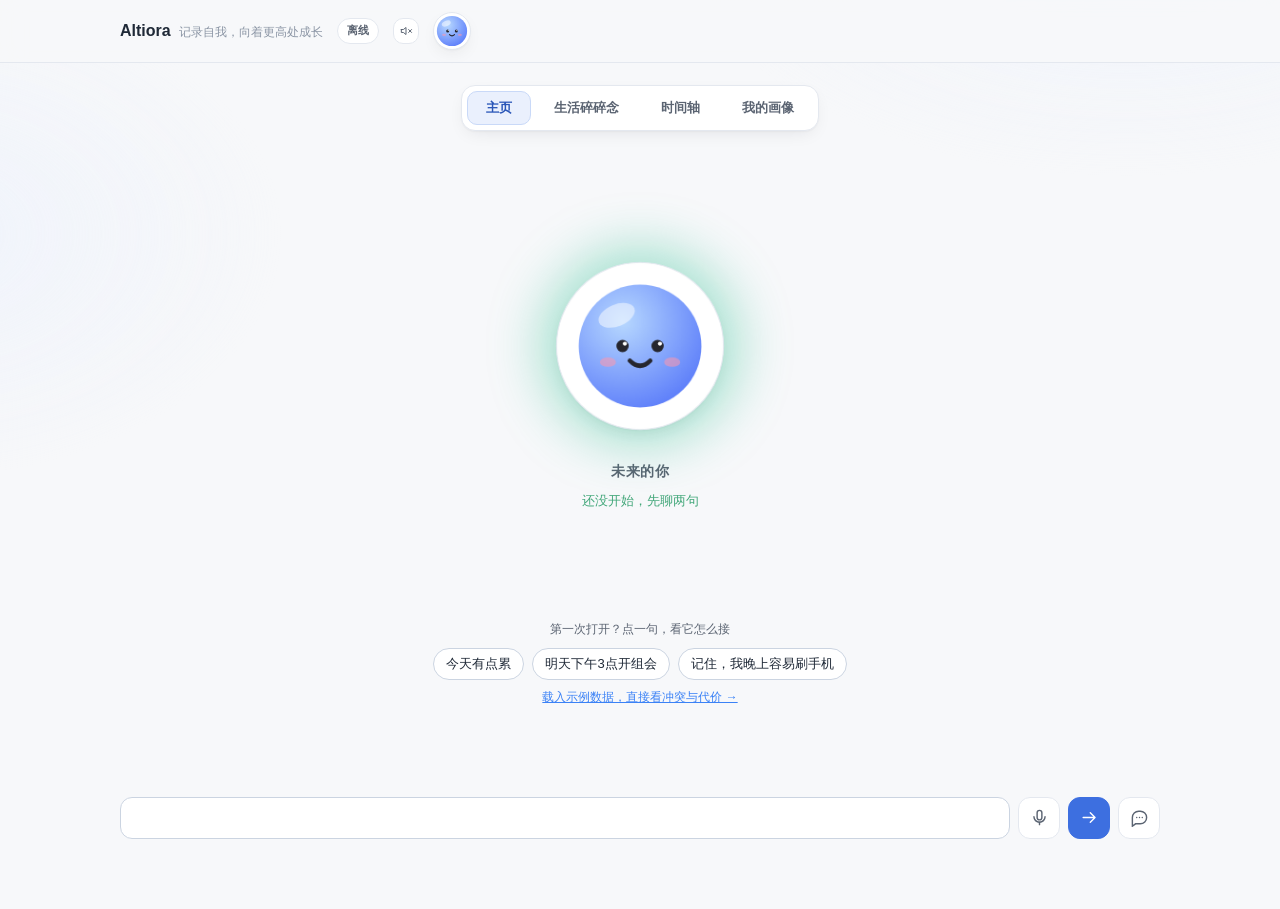
==== commit a4a4d25c: "feat: update workspace Co-authored-by: traeagent <traeagent@users.noreply.github.com>" ====
--- a/Altiora/index.html
+++ b/Altiora/index.html
@@ -147,6 +147,14 @@
 
 /* ── 微信式输入条 ── */
 .wx-bar{display:flex;align-items:center;gap:8px;padding:14px 0 6px}
+.quick-start{padding:2px 0 4px;text-align:center}
+.quick-start .qs-title{font-size:12px;color:var(--t2);margin-bottom:8px}
+.quick-start .qs-row{display:flex;flex-wrap:wrap;gap:8px;justify-content:center}
+.quick-start .qs-chip{padding:6px 12px;border-radius:20px;border:1px solid var(--line-hi);background:var(--card);color:inherit;font-size:13px;cursor:pointer}
+.quick-start .qs-chip:hover{border-color:var(--blue);color:var(--blue)}
+.quick-start .qs-demo{margin-top:9px;background:none;border:none;color:var(--blue);font-size:12px;cursor:pointer;text-decoration:underline}
+.demo-bar{margin:0 auto 10px;width:max-content;max-width:100%;background:var(--card);border:1px solid var(--line-hi);border-radius:20px;padding:7px 13px;font-size:12px;color:var(--t2);box-shadow:0 4px 12px rgba(0,0,0,.12)}
+.demo-bar a{color:var(--blue);cursor:pointer;text-decoration:underline}
 .wx-bar input{
   flex:1;min-width:0;padding:12px 16px;border-radius:10px;border:1px solid var(--line);
   background:rgba(255,255,255,.04);color:var(--t1);font-size:14px;font-family:inherit;
@@ -216,6 +224,16 @@
 @keyframes flashChunk{0%,40%{box-shadow:0 0 0 2px var(--blue);border-color:var(--blue)}100%{box-shadow:0 0 0 0 transparent}}
 /* 这句话是谁说的：没接大模型时就标本地规则，不装「思考中」 */
 .src{display:block;margin-top:6px;font-size:11px;color:var(--t3)}
+/* 三步状态条：只写真实阶段（理解 → 算 / 落 → 回话），不写「AI 正在深度思考」这类假戏 */
+.steps{display:flex;align-items:center;gap:6px;flex-wrap:wrap;font-size:11.5px;color:var(--t3)}
+.steps .st{display:inline-flex;align-items:center;gap:5px;white-space:nowrap}
+.steps .st i{width:11px;height:11px;border-radius:50%;border:1px solid var(--line-hi);flex:none}
+.steps .st.done{color:var(--t2)}
+.steps .st.done i{background:var(--green);border-color:var(--green)}
+.steps .st.on{color:var(--t1)}
+.steps .st.on i{border-color:var(--blue);background:rgba(59,130,246,.4);animation:pulse 1s infinite}
+.steps .arrow{color:var(--t3);opacity:.5}
+.steps .srcnow{padding:1px 7px;border-radius:999px;font-size:10.5px;border:1px solid var(--line);color:var(--t3)}
 .vtl-row{display:flex;align-items:center;gap:9px;flex-wrap:wrap}
 .vtl-name{font-size:13px;font-weight:600;color:var(--t1)}
 .vtl-tag{font-size:10.5px;padding:2px 8px;border-radius:999px;background:rgba(255,255,255,.04);
@@ -296,6 +314,11 @@
 .chip{padding:4px 11px;border-radius:20px;background:rgba(249,115,22,.12);border:1px solid rgba(249,115,22,.3);
   color:#FDBA74;font-size:11.5px}
 .chip.g{background:rgba(16,185,129,.12);border-color:rgba(16,185,129,.3);color:#6EE7B7}
+/* 缺点标签可删：记错了能自己撤，不用来找我 */
+.weak-chip{cursor:pointer;display:inline-flex;align-items:center;gap:6px}
+.weak-chip b{font-weight:400;opacity:.45;font-size:13px;line-height:1}
+.weak-chip:hover{border-color:rgba(239,68,68,.45);color:#FCA5A5}
+.weak-chip:hover b{color:var(--red);opacity:1}
 pre.json{
   background:#0A0E1C;border:1px solid var(--line);border-radius:10px;padding:14px;
   font-size:11.5px;line-height:1.7;color:#8FA3C0;overflow-x:auto;
@@ -345,6 +368,12 @@
   outline:none;resize:vertical;line-height:1.65;margin-top:4px}
 #p-diary textarea:focus{border-color:rgba(59,130,246,.5)}
 .sn-grid{display:grid;grid-template-columns:repeat(3,1fr);gap:10px}
+/* 一块记录都没有时，别只留一片空白：告诉他能说什么、说了会落到哪 */
+.sn-empty{
+  margin-top:14px;padding:16px 18px;border:1px dashed var(--line);border-radius:12px;
+  font-size:12.5px;line-height:2;color:var(--t3);
+}
+.sn-empty b{color:var(--t2);font-weight:600}
 .sn-item{background:var(--card);border:1px solid var(--line);border-radius:14px;padding:24px 6px;text-align:center;cursor:pointer;transition:border-color .15s}
 .sn-item:hover{border-color:var(--hue)}
 .sn-item b{display:block;font-size:22px;margin-bottom:2px}
@@ -1071,13 +1100,14 @@
   <div class="gaze-in">
     <div class="logo">Altiora<span>记录自我，向着更高处成长</span></div>
     <div class="gaze-msg" id="gazeMsg" style="display:none"><span class="dot"></span><span id="gazeTxt"></span></div>
-    <div class="ai-pill" id="aiPill" onclick="openLLM()" title="点这里填你自己的 API Key">模型</div>
+    <div class="ai-pill" id="aiPill" onclick="openLLM()" title="当前离线：本地确定性计算。点这里填 Key 接入在线模型">离线</div>
     <button class="tts-btn" id="ttsBtn" onclick="toggleTTS()" title="朗读回复"></button>
     <div class="avatar-mini" id="gazeAvatar"></div>
   </div>
 </div>
 
 <div class="wrap">
+  <div class="demo-bar" id="demoBar" style="display:none">示例数据 · <a onclick="clearDemo()">一键清空</a></div>
   <div class="tabs-wrap">
     <div class="tabs">
       <button class="tab on" data-p="home">主页</button>
@@ -1093,6 +1123,16 @@
       <div class="hero-avatar" id="bigAvatar"></div>
       <div class="hero-name" id="ovName">未来的你</div>
       <div class="hero-state" id="ovState"></div>
+    </div>
+
+    <div class="quick-start" id="quickStart">
+      <div class="qs-title">第一次打开？点一句，看它怎么接</div>
+      <div class="qs-row">
+        <button class="qs-chip" onclick="quickSend('今天有点累')">今天有点累</button>
+        <button class="qs-chip" onclick="quickSend('明天下午3点开组会')">明天下午3点开组会</button>
+        <button class="qs-chip" onclick="quickSend('记住，我晚上容易刷手机')">记住，我晚上容易刷手机</button>
+      </div>
+      <button class="qs-demo" onclick="loadDemo()">载入示例数据，直接看冲突与代价 →</button>
     </div>
 
     <div class="peek" id="peek" onclick="openFullChat()">
@@ -1202,6 +1242,10 @@
         <div class="sn-item" onclick="showSnack('snNotes')"><b id="dsrcNotes">0</b><span>随手记</span></div>
         <div class="sn-item" onclick="showSnack('snSocial')"><b id="dsrcSocial">0</b><span>我的生活圈</span></div>
       </div>
+      <div class="sn-empty" id="snEmpty">
+        还没记过东西。三种说法都能直接用：<br>
+        <b>「明天 8 点跑步」</b> → 进时间轴 · <b>「以后不熬夜」</b> → 记成规矩 · <b>「今天有点累」</b> → 记成一件小事
+      </div>
     </div>
 
     <div id="snDiary" style="display:none">
@@ -1281,17 +1325,18 @@
     </div>
 
     <div class="card">
-      <div class="ttl">目标 <small>长期 · 中期 · 短期，各记一个</small></div>
+      <div class="ttl">目标 <small>长期 · 中期 · 短期，各记一个；跟我说一句就能改</small></div>
       <div class="goal-grid">
         <div class="goal-col" id="goalLong"></div>
         <div class="goal-col" id="goalMid"></div>
         <div class="goal-col" id="goalShort"></div>
       </div>
       <div style="display:flex;align-items:center;gap:10px;margin-top:12px;font-size:12px;color:var(--t3);flex-wrap:wrap">
-        <span>长期目标的日期</span>
+        <span>考试 / 截止日期</span>
         <input type="date" id="goalDeadline" onchange="setGoalDeadline(this.value)"
           style="font:inherit;padding:4px 8px;border:1px solid var(--line);border-radius:8px;background:var(--card);color:var(--t1)">
         <span id="goalDeadlineHint"></span>
+        <span style="color:var(--t3)" id="goalDeadlineWhy">填了才能算倒计时、才能「排到考前」</span>
       </div>
       </div>
 
@@ -2301,11 +2346,13 @@
   else if(who==="ai") showPeek(html);
   if(who==="ai"){
     maybeSpeak(html);
-    // 「· · ·」只是占位气泡，不能混进聊天记忆，否则模型会以为你说过一句省略号
-    if(!/class=["']typing/.test(html||""))memPush("a",stripTags(html));
+    // 「· · ·」和阶段条只是占位气泡，不能混进聊天记忆，否则模型会以为你说过一句省略号
+    if(!isTransient(html))memPush("a",stripTags(html));
   }
   return {who,html,id};
 }
+/* 占位气泡（打字点 / 阶段条）不算一句话：不进记忆、不朗读 */
+function isTransient(html){return /class=["'](typing|steps)/.test(html||"");}
 function showPeek(html){
   const p=document.getElementById("peek"),t=document.getElementById("peekTxt");
   if(!p||!t)return;
@@ -2382,7 +2429,7 @@
 /* 开关打开时，新回复直接念出来 */
 function maybeSpeak(html){
   if(!TTS_ON||!window.speechSynthesis)return;
-  if(/class=["']typing/.test(html||""))return;
+  if(isTransient(html))return;
   const t=stripTags(html||"");
   if(t.trim())doSpeak(t,null);
 }
@@ -2662,10 +2709,10 @@
 function setAIPill(on){
   const el=document.getElementById("aiPill");if(!el)return;
   el.classList.toggle("on",on);
-  el.textContent=on?"AI 在线":"模型";
+  el.textContent=on?"AI 在线":"离线";
   el.title=on
     ?"点这里改设置。LLM 只负责听懂你说的话；算冲突、算代价仍是本地确定性计算器"
-    :"点这里填你自己的 API Key；不填也能用，全部走模型";
+    :"当前离线：本地确定性计算。点这里可填 Key 接入在线模型；不填也能用。";
 }
 
 /* ════════ 浏览器直连：不开本地服务也能用 AI ════════
@@ -2921,7 +2968,7 @@
       signal:ctl.signal
     });
     clearTimeout(t);
-    if(!r.ok){if(r.status===404||r.status===405)API_DOWN=true;return null;}
+    if(!r.ok){if(r.status===429)quotaNotice();if(r.status===404||r.status===405)API_DOWN=true;return null;}
     const j=await r.json();
     return (j&&j.ok&&j.source==="llm")?j:null;
   }catch(e){clearTimeout(t);return null;}
@@ -2938,7 +2985,7 @@
       body:JSON.stringify({facts,profile:DATA.profile}),signal:ctl.signal
     });
     clearTimeout(t);
-    if(!r.ok){if(r.status===404||r.status===405)API_DOWN=true;return "";}
+    if(!r.ok){if(r.status===429)quotaNotice();if(r.status===404||r.status===405)API_DOWN=true;return "";}
     const j=await r.json();
     return j&&j.ok&&j.text?j.text:"";
   }catch(e){clearTimeout(t);return "";}
@@ -2975,7 +3022,7 @@
   return pickFresh([
     "这句我没抓着重点。你把它说成「几点到几点，干什么」，我立刻能排。",
     "没听懂，不装懂。换个说法，或者直接给我一个时间。",
-    "我离线的时候确实笨。要么给我一件事加一个时间，要么点右上角「模型」填个 Key。",
+    "我离线的时候确实笨。要么给我一件事加一个时间，要么点右上角「离线」填个 Key。",
     "这句接不住。要不你直接说：明天几点到几点，要干什么。"]);
 }
 /* 半句接龙：上一句我问了「几点到几点」，这句只给时间也接得上 */
@@ -3125,8 +3172,21 @@
   m.html=html;
   if(document.getElementById("fullChat").classList.contains("on"))renderHistory();
   else showPeek(html);
-  maybeSpeak(html);
-  memPush("a",stripTags(html));
+  if(!isTransient(html)){maybeSpeak(html);memPush("a",stripTags(html));}
+}
+/* 真实阶段条：理解 → 落 / 算 → 回话。stage 是当前进行到第几步（0 起），src 标明谁在算 */
+const STEP_NAME={
+  schedule:["理解这句话","落进日程算代价","组织回话"],
+  plan:["理解这句话","算这几天的空档","组织回话"],
+  chat:["理解这句话","归到该去的地方","组织回话"]
+};
+function stepsHTML(stage,kind,src){
+  const names=STEP_NAME[kind]||STEP_NAME.chat;
+  const body=names.map((n,i)=>{
+    const cls=i<stage?"done":(i===stage?"on":"");
+    return `<span class="st ${cls}"><i></i>${esc(n)}</span>`;
+  }).join('<span class="arrow">›</span>');
+  return `<span class="steps">${body}${src?`<span class="srcnow">${esc(src)}</span>`:""}</span>`;
 }
 async function handleUser(v){
   if(guideOn)endGuide();   // 开始对话就收起引导，别挡着干活
@@ -3241,7 +3301,7 @@
       const need=(DATA.profile.goal_min||{})[(hit?hit[0]:pool[0][0])]||60;
       /* 之前摆过的那一个时段，被这份计划顶掉了——明说一句，免得他以为两条提议都还算数 */
       const stale=DATA.care&&DATA.care.pending&&DATA.care.pending.type!=="plan"?DATA.care.pending:null;
-      const slot=push("ai","<span class='typing'>正在按你的空档排计划…</span>");
+      const slot=push("ai",stepsHTML(1,"plan","本地规则"));
       const plan=await buildPlan(gn,need,planScope(v),preferStartMin(v));
       if(!plan.days.length){
         setMsg(slot.id,`接下来这几天没有够 ${fmtDur(need)} 的空当给「${esc(gn)}」。要么把时长调小一点，要么先把某件事挪走——你说了算。`);
@@ -3294,11 +3354,11 @@
     return;
   }
 
-  const slot=push("ai","<span class='typing'>正在理解你说的话…</span>");
+  const slot=push("ai",stepsHTML(0,"chat"));
   const j=await askLLM(v);
   /* 没接上大模型就明说「本地规则」，不让用户以为那头有个模型在思考 */
   if(!j){setMsg(slot.id,replyTo(v)+`<span class="src">本地规则 · 未接大模型</span>`);return;}
-  setMsg(slot.id,"<span class='typing'>听懂了，正在归类…</span>");
+  setMsg(slot.id,stepsHTML(1,j.intent==="schedule"?"schedule":"chat"));
   await routeLLM(j,slot.id,v);
   if(TALK_STAT.gen)renderMe(); // 刷新画像页的「AI 说话自检」
 }
@@ -3395,7 +3455,7 @@
         setMsgU(slotId,`时间轴里已经有${dups.map(n=>`「${esc(n)}」`).join("、")}了，我没重复加。`,j);
         return;
       }
-      setMsg(slotId,"<span class='typing'>已写入时间轴，正在算代价…</span>");
+      setMsg(slotId,stepsHTML(2,"schedule","代价已由本地算完"));
       const line=await askSay(added.length===1?{
         事件:{名称:added[0].name,开始:added[0].start,结束:added[0].end},
         新撞出的冲突数:totalDelta,
@@ -3527,6 +3587,9 @@
     g="成为"+g.slice(v[0].length).replace(/^[，,、\s]*/,"").replace(/^一(名|个|位|只)/,"");
   }
   g=g.replace(/[啊呀吧呢哦啦哈嘛]+$/,"").trim();
+  // 「考六级，12月14号考试」：逗号后若是日期/考试安排，那不是说目标本身，切掉；别的并列目标不动
+  const gi=g.search(/[，,；;]/);
+  if(gi>0&&/^(明?年|[0-9]{1,2}[月号日]|下周|下个?月|这周|每天|考前|考试)/.test(g.slice(gi+1).trim()))g=g.slice(0,gi).trim();
   g=stripPunct(g);   // 统一刮掉首尾标点，别让「：成为科学家」这种前导冒号进画像
   // 情绪动词、日常琐事、当天的事，都不算长期目标
   if(!g||g.length<2||g.length>40)return "";
@@ -3609,7 +3672,7 @@
   {k:/没跟上|听不懂|你听不懂|你接不住|你听不懂话|人工智障|什么破|你笨|你傻/,r:[
     "是我没接住，不是你说话的问题。<br>刚才那句我没在里面找到「时间」或「事」，就卡住了。你再说一遍，或者直接给我一个钟点，这个我一定接得住。",
     "这句是我的问题。要不你换个说法——给我一件事加一个时间，比如「周三下午三点到五点写论文」，我立刻排进去。",
-    "不怪你。我离线的时候只认几类话，闲聊是短板。<br>点右上角「模型」填个 Key，我就能真的跟你聊了。"
+    "不怪你。我离线的时候只认几类话，闲聊是短板。<br>点右上角「离线」填个 Key，我就能真的跟你聊了。"
   ]},
   {k:/^(谢谢|谢了|感谢|多谢|thx|thanks|3q)[!！。,.，~～\s]*$/i,r:[
     "不用谢。日程是你自己改的，谢你自己。",
@@ -3796,6 +3859,19 @@
   clearTimeout(toast._t);
   toast._t=setTimeout(()=>t.classList.remove("on"),5200);
 }
+/* 429 不能静默降级：评审看到「本地规则」会以为没接模型，这里明确说是额度用尽 */
+function quotaNotice(){
+  let b=document.getElementById("quotaNotice");
+  if(!b){
+    b=document.createElement("div");
+    b.id="quotaNotice";
+    b.style.cssText="position:fixed;left:50%;top:14px;transform:translateX(-50%);z-index:9999;max-width:92vw;padding:10px 16px;border-radius:12px;background:#FFF4E5;color:#7A4A00;border:1px solid #F2C27B;font-size:13px;line-height:1.5;box-shadow:0 8px 24px rgba(0,0,0,.15)";
+    document.body.appendChild(b);
+  }
+  b.textContent="今日体验额度已用尽，已切到离线引擎（本地确定性计算，功能完整）；语音与大模型效果见演示视频。";
+  clearTimeout(b._t);
+  b._t=setTimeout(()=>{if(b.parentNode)b.remove();},20000);
+}
 /* 开始/结束各响一声，让你知道它真的在录 */
 function blip(freq,dur){
   try{
@@ -3816,6 +3892,10 @@
     return;
   }
   if(!MIC_SERVER){
+    if(!window.isSecureContext){
+      toast("当前地址不是 https / localhost，浏览器不开放麦克风。语音请在电脑上运行 python server.py 后开 http://localhost:8000；在线体验版直接用文字即可。");
+      return;
+    }
     if(webSpeechCtor()){startWebSpeech(btn,inp,cb);return;}
     toast("当前浏览器不支持语音输入，直接打字就行。");
     return;
@@ -4108,6 +4188,63 @@
   };
   r.readAsText(f);
   inp.value="";
+}
+/* ═══ 首屏：可点示例 + 一键示例数据（让空状态也看得见价值） ═══ */
+function quickSend(t){
+  const q=document.getElementById("quickStart");if(q)q.style.display="none";
+  const inp=document.getElementById("chatIn");if(inp)inp.value=t;
+  send();
+}
+function refreshQuickStart(){
+  const q=document.getElementById("quickStart");if(!q)return;
+  const empty=!HISTORY.some(m=>m.who==="user")&&!DATA.events.length&&!DATA.notes.length&&!DATA.diary.length;
+  q.style.display=empty?"":"none";
+}
+function loadDemo(){
+  const has=DATA.events.length||DATA.notes.length||DATA.diary.length||DATA.profile.name;
+  if(has&&!confirm("会用示例数据覆盖当前本地数据，继续？"))return;
+  const t=todayStr(),d1=addDays(t,1),d2=addDays(t,2);
+  DATA.profile=Object.assign({},DATA.profile,{
+    name:"小林",
+    hard_sleep_deadline:"23:30",
+    hard_morning_start:"07:00",
+    preferred_focus_hours:"09:00-11:00",
+    known_weakness:["晚上容易刷手机"],
+    long_term_goal:"考上研究生",
+    mid_term_goal:"六级 500+",
+    short_term_goal:"本周完成课程设计",
+    goal_deadline:d2
+  });
+  DATA.events=[
+    {id:"demo1",name:"图书馆复习",type:"study",date:t,start:"09:00",end:"11:00",loc:"图书馆",priority:1,wage:0,done:true},
+    {id:"demo2",name:"组会",type:"meeting",date:t,start:"14:00",end:"15:30",loc:"实验室",priority:3,wage:0,done:false},
+    {id:"demo3",name:"家教",type:"work",date:t,start:"15:00",end:"17:00",loc:"学生家",priority:2,wage:80,done:false},
+    {id:"demo4",name:"课程设计",type:"study",date:d1,start:"10:00",end:"12:00",loc:"自习室",priority:2,wage:0,done:false},
+    {id:"demo5",name:"社团活动",type:"meeting",date:d1,start:"19:00",end:"21:00",loc:"活动室",priority:1,wage:0,done:false},
+    {id:"demo6",name:"早课",type:"class",date:d2,start:"08:30",end:"10:00",loc:"教学楼",priority:3,wage:0,done:false}
+  ];
+  DATA.notes=[];DATA.diary=[];DATA.days=[];
+  DATA.conflicts=detectConflicts();
+  saveData();
+  try{
+    localStorage.setItem("altiora_demo","1");
+    localStorage.setItem("altiora_intro_done","1");
+    localStorage.setItem("altiora_guide_done","1");
+    const im=document.getElementById("introMask"),ib=document.getElementById("introBox");
+    if(im)im.classList.remove("on");if(ib)ib.classList.remove("on");
+    if(typeof guideOn!=="undefined"&&guideOn)endGuide();
+    document.getElementById("demoBar").style.display="";
+  }catch(e){}
+  VIEW_DATE=t;
+  renderDayBar();renderGantt();renderRecon();renderCountdown();renderConflicts();
+  renderOrbs();renderMe();renderNotes();updStats();renderWeek();refreshQuickStart();
+  go("timeline");
+  toast("示例数据已载入：今天 14:00 组会和 15:00 家教撞了 30 分钟");
+}
+function clearDemo(){
+  if(!confirm("清空示例数据，回到空白？"))return;
+  try{localStorage.removeItem(SAVE_KEY);localStorage.removeItem("altiora_demo");}catch(e){}
+  location.reload();
 }
 function setBufferMin(v){
   const n=Math.round(Number(v));
@@ -4745,7 +4882,8 @@
   }
   g.innerHTML=html;
   const f=document.getElementById("traceFact");
-  if(f)f.innerHTML=`回来过 <b>${cameCnt}</b> 天 · 画了 <b>${doneCnt}</b> 个勾 · 排了 <b>${planCnt}</b> 场`;
+  if(f)f.innerHTML=`回来过 <b>${cameCnt}</b> 天 · 画了 <b>${doneCnt}</b> 个勾 · 排了 <b>${planCnt}</b> 场`
+    +(planCnt?"":"<span style=\"color:var(--t3)\">　用几天，格子会一天天填起来</span>");
 }
 /* 你反复说的话：本地数词频，一个字都不经过模型。
    中文没有空格，就两字一组滑窗数；挡掉「今天/觉得」这类口水词，
@@ -4784,7 +4922,7 @@
   const kv=document.getElementById("kv");if(!kv)return;
   const dash=v=>v?esc(v):'<span class="dash">还没说</span>';
   const weak=p.known_weakness.length
-    ?p.known_weakness.map(w=>`<span class="chip">${esc(w)}</span>`).join("")
+    ?p.known_weakness.map((w,i)=>`<span class="chip weak-chip" onclick="delWeak(${i})" title="点一下删掉这条">${esc(w)}<b>×</b></span>`).join("")
     :'<span class="dash">还没说</span>';
   // 顶部头像 + 名字
   const av=document.getElementById("meAvatar");
@@ -4818,6 +4956,8 @@
     const n=daysUntil(p.goal_deadline);
     gh.textContent=n===null?"":(n>0?`还有 ${n} 天`:n===0?"就是今天":`已过 ${-n} 天`);
   }
+  const gw=document.getElementById("goalDeadlineWhy");
+  if(gw)gw.style.display=p.goal_deadline?"none":"";
   // 我眼里的你（事实）
   kv.innerHTML=`
     <div>睡眠底线</div><div>${p.hard_sleep_deadline?"不晚于 "+esc(p.hard_sleep_deadline):'<span class="dash">还没说</span>'}</div>
@@ -4832,9 +4972,17 @@
   if(nn)nn.textContent=DATA.notes.length;
   const ss=document.getElementById("dsrcSocial");
   if(ss)ss.textContent=p.social_insights.length;
+  const se=document.getElementById("snEmpty");
+  if(se)se.style.display=(DATA.diary.length+DATA.notes.length+p.social_insights.length)?"none":"";
   // 原始数据
   const jb=document.getElementById("jsonBox");
   if(jb)jb.innerHTML=syntax(JSON.stringify(p,null,2));
+}
+function delWeak(i){
+  const w=DATA.profile.known_weakness[i];if(!w)return;
+  DATA.profile.known_weakness.splice(i,1);
+  renderMe();updStats();saveData();
+  toast(`删掉了「${w}」。以后不拿它说事了。`);
 }
 function syntax(s){
   return s.replace(/&/g,"&amp;").replace(/</g,"&lt;")
@@ -4927,10 +5075,10 @@
     const r=stripPunct(t.replace(/^(以后|记住|必须|别再)/,""));
     DATA.profile.known_weakness.push(r);renderMe();updStats();saveData();
     res.className="result on warn";
-    res.innerHTML=`<span class="lbl">记为规矩</span>「${r}」已写进画像。<b>以后排日程我替你守这条。</b>`;
+    res.innerHTML=`<span class="lbl">记为规矩</span>「${esc(r)}」已写进画像。<b>以后排日程我替你守这条。</b>`;
   }else{
     renderNotes();updStats();
-    res.innerHTML=`<span class="lbl">先攒着</span>「${t.slice(0,26)}」已进记忆流。攒够几条我一起提炼成你的规矩。`;
+    res.innerHTML=`<span class="lbl">先攒着</span>「${esc(t.slice(0,26))}」已进记忆流。攒够几条我一起提炼成你的规矩。`;
   }
   el.value="";NOTE_TY=null;NOTE_TY_MANUAL=false;syncNoteTyRow();
 }
@@ -5324,11 +5472,13 @@
 DATA.memory.last_seen=todayStr();saveData();
 initThemeUI();
 go("home");
+refreshQuickStart();
+try{if(localStorage.getItem("altiora_demo")==="1")document.getElementById("demoBar").style.display="";}catch(e){}
 checkAI();
 renderTTSBtn();
-// 首进问卷 → 游戏式引导：都只在首次出现，之后不再弹
+// 首访不再自动弹问卷：先让用户看见三个示例和球；问卷在「我的画像」里随时可开
 try{
-  if(!localStorage.getItem("altiora_intro_done"))setTimeout(startIntro,500);
+  if(!localStorage.getItem("altiora_intro_done")){}   // 新用户直接看首屏
   else if(!localStorage.getItem("altiora_guide_done"))setTimeout(startGuide,600);
 }catch(e){}
 </script>
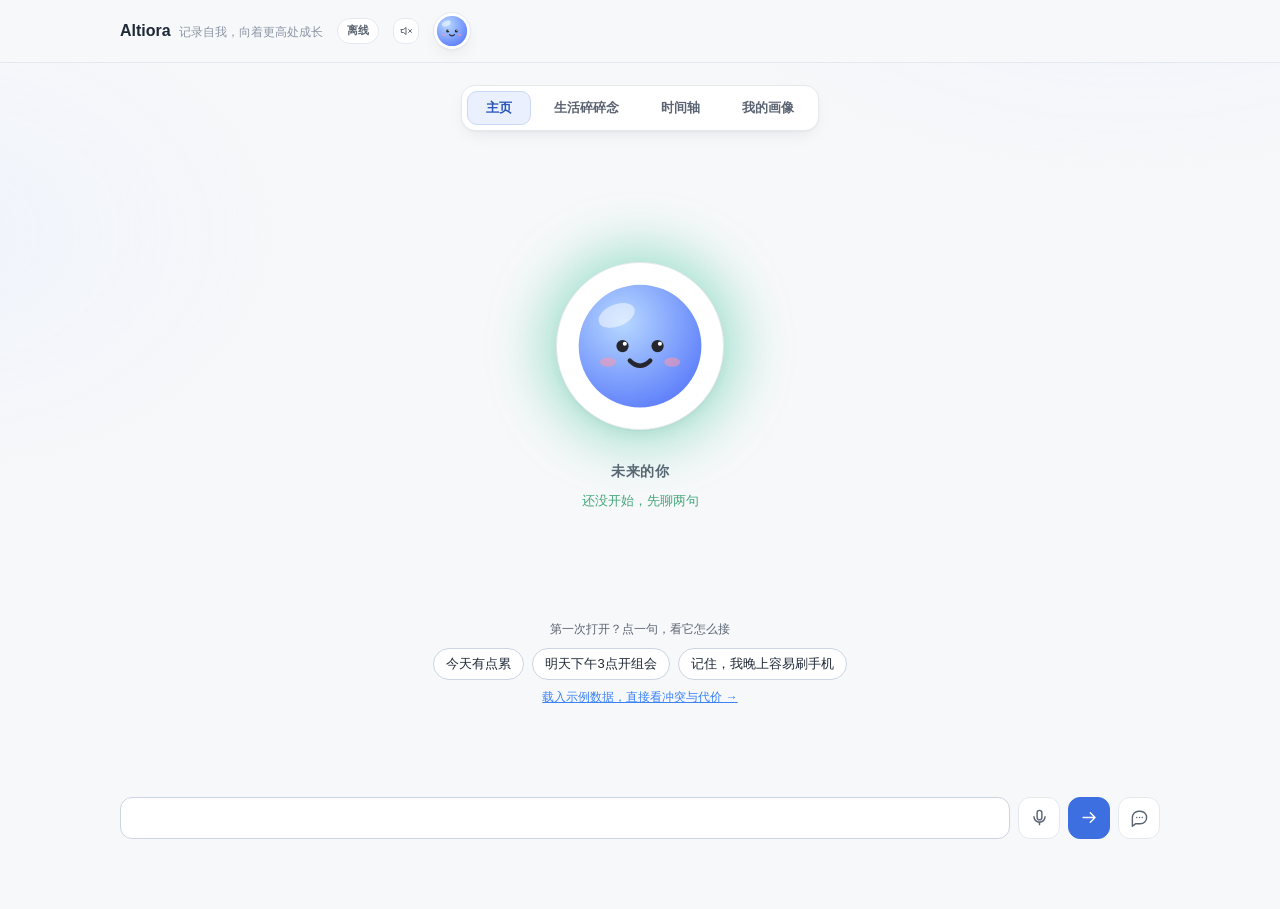
==== commit 5c26e00e: "feat: update workspace Co-authored-by: traeagent <traeagent@users.noreply.github.com>" ====
--- a/Altiora/index.html
+++ b/Altiora/index.html
@@ -401,8 +401,8 @@
 .note-item .ty.rule{background:rgba(249,115,22,.13);border-color:rgba(249,115,22,.3);color:#FDBA74}
 .note-item .ty.event{background:rgba(16,185,129,.13);border-color:rgba(16,185,129,.3);color:#6EE7B7}
 .note-item .tx{flex:1;font-size:12.5px;line-height:1.6}
-.note-item .del{flex:none;color:var(--t3);cursor:pointer;font-size:15px;line-height:1;padding:2px 4px}
-.note-item .del:hover{color:var(--red)}
+.note-item .del{flex:none;color:var(--t3);cursor:pointer;font-size:15px;line-height:1;padding:2px 7px;border-radius:4px}
+.note-item .del:hover{color:var(--red);background:rgba(239,68,68,.1)}
 .empty{font-size:12px;color:var(--t3);padding:14px 0;text-align:center}
 .dash{color:var(--t3)}
 .kv small{color:var(--t3);font-size:11px;margin-left:6px}
@@ -428,9 +428,11 @@
 /* 弹窗内的小清单 */
 .note-list,.soc-list{max-height:180px;overflow:auto;display:none;margin-bottom:12px}
 .note-list.on,.soc-list.on{display:block}
-.soc-item{background:var(--card);border:1px solid var(--line);border-radius:10px;padding:9px 12px;margin-bottom:8px}
+.soc-item{background:var(--card);border:1px solid var(--line);border-radius:10px;padding:9px 30px 9px 12px;margin-bottom:8px;position:relative}
 .soc-item .soc-tx{font-size:12.5px;color:var(--t1);line-height:1.6}
 .soc-item .soc-src{font-size:11px;color:var(--t3);margin-top:3px;white-space:nowrap;overflow:hidden;text-overflow:ellipsis}
+.soc-item .soc-del{position:absolute;top:8px;right:10px;color:var(--t3);cursor:pointer;font-size:14px;line-height:1;padding:2px 5px;border-radius:4px}
+.soc-item .soc-del:hover{color:var(--red);background:rgba(239,68,68,.1)}
 /* 日记日历 */
 .cal-head{display:flex;align-items:center;justify-content:space-between;margin:2px 0 10px}
 .cal-m{font-size:13px;font-weight:600;color:var(--t1)}
@@ -3622,10 +3624,24 @@
   return null;
 }
 /* 本地（无 Key）也从一句话里提炼一条关于自己的规律；提炼不了的先原样存起来 */
+/* 自我披露判定：命中关键词还不算，得确认这句话说的是「我」、「我确实这样」 */
+function isSelfDisclosure(s,idx){
+  const str=String(s||"");
+  const at=(idx==null?str.search(/改不掉|戒不掉|总是|老爱|忍不住|又|习惯性|停不下来|控制不住|明知/):idx);
+  if(at<0)return false;
+  const before=str.slice(Math.max(0,at-6),at);
+  /* 否定：不是我、我没、别、从不——否定句不能当软肋 */
+  if(/[不没别无非]/.test(before))return false;
+  /* 主语不是自己：室友、朋友、我妈、他、她…… */
+  if(/(室友|舍友|朋友|同学|同事|我妈|我爸|妈妈|爸爸|老师|老板|他|她|别人|人家)/.test(str.slice(0,at)))return false;
+  return true;
+}
 function extractSocialInsight(c){
   const s=String(c||"").trim();
   if(/改不掉|戒不掉|总是|老爱|忍不住|又熬夜|又刷|习惯性|停不下来|控制不住|明知/.test(s)){
     const m=s.match(/(?:改不掉|戒不掉|总是|老爱|忍不住|又|习惯性|停不下来|控制不住|明知)[^，。！？]{1,18}/);
+    /* 否定句、别人的事：不提炼，原样留下，别替用户改口 */
+    if(m&&!isSelfDisclosure(s,s.indexOf(m[0])))return s.slice(0,30);
     if(m)return m[0].replace(/[。！!？?]+$/,"").trim();
   }
   if(/我就是/.test(s)){
@@ -3641,8 +3657,8 @@
     DATA.profile.social_insights.push({text,src:String(raw||"").slice(0,80),d:todayStr()});
   }
   while(DATA.profile.social_insights.length>60)DATA.profile.social_insights.shift();
-  // 明确的自我披露（改不掉/总是/忍不住）也进软肋，喂给冲突卡片
-  if(/改不掉|戒不掉|总是|老爱|忍不住|习惯性|控制不住|明知/.test(text))pushWeakness(text);
+  // 明确的自我披露（改不掉/总是/忍不住）也进软肋，喂给冲突卡片；否定句、别人的事不进
+  if(/改不掉|戒不掉|总是|老爱|忍不住|习惯性|控制不住|明知/.test(text)&&isSelfDisclosure(text))pushWeakness(text);
   renderMe();updStats();saveData();
 }
 function pushWeakness(r){
@@ -5214,8 +5230,20 @@
   const list=DATA.profile.social_insights;
   if(!list.length){box.classList.remove("on");box.innerHTML="";return;}
   box.classList.add("on");
-  box.innerHTML=list.slice(-6).reverse().map(x=>
-    `<div class="soc-item"><div class="soc-tx">${esc(x.text)}</div><div class="soc-src">${esc(x.src||"")}</div></div>`).join("");
+  const start=Math.max(0,list.length-6);
+  box.innerHTML=list.slice(start).map((x,k)=>
+    `<div class="soc-item"><div class="soc-tx">${esc(x.text)}</div><div class="soc-src">${esc(x.src||"")}</div>
+      <span class="soc-del" onclick="delSocial(${start+k})">×</span></div>`).reverse().join("");
+}
+/* 生活圈：删掉的条目同时从档案里抹掉，别只藏起来 */
+function delSocial(i){
+  const list=DATA.profile.social_insights;
+  if(i<0||i>=list.length)return;
+  const gone=list.splice(i,1)[0];
+  const t=String(gone&&gone.text||"");
+  if(t){const w=DATA.profile.known_weakness||[],j=w.indexOf(t);if(j>=0)w.splice(j,1);}
+  saveData();renderSocialList();renderMe();updStats();
+  toast(`已删掉「${t.slice(0,12)}」`);
 }
 
 function updStats(){
